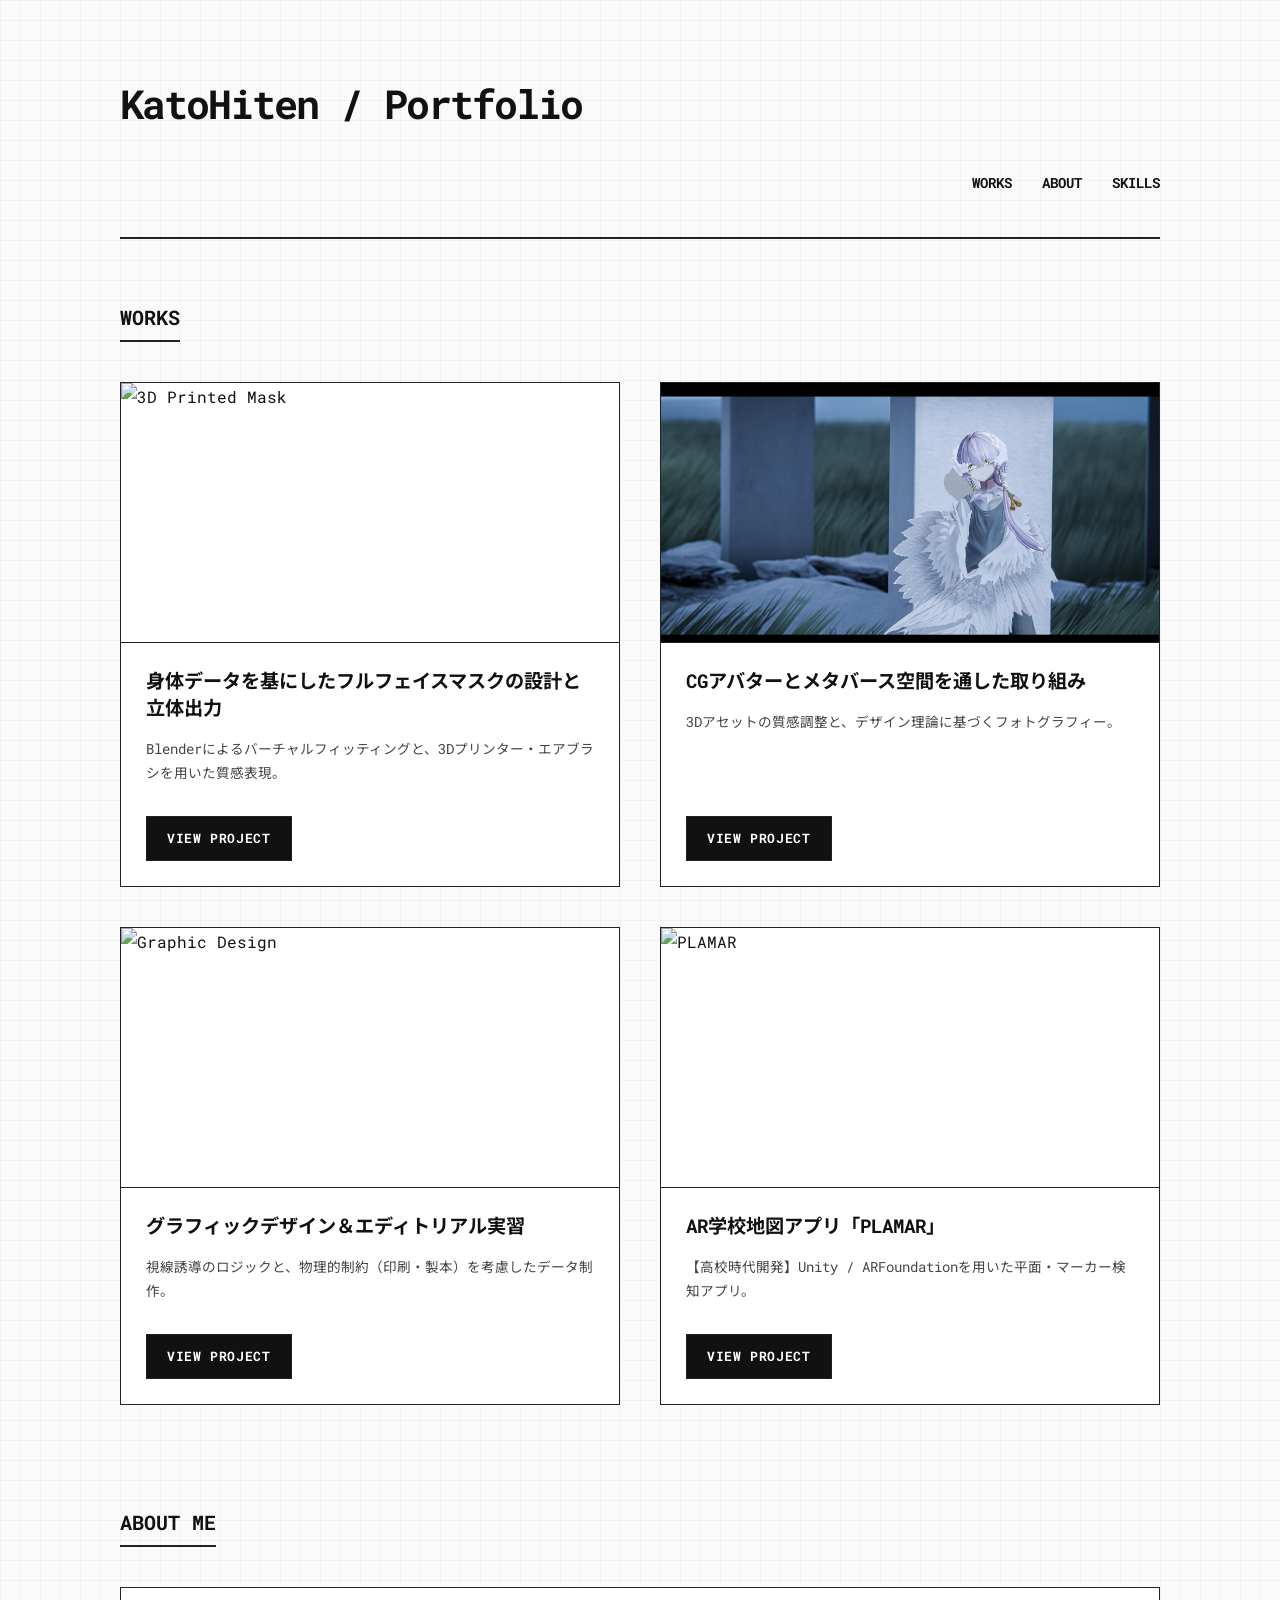
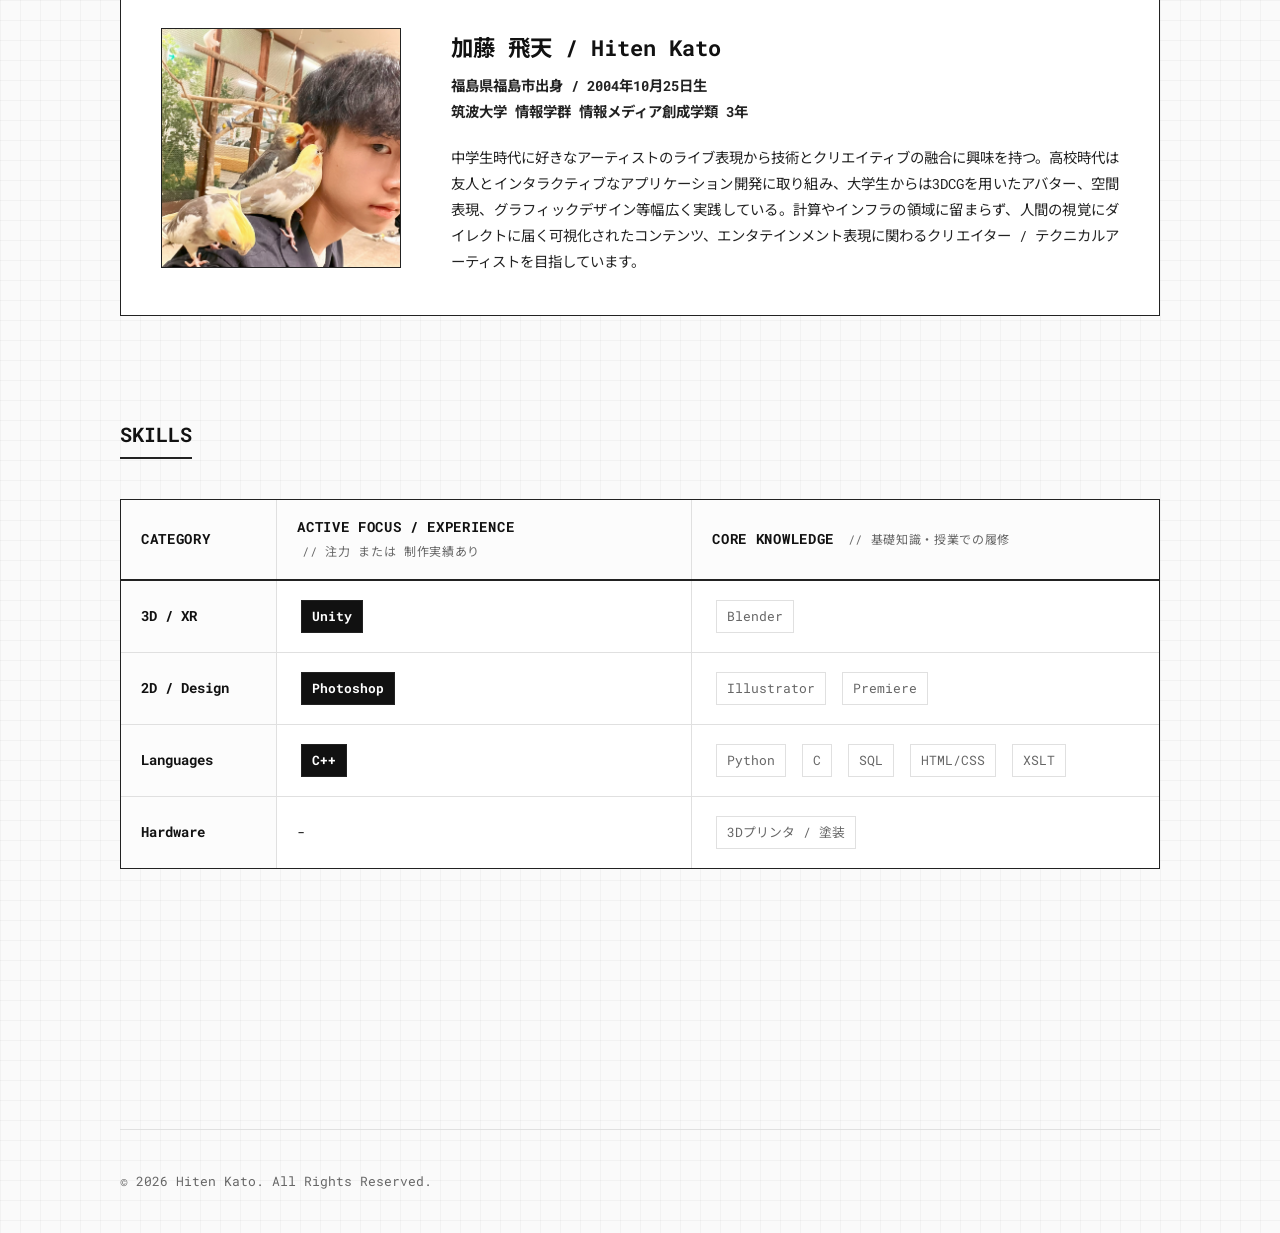
==== index.html @ c82255bb "Update index.html" ====
<!DOCTYPE html>
<html lang="ja">
<head>
    <meta charset="UTF-8">
    <meta name="viewport" content="width=device-width, initial-scale=1.0">
    <title>KatoHiten / Portfolio</title>
    
    <link rel="preconnect" href="https://fonts.googleapis.com">
    <link rel="preconnect" href="https://fonts.gstatic.com" crossorigin>
    <link href="https://fonts.googleapis.com/css2?family=Noto+Sans+JP:wght@400;700&family=Roboto+Mono:wght@400;700&display=swap" rel="stylesheet">
    
    <link rel="stylesheet" href="css/style.css">
</head>
<body>

    <header>
        <h1>KatoHiten / Portfolio</h1>
        <nav>
            <ul>
                <li><a href="#works">Works</a></li>
                <li><a href="#about">About</a></li>
                <li><a href="#skills">Skills</a></li>
            </ul>
        </nav>
    </header>

    <main>
        <section id="works">
            <h2>Works</h2>
            <div class="works-grid">
                
                <article class="work-card">
                    <img src="images/mask/main.jpg" alt="3D Printed Mask">
                    <div class="work-card-content">
                        <h3>身体データを基にしたフルフェイスマスクの設計と立体出力</h3>
                        <p>Blenderによるバーチャルフィッティングと、3Dプリンター・エアブラシを用いた質感表現。</p>
                        <a href="project-mask.html" class="btn">View Project</a>
                    </div>
                </article>

                <article class="work-card">
                    <img src="images/vrc/vrc-main.jpg" alt="Metaverse Presentation">
                    <div class="work-card-content">
                        <h3>CGアバターとメタバース空間を通した取り組み</h3>
                        <p>3Dアセットの質感調整と、デザイン理論に基づくフォトグラフィー。</p>
                        <a href="project-vrc.html" class="btn">View Project</a>
                    </div>
                </article>

                <article class="work-card">
                    <img src="images/design/design-main.jpg" alt="Graphic Design">
                    <div class="work-card-content">
                        <h3>グラフィックデザイン＆エディトリアル実習</h3>
                        <p>視線誘導のロジックと、物理的制約（印刷・製本）を考慮したデータ制作。</p>
                        <a href="project-design.html" class="btn">View Project</a>
                    </div>
                </article>

                <article class="work-card">
                    <img src="images/plamar/main.jpg" alt="PLAMAR">
                    <div class="work-card-content">
                        <h3>AR学校地図アプリ「PLAMAR」</h3>
                        <p>【高校時代開発】Unity / ARFoundationを用いた平面・マーカー検知アプリ。</p>
                        <a href="project-plamar.html" class="btn">View Project</a>
                    </div>
                </article>

            </div>
        </section>

        <section id="about">
            <h2>About Me</h2>
            <div class="about-flex-container">
                <div class="profile-thumb">
                    <img src="images/icon.jpg" alt="加藤 飛天">
                </div>
                <div class="profile-text">
                    <h3>加藤 飛天 / Hiten Kato</h3>
                    <p class="profile-sub">福島県福島市出身 / 2004年10月25日生<br>筑波大学 情報学群 情報メディア創成学類 3年</p>
                    <p>中学生時代に好きなアーティストのライブ表現から技術とクリエイティブの融合に興味を持つ。高校時代は友人とインタラクティブなアプリケーション開発に取り組み、大学生からは3DCGを用いたアバター、空間表現、グラフィックデザイン等幅広く実践している。計算やインフラの領域に留まらず、人間の視覚にダイレクトに届く可視化されたコンテンツ、エンタテインメント表現に関わるクリエイター / テクニカルアーティストを目指しています。</p>
                </div>
            </div>
        </section>

        <section id="skills">
            <h2>Skills</h2>
            <div class="skills-matrix-container">
                <table class="skills-table style-2col">
                    <thead>
                        <tr>
                            <th>Category</th>
                            <th>Active Focus / Experience <span class="table-sub">// 注力 または 制作実績あり</span></th>
                            <th>Core Knowledge <span class="table-sub">// 基礎知識・授業での履修</span></th>
                        </tr>
                    </thead>
                    <tbody>
                        <tr>
                            <td class="cat-title">3D / XR</td>
                            <td><span class="skill-tag focus">Unity</span></td>
                            <td><span class="skill-tag muted">Blender</span></td>
                        </tr>
                        <tr>
                            <td class="cat-title">2D / Design</td>
                            <td><span class="skill-tag focus">Photoshop</span></td>
                            <td><span class="skill-tag muted">Illustrator</span> <span class="skill-tag muted">Premiere</span></td>
                        </tr>
                        <tr>
                            <td class="cat-title">Languages</td>
                            <td><span class="skill-tag focus">C++</span></td>
                            <td><span class="skill-tag muted">Python</span> <span class="skill-tag muted">C</span> <span class="skill-tag muted">SQL</span> <span class="skill-tag muted">HTML/CSS</span> <span class="skill-tag muted">XSLT</span></td>
                        </tr>
                        <tr>
                            <td class="cat-title">Hardware</td>
                            <td>-</td>
                            <td><span class="skill-tag muted">3Dプリンタ / 塗装</span></td>
                        </tr>
                    </tbody>
                </table>
            </div>
        </section>
    </main>

    <footer>
        <p>&copy; 2026 Hiten Kato. All Rights Reserved.</p>
    </footer>

    <script src="js/main.js"></script>
</body>
</html>
---- css/style.css ----
@charset "UTF-8";

/* ==========================================================================
   1. デザインシステム・変数の定義（インダストリアル・ミニマリズム）
   ========================================================================== */
:root {
    --bg-color: #fafafa;
    --text-color: #111111;
    --text-muted: #666666;
    --accent-color: #000000;
    --border-color: #222222;
    --border-light: #e0e0e0;
    --max-width: 1040px;
    --grid-size: 20px;
}

* {
    box-sizing: border-box;
    margin: 0;
    padding: 0;
}

body {
    font-family: "Roboto Mono", "Noto Sans JP", sans-serif;
    line-height: 1.8;
    color: var(--text-color);
    background-color: var(--bg-color);
    background-image: 
        linear-gradient(to right, rgba(0, 0, 0, 0.03) 1px, transparent 1px),
        linear-gradient(to bottom, rgba(0, 0, 0, 0.03) 1px, transparent 1px);
    background-size: var(--grid-size) var(--grid-size);
    padding: 0 20px;
}

/* ==========================================================================
   2. レイアウト ＆ 構造（ヘッダー・ナビゲーション）
   ========================================================================== */
header {
    max-width: var(--max-width);
    margin: 0 auto;
    padding: 80px 0 40px 0;
    border-bottom: 2px solid var(--border-color);
}

header h1 {
    font-size: 2.5rem;
    font-weight: 700;
    letter-spacing: -0.05em;
    line-height: 1.2;
    margin-bottom: 15px;
}

nav {
    margin-top: 40px;
}

nav ul {
    list-style: none;
    display: flex;
    justify-content: flex-end;
    gap: 30px;
}

nav a {
    color: var(--text-color);
    text-decoration: none;
    font-size: 0.9rem;
    font-weight: 700;
    text-transform: uppercase;
    position: relative;
}

nav a::after {
    content: '';
    position: absolute;
    bottom: -4px;
    left: 0;
    width: 0;
    height: 2px;
    background-color: var(--text-color);
    transition: width 0.2s ease;
}

nav a:hover::after {
    width: 100%;
}

main {
    max-width: var(--max-width);
    margin: 0 auto;
    padding: 60px 0;
}

section {
    margin-bottom: 100px;
}

section h2 {
    font-size: 1.25rem;
    font-weight: 700;
    text-transform: uppercase;
    margin-bottom: 40px;
    display: inline-block;
    border-bottom: 2px solid var(--border-color);
    padding-bottom: 5px;
}

/* ==========================================================================
   3. コンポーネント（Works：ソリッド・データ構造）
   ========================================================================== */
.works-grid {
    display: grid;
    grid-template-columns: repeat(auto-fit, minmax(450px, 1fr));
    gap: 40px;
}

.work-card {
    display: flex;
    flex-direction: column;
    border: 1px solid var(--border-color);
    background-color: #ffffff;
    padding: 0;
    transition: background-color 0.2s ease;
}

.work-card:hover {
    background-color: #f0f0f0;
}

.work-card img {
    width: 100%;
    height: 260px;
    object-fit: cover;
    border-bottom: 1px solid var(--border-color);
}

.work-card-content {
    padding: 25px;
    display: flex;
    flex-direction: column;
    flex-grow: 1;
}

.work-card h3 {
    font-size: 1.2rem;
    font-weight: 700;
    margin-bottom: 15px;
    line-height: 1.4;
}

.work-card p {
    font-size: 0.85rem;
    color: #444444;
    margin-bottom: 30px;
    flex-grow: 1;
}

.btn {
    display: inline-block;
    align-self: flex-start;
    background-color: var(--text-color);
    color: #ffffff;
    text-decoration: none;
    padding: 10px 20px;
    font-size: 0.8rem;
    font-weight: 700;
    text-transform: uppercase;
    letter-spacing: 0.05em;
    transition: all 0.2s ease;
    border: 1px solid var(--border-color);
}

.btn:hover {
    background-color: #ffffff;
    color: var(--text-color);
}

/* ==========================================================================
   4. About ＆ Skills セクションの最適化
   ========================================================================== */
.profile-container {
    max-width: 700px;
    font-size: 1rem;
    line-height: 1.9;
}

.about-flex-container {
    display: flex;
    gap: 50px;
    align-items: flex-start;
    flex-wrap: wrap;
    background-color: #ffffff;
    border: 1px solid var(--border-color);
    padding: 40px;
}

.profile-thumb {
    flex: 0 0 240px;
    width: 240px;
    height: 240px;
    border: 1px solid var(--border-color);
    background-color: #e9ecef;
}

.profile-thumb img {
    width: 100%;
    height: 100%;
    object-fit: cover;
}

.profile-text {
    flex: 1;
    min-width: 300px;
}

.profile-text h3 {
    font-size: 1.4rem;
    font-weight: 700;
    margin-bottom: 5px;
}

.profile-sub {
    font-size: 0.85rem;
    color: var(--text-muted);
    margin-bottom: 20px;
    font-weight: 700;
}

.profile-text p {
    font-size: 0.9rem;
    line-height: 1.8;
    color: #222222;
    text-align: justify;
}

#skills ul {
    list-style: none;
    display: grid;
    grid-template-columns: repeat(auto-fit, minmax(220px, 1fr));
    gap: 20px;
}

#skills li {
    border: 1px solid var(--border-light);
    background-color: #ffffff;
    padding: 20px;
}

#skills li strong {
    display: block;
    font-size: 0.85rem;
    text-transform: uppercase;
    color: var(--text-muted);
    margin-bottom: 8px;
}

/* ==========================================================================
   5. 個別ページ（Project Detail）用のレイアウト調整
   ========================================================================== */
.nav-back {
    font-size: 0.85rem;
    margin-bottom: 30px;
}

.project-hero img {
    width: 100%;
    height: auto;
    max-height: 550px;
    object-fit: cover;
    border: 1px solid var(--border-color);
}

.project-hero img.img-contain {
    max-height: none;
    object-fit: contain;
}

.project-meta {
    margin: 40px 0;
    padding: 25px 0;
    border-top: 1px solid var(--border-color);
    border-bottom: 1px solid var(--border-color);
}

.meta-grid h4 {
    font-size: 0.75rem;
    color: var(--text-muted);
    margin-bottom: 5px;
}

.meta-grid p {
    font-size: 0.9rem;
}

.project-body h2 {
    font-size: 1.3rem;
    margin: 40px 0 20px 0;
    border-bottom: 1px solid var(--border-color);
    padding-bottom: 5px;
}

.project-body h3 {
    font-size: 1.05rem;
    margin: 25px 0 10px 0;
}

.project-body p {
    font-size: 0.9rem;
    color: #222222;
}

.project-images-sub {
    display: flex;
    gap: 20px;
    flex-wrap: wrap;
    margin: 30px 0;
}

.project-images-sub .img-container {
    flex: 1;
    min-width: 280px;
}

.project-images-sub img {
    width: 100%;
    height: auto;
    border: 1px solid var(--border-color);
}

.project-images-sub .caption {
    font-size: 0.8rem;
    color: #6c757d;
    margin-top: 5px;
}

footer {
    max-width: var(--max-width);
    margin: 100px auto 0 auto;
    text-align: left;
    padding: 40px 0;
    font-size: 0.8rem;
    color: var(--text-muted);
    border-top: 1px solid var(--border-light);
}

/* ==========================================================================
   6. インダストリアル・フェードイン（スクロールアニメーション）
   ========================================================================== */
.js-fade-in {
    opacity: 0;
    transform: translateY(40px);
    transition: opacity 1.0s cubic-bezier(0.25, 1, 0.5, 1), transform 1.0s cubic-bezier(0.25, 1, 0.5, 1);
    will-change: opacity, transform;
}

.js-fade-in.is-visible {
    opacity: 1;
    transform: translateY(0);
}

.works-grid .work-card:nth-child(1) { transition-delay: 0.0s; }
.works-grid .work-card:nth-child(2) { transition-delay: 0.2s; }
.works-grid .work-card:nth-child(3) { transition-delay: 0.4s; }
.works-grid .work-card:nth-child(4) { transition-delay: 0.6s; }

/* ==========================================================================
   7. レスポンシブ対応（モバイル最適化）
   ========================================================================== */
@media screen and (max-width: 768px) {
    body {
        padding: 0 15px;
    }

    header {
        padding: 40px 0 20px 0;
        width: 100%;
    }

    header h1 {
        font-size: 1.8rem;
        line-height: 1.1;
        margin-bottom: 20px;
    }

    nav ul {
        justify-content: flex-start;
        gap: 20px;
    }

    nav a {
        font-size: 0.8rem;
    }

    main {
        padding: 30px 0;
        width: 100%;
    }

    section {
        margin-bottom: 60px;
    }

    .works-grid {
        grid-template-columns: 1fr;
        gap: 25px;
    }

    .work-card img {
        height: 200px;
    }

    .work-card-content {
        padding: 20px;
    }

    .work-card h3 {
        font-size: 1.1rem;
    }

    .about-flex-container {
        flex-direction: column;
        gap: 30px;
        padding: 25px;
    }

    .profile-thumb {
        flex: 0 0 auto;
        width: 100%;
        height: auto;
        aspect-ratio: 1 / 1;
    }

    .profile-text {
        width: 100%;
    }

    #skills ul {
        grid-template-columns: repeat(auto-fit, minmax(140px, 1fr));
        gap: 15px;
    }

    #skills li {
        padding: 15px;
    }

    .project-hero img {
        max-height: 300px;
    }

    .project-images-sub {
        flex-direction: column;
        gap: 15px;
    }

    .project-images-sub .img-container {
        width: 100%;
    }
}
/* ==========================================================================
   12. 縦型画像（ポスター等）の巨大化防止・上限設定
   ========================================================================== */
/* 縦長画像が画面の大半を占拠するのを防ぐため、高さの上限を500pxに制限。
   width: auto と組み合わせることで、アスペクト比を崩さずにスマートに縮小表示。
*/
.project-body img.img-vertical {
    display: block;
    max-height: 540px;  /* 画面内に説明文と画像が同時に収まる最適な高さ */
    width: auto;        /* 横幅100%を解除し、比率に合わせて自動縮小 */
    margin: 0 0 10px 0; /* 左揃えのインダストリアルなレイアウトを維持 */
}

/* ==========================================================================
   13. 個別ページ用：テキスト・画像 左右分割（2カラム）レイアウト
   ========================================================================== */

/* PC環境ではFlexboxを使用し、テキストと縦長画像を美しく左右に整列。
   align-items: flex-start により、画像の高さにテキストが引っ張られるのを防止。
*/
.project-split-container {
    display: flex;
    gap: 40px; /* 2カラム間のソリッドな余白を確保 */
    align-items: flex-start;
    margin-top: 20px;
}

/* 左側テキスト：全体の60%の幅を割り当て、読みやすさを担保 */
.split-text {
    flex: 0 0 60%;
}

/* 右側画像：残りの領域を充当し、画像がはみ出さないようにマキシマムを指定 */
.split-image-container {
    flex: 1;
    min-width: 0; /* Flexbox内の画像縮小バグを防止するセーフティ */
}

/* 2カラム内の縦型画像スタイルを上書き最適化 */
.split-image-container img.img-vertical {
    width: 100%;       /* 親コンテナ（右側エリア）の幅にピタッと合わせる */
    max-height: 500px; /* PC画面で一目で全体が収まる高さに微調整 */
    object-fit: contain;
    margin: 0 0 10px 0;
}

/* モバイル環境（スマホ画面）でのフォールバック処理をメディアクエリで明示 */
@media screen and (max-width: 768px) {
    .project-split-container {
        flex-direction: column; /* スマホでは強制的に縦並び1カラムへ変更 */
        gap: 20px;
    }
    
    .split-text,
    .split-image-container {
        width: 100%; /* 横幅いっぱいに広げる */
    }
    
    .split-image-container img.img-vertical {
        max-height: 400px; /* スマホの画面高に合わせて上限をタイトに */
    }
}
/* ==========================================================================
   14. 作品①専用：横流しギャラリー（CSS Scroll Snap）＆ ADPミニ画像レイアウト
   ========================================================================== */

/* 02最後：横スクロール・ギャラリー
   overflow-x: auto と scroll-snap-type により、JavaScriptなしで滑らかな1枚止まりを実現
*/
.project-gallery-slider {
    display: flex;
    gap: 20px;
    overflow-x: auto;
    scroll-snap-type: x mandatory;
    padding-bottom: 10px;
    -webkit-overflow-scrolling: touch; /* iOSでのスクロールを滑らかにする対策 */
}

/* スライダー内の各要素：1画面に1.5枚〜2枚見えるように幅を制限 */
.slider-item {
    flex: 0 0 60%; /* PC画面で程よく次の画像が見える絶妙なサイズ（60%） */
    scroll-snap-align: start; /* スクロールが止まる位置を画像の左端に固定 */
    min-width: 300px;
}

.slider-item img {
    width: 100%;
    height: 360px;
    object-fit: cover;
    border: 1px solid var(--border-color);
}

/* 03：ADP演習用の小さめ2連画像
   max-width を抑え、テキストの邪魔をしないサイズ感に制限
*/
.project-adp-thumbs {
    display: flex;
    gap: 20px;
    margin-top: 25px;
    max-width: 700px; /* テキストの幅（700px）に揃えて締まりを出す */
}

.project-adp-thumbs .thumb-container {
    flex: 1;
}

.project-adp-thumbs img {
    width: 100%;
    height: 180px; /* 高さを抑えて「小さめの画像」を維持 */
    object-fit: cover;
    border: 1px solid var(--border-color);
}

/* モバイル環境での最適化：スライダーの幅を広げ、2連画像を縦並びに */
@media screen and (max-width: 768px) {
    .slider-item {
        flex: 0 0 85%; /* スマホでは1枚が大きく見えるように調整 */
    }
    
    .slider-item img {
        height: 240px;
    }
    
    .project-adp-thumbs {
        flex-direction: column;
        gap: 15px;
    }
    
    .project-adp-thumbs img {
        height: 160px;
    }
}
/* ==========================================================================
   15. スライダー内画像のスタイル競合バグ修正（最優先適用）
   ========================================================================== */
/* セクション5の全般画像設定（width: 100%; height: auto;）がスライダー内に
   干渉するのを防ぐため、詳細度を上げて明示的に上書き再定義。
*/
.project-gallery-slider .slider-item img {
    width: 100% !important;  /* 親要素である .slider-item の幅（60%）に完全に固定 */
    height: 360px !important; /* 高さを360pxに固定して、縦への巨大化を防止 */
    object-fit: cover;
}

/* スマホ環境下での高さの上書き設定 */
@media screen and (max-width: 768px) {
    .project-gallery-slider .slider-item img {
        height: 240px !important; /* スマホでは高さを240pxに縮小 */
    }
}
/* ==========================================================================
   16. 作品①専用：ADPセクションの画像比率最適化 ＆ 透過PNG表示バグ修正（再調整版）
   ========================================================================== */

/* 1079*497のワイド検証画面と、縦型完成写真をバランスよく見せるための比率定義 */
.adp-section .flex-60 {
    flex: 0 0 62%; /* ワイドな画像をしっかり魅せるために少し幅を広げる */
}

.adp-section .flex-40 {
    flex: 0 0 34%; /* 右側の写真を適切な幅に収めて全体のバランスを維持 */
}

/* 左側：Unity合成画面（1079*497比率、枠線なし透過仕様） */
.adp-section img.img-adp-wide {
    width: 100%;
    height: auto;
    aspect-ratio: 1079 / 497; /* 1079*497の比率を完全に固定して歪みを防止 */
    object-fit: contain;
    background: transparent;  /* 背景を完全に透過 */
    border: none !important;  /* 枠線を完全に消去し、透過オブジェクトを背景に馴染ませる */
    margin-bottom: 10px;
}

/* 右側：完成写真の縦長スタイル調整（こちらは境界をはっきりさせるため枠線を維持） */
.adp-section img.img-adp-vertical {
    width: 100%;
    height: auto;
    max-height: 340px;        /* 左側のワイド画像の高さと揃うように上限を再調整 */
    object-fit: cover;
    border: 1px solid var(--border-color);
    margin-bottom: 10px;
}

/* スマホ環境では、窮屈にならないよう1カラム（縦並び）へ自動フォールバック */
@media screen and (max-width: 768px) {
    .adp-section .flex-60,
    .adp-section .flex-40 {
        width: 100%;
        flex: none;
    }
    
    .adp-section img.img-adp-wide,
    .adp-section img.img-adp-vertical {
        max-height: none;
        height: auto;
    }
}
/* ==========================================================================
   17. スキルセクション：インダストリアル・データシート（テーブルレイアウト）
   ========================================================================== */
.skills-matrix-container {
    width: 100%;
    overflow-x: auto; /* スマホでは表が横スクロールして崩れないように保護 */
    border: 1px solid var(--border-color);
    background-color: #ffffff;
}

.skills-table {
    width: 100%;
    border-collapse: collapse;
    text-align: left;
    font-size: 0.85rem;
}

.skills-table th, 
.skills-table td {
    padding: 15px 20px;
    border-bottom: 1px solid var(--border-light);
    border-right: 1px solid var(--border-light);
}

.skills-table th:last-child, 
.skills-table td:last-child {
    border-right: none;
}

.skills-table tr:last-child td {
    border-bottom: none;
}

/* ヘッダー行：濃い境界線で引き締める */
.skills-table th {
    background-color: #fcfcfc;
    font-weight: 700;
    text-transform: uppercase;
    border-bottom: 2px solid var(--border-color);
    letter-spacing: 0.05em;
}

.table-sub {
    font-size: 0.75rem;
    color: var(--text-muted);
    text-transform: none;
    font-weight: 400;
    display: inline-block;
    margin-left: 5px;
}

/* カテゴリ列の固定幅と強調 */
.cat-title {
    font-weight: 700;
    background-color: #fcfcfc;
    width: 180px;
    color: var(--text-color);
}

/* スキルバッジのソリッドデザイン */
.skill-tag {
    display: inline-block;
    padding: 4px 10px;
    margin: 4px;
    border: 1px solid var(--border-color);
    background-color: #ffffff;
    font-weight: 700;
    font-size: 0.8rem;
}

/* 現在注力している最重要スキルを反転カラーで強調 */
.skill-tag.focus {
    background-color: var(--text-color);
    color: #ffffff;
}

/* 基礎知識レベルは線を細くして情報の優先度を整理 */
.skill-tag.muted {
    border-color: var(--border-light);
    color: var(--text-muted);
    font-weight: 400;
}

/* モバイル環境でのテーブル表示の最適化 */
@media screen and (max-width: 768px) {
    .skills-table th, 
    .skills-table td {
        padding: 10px 12px;
        font-size: 0.8rem;
    }
    .cat-title {
        width: 110px;
    }
}
/* ==========================================================================
   18. スキルセクション：2カラム構造への最適化
   ========================================================================== */
/* 2カラム化に伴い、各列の幅の比率を再定義して締まりのあるレイアウトを維持 */
.skills-table.style-2col th:nth-child(2),
.skills-table.style-2col td:nth-child(2) {
    width: 40%; /* 注力スキルのエリア */
}

.skills-table.style-2col th:nth-child(3),
.skills-table.style-2col td:nth-child(3) {
    width: 45%; /* 基礎知識のエリア */
}
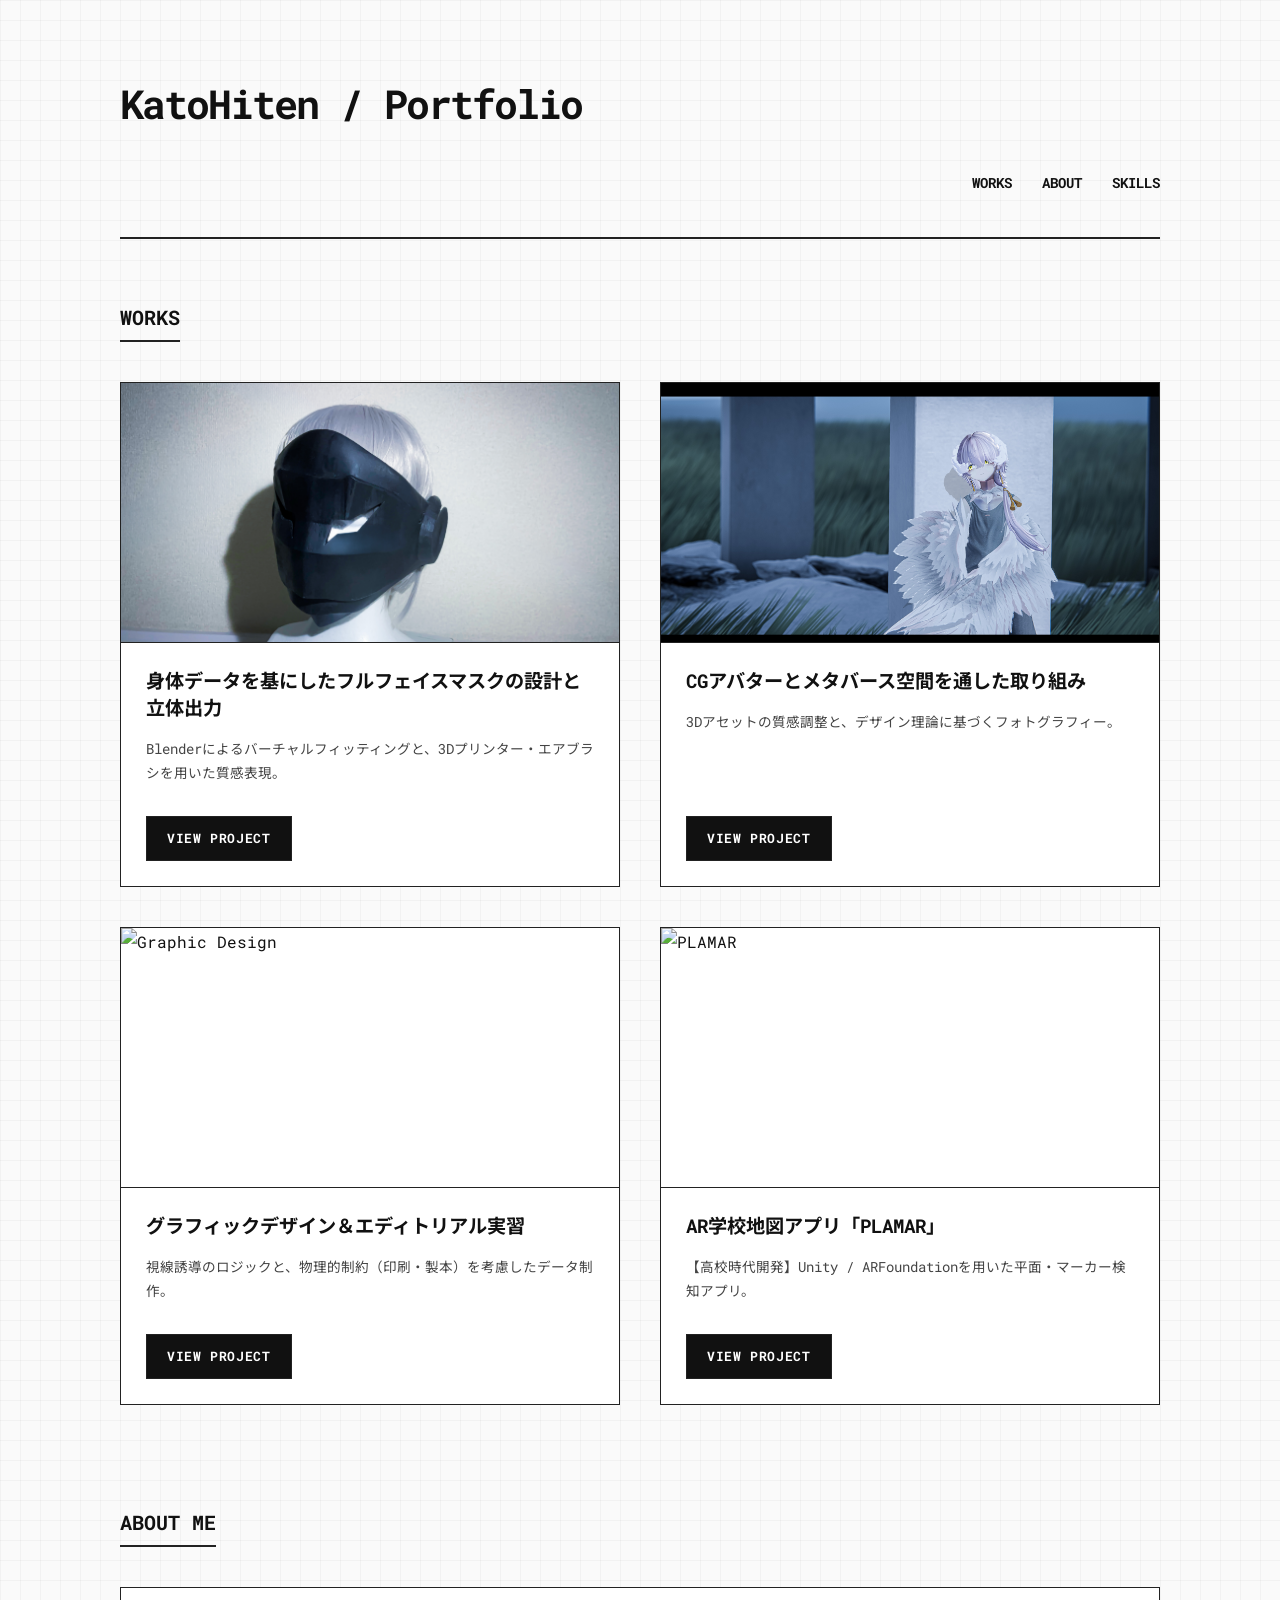
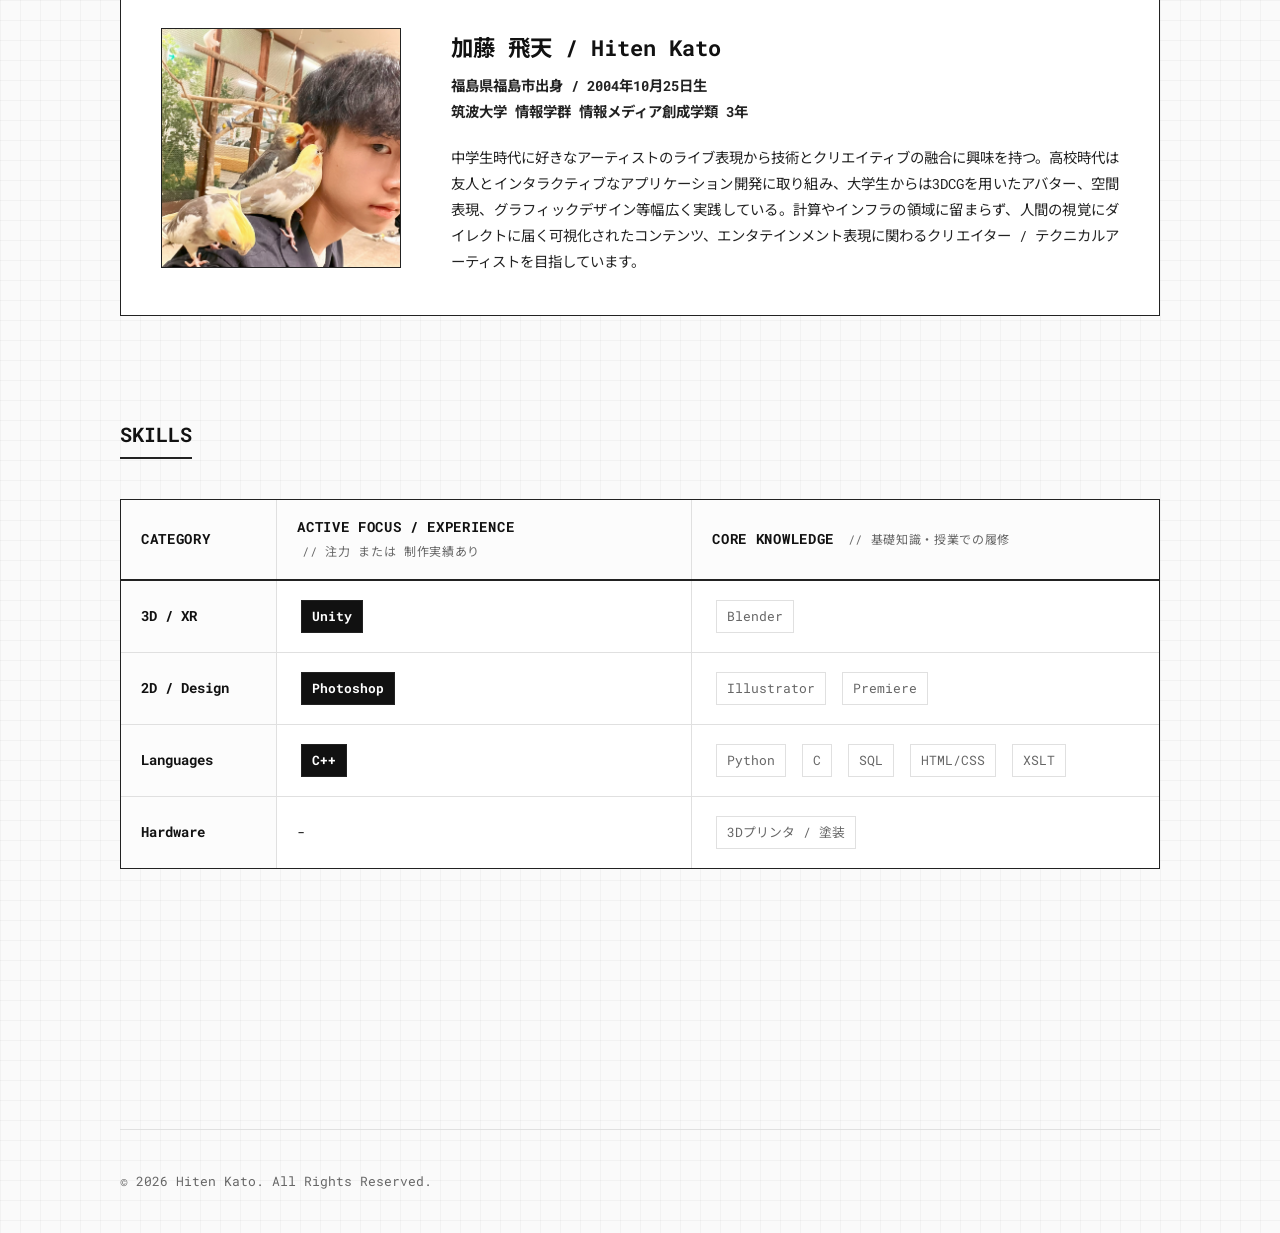
==== commit a6b86fd2: "Update index.html" ====
--- a/index.html
+++ b/index.html
@@ -30,7 +30,7 @@
             <div class="works-grid">
                 
                 <article class="work-card">
-                    <img src="images/mask/main.jpg" alt="3D Printed Mask">
+                    <img src="images/mask/mask-main.jpg" alt="3D Printed Mask">
                     <div class="work-card-content">
                         <h3>身体データを基にしたフルフェイスマスクの設計と立体出力</h3>
                         <p>Blenderによるバーチャルフィッティングと、3Dプリンター・エアブラシを用いた質感表現。</p>
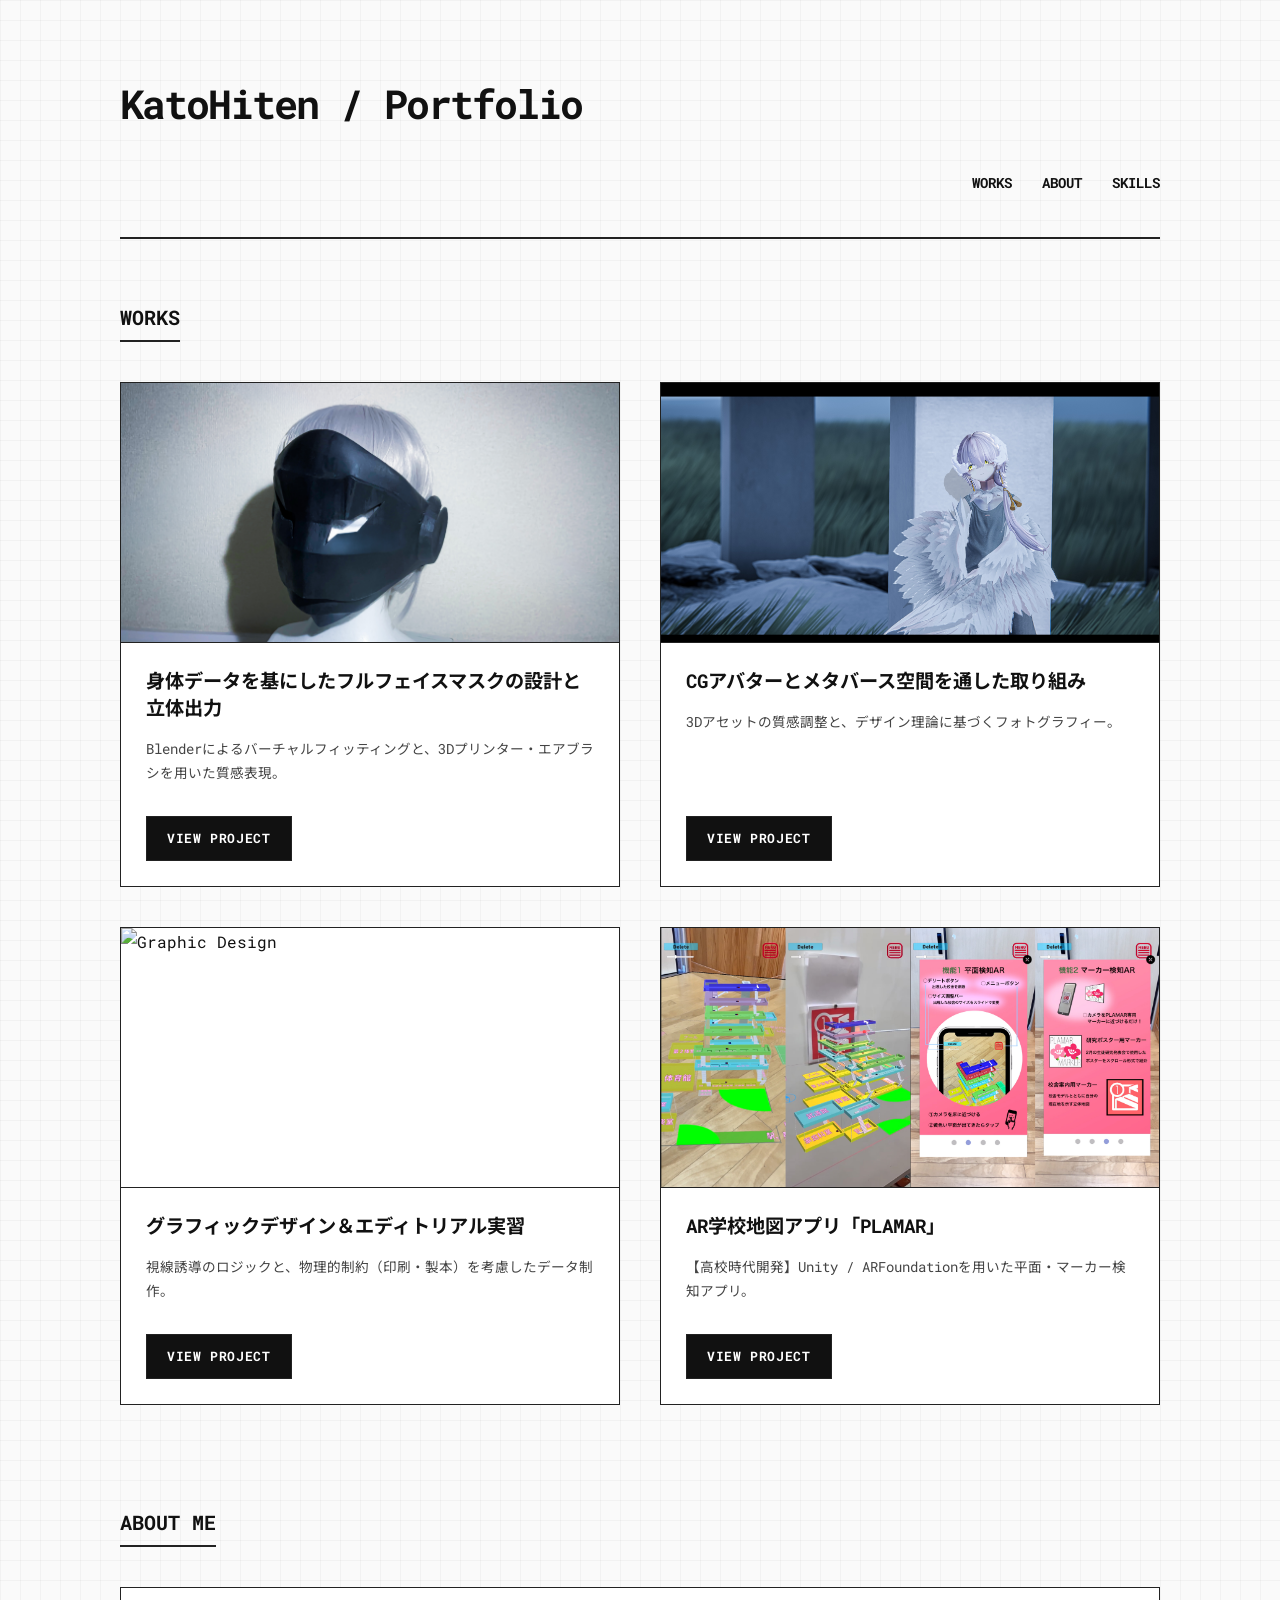
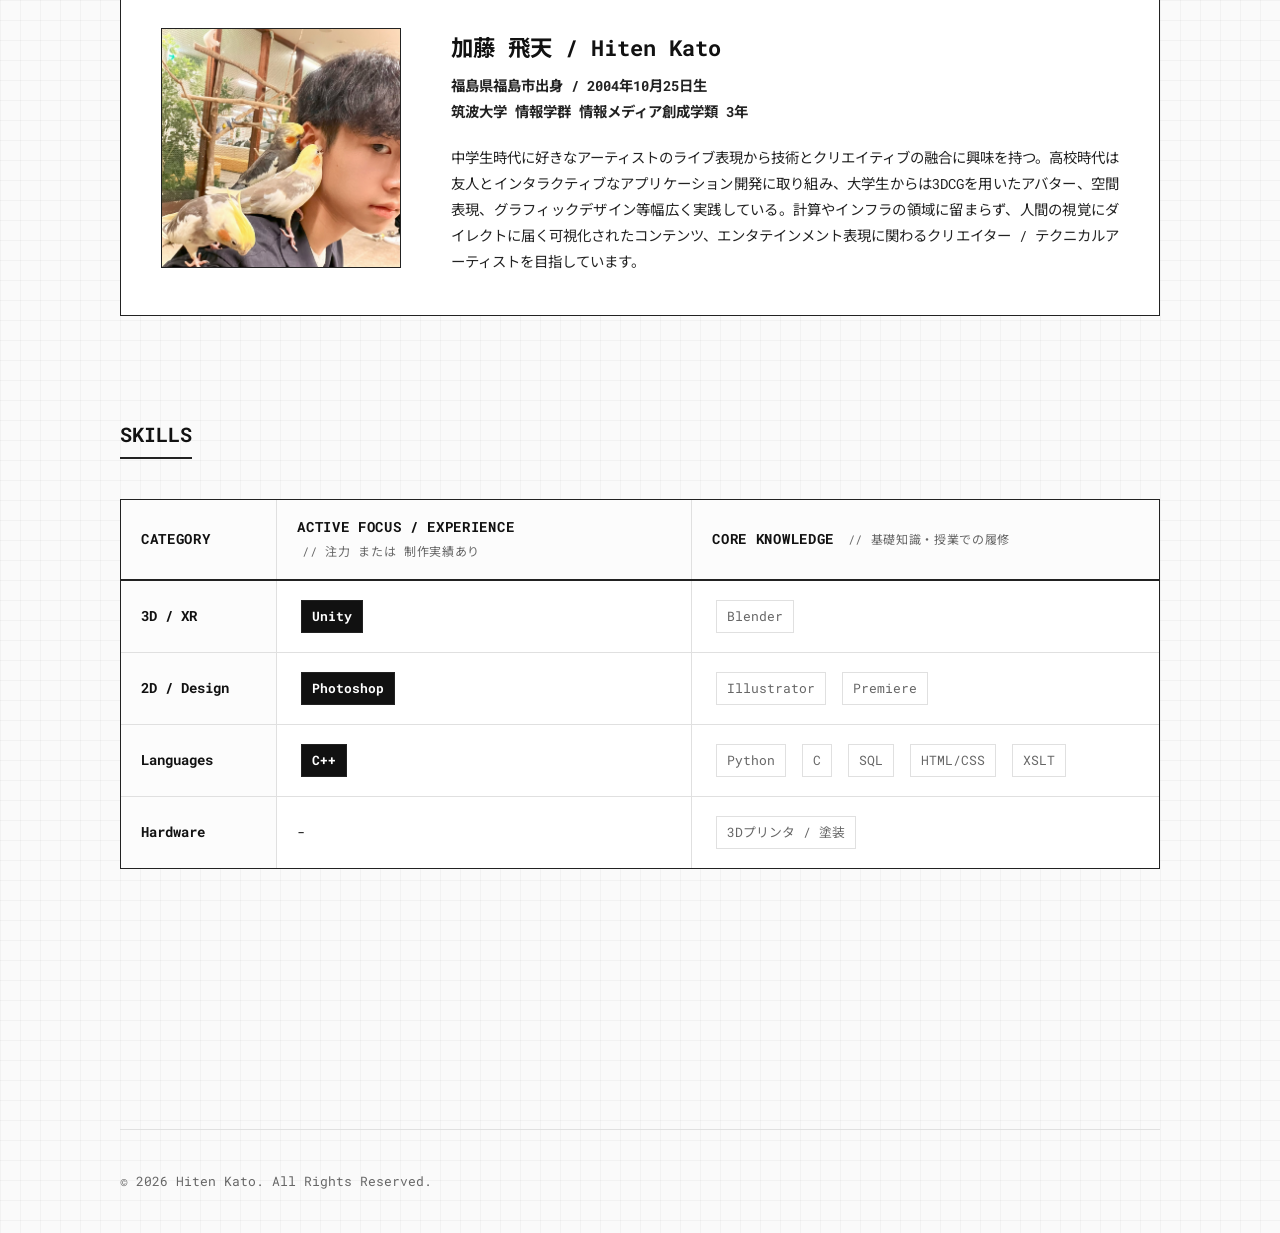
==== commit 4cc501f1: "Update index.html" ====
--- a/index.html
+++ b/index.html
@@ -57,7 +57,7 @@
                 </article>
 
                 <article class="work-card">
-                    <img src="images/plamar/main.jpg" alt="PLAMAR">
+                    <img src="images/plamar/plamar-main.jpg" alt="PLAMAR">
                     <div class="work-card-content">
                         <h3>AR学校地図アプリ「PLAMAR」</h3>
                         <p>【高校時代開発】Unity / ARFoundationを用いた平面・マーカー検知アプリ。</p>
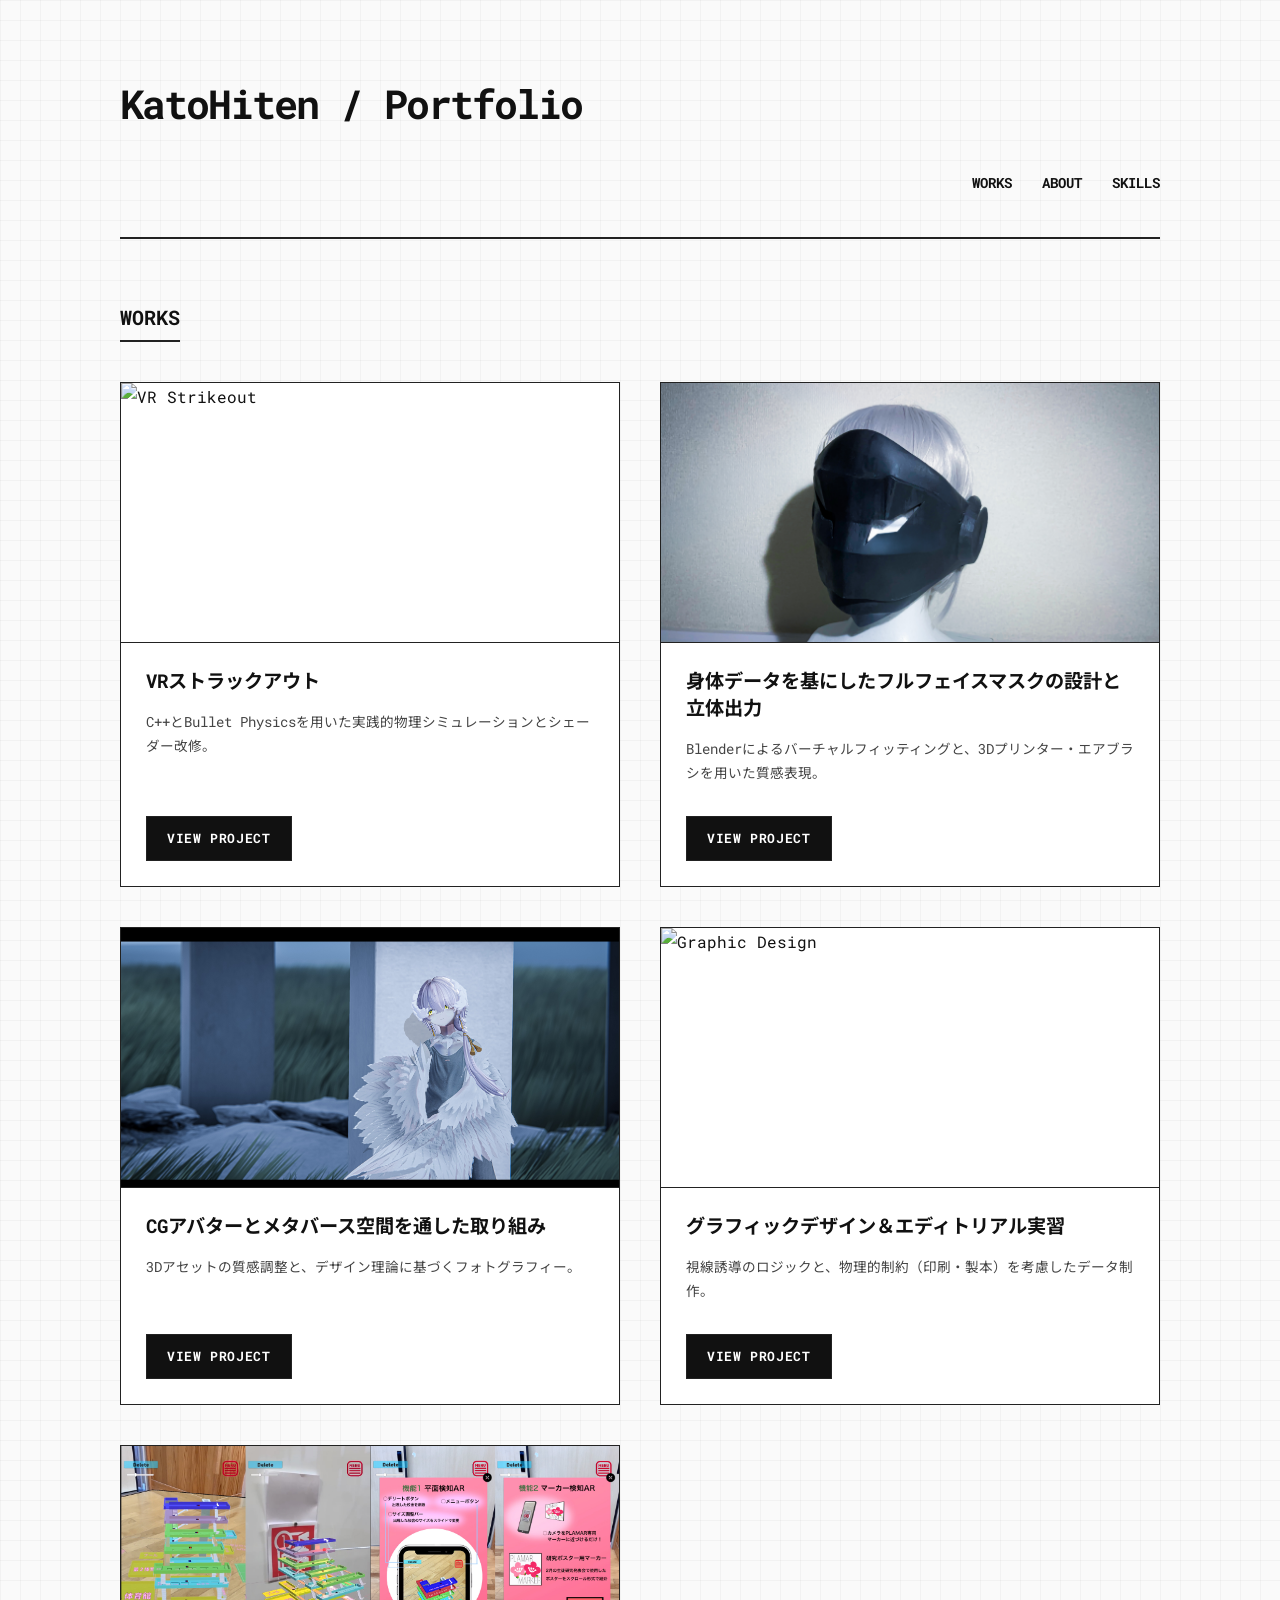
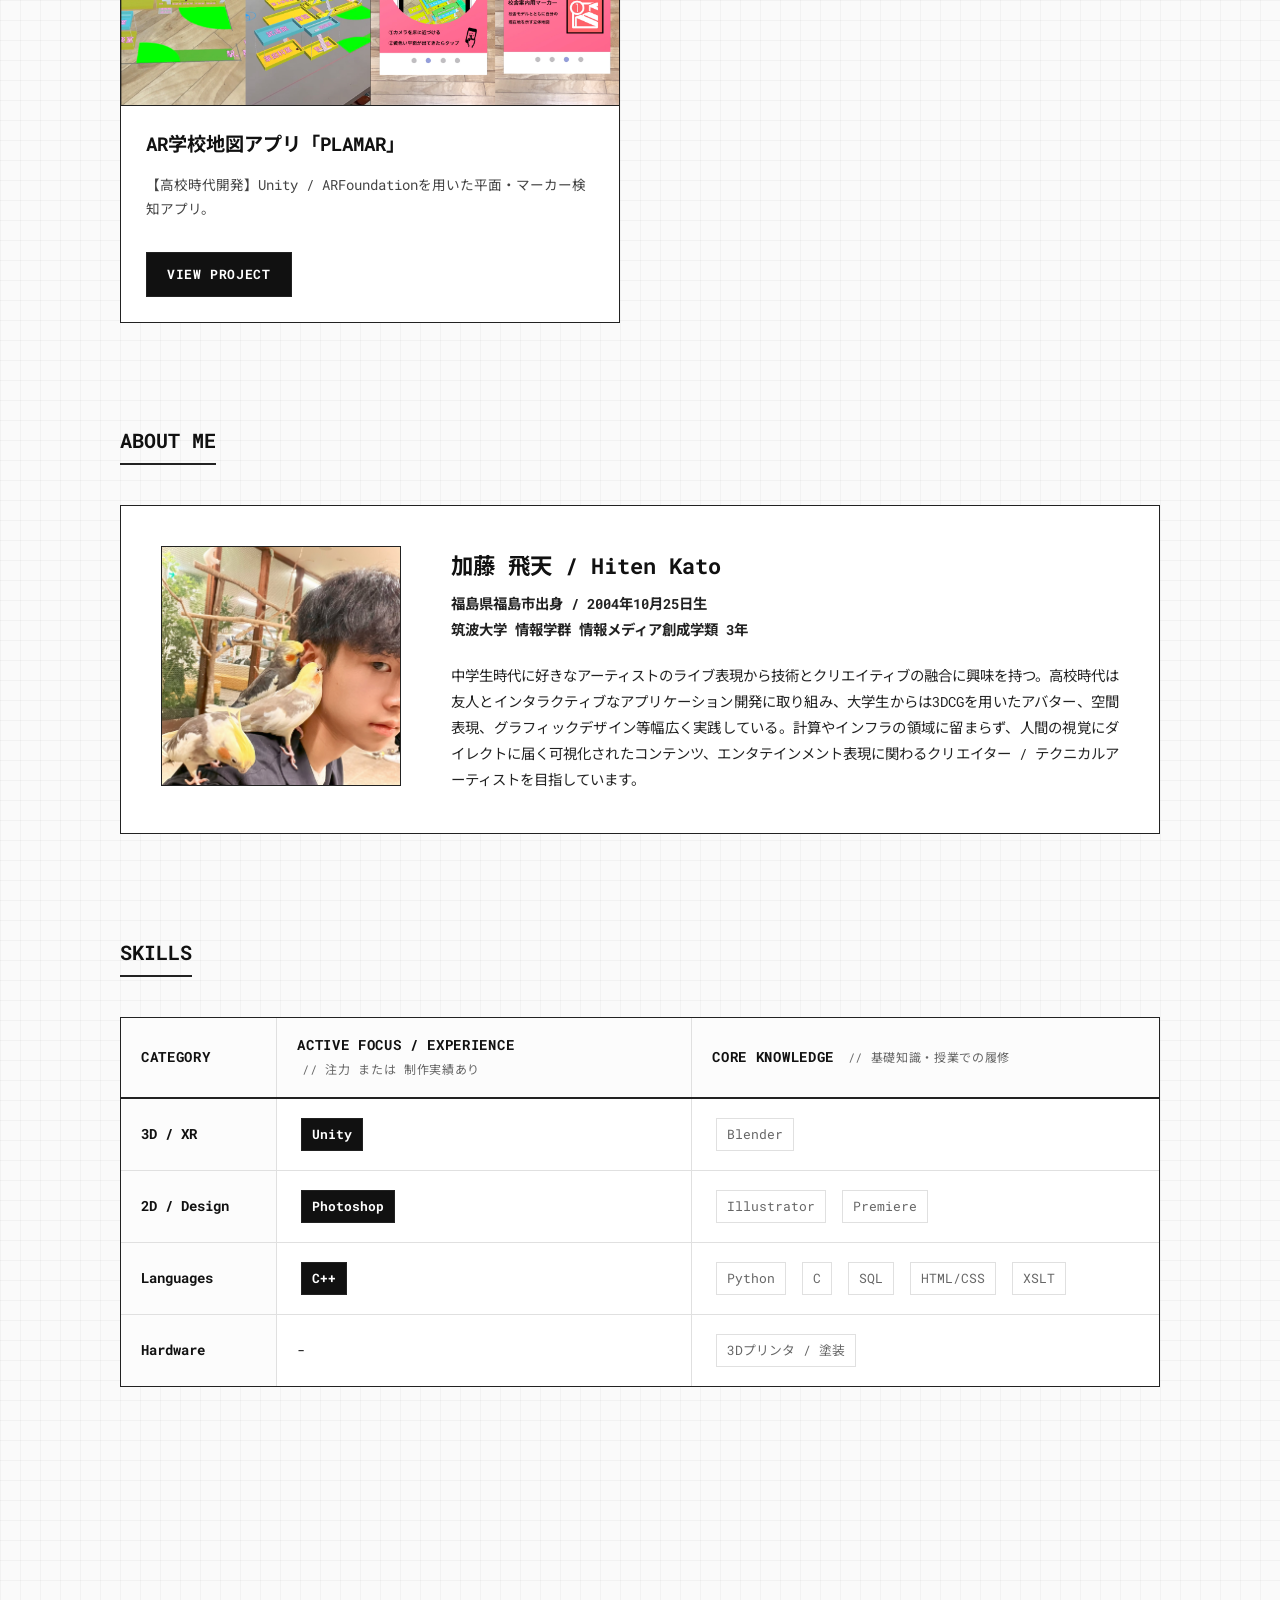
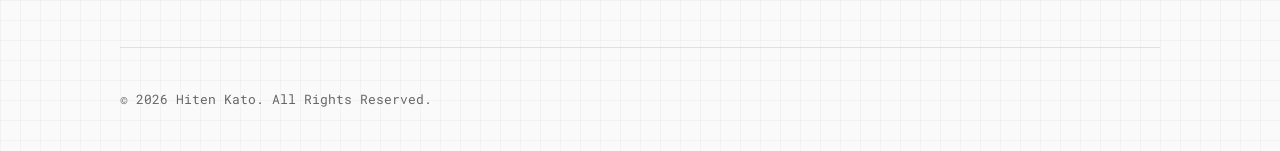
==== commit b37631cf: "Add VR Strikeout project card to works section" ====
--- a/index.html
+++ b/index.html
@@ -28,6 +28,15 @@
         <section id="works">
             <h2>Works</h2>
             <div class="works-grid">
+
+                <article class="work-card">
+                    <img src="images/vr/vr-main.jpg" alt="VR Strikeout">
+                    <div class="work-card-content">
+                        <h3>VRストラックアウト</h3>
+                        <p>C++とBullet Physicsを用いた実践的物理シミュレーションとシェーダー改修。</p>
+                        <a href="project-vr.html" class="btn">View Project</a>
+                    </div>
+                </article>
                 
                 <article class="work-card">
                     <img src="images/mask/mask-main.jpg" alt="3D Printed Mask">
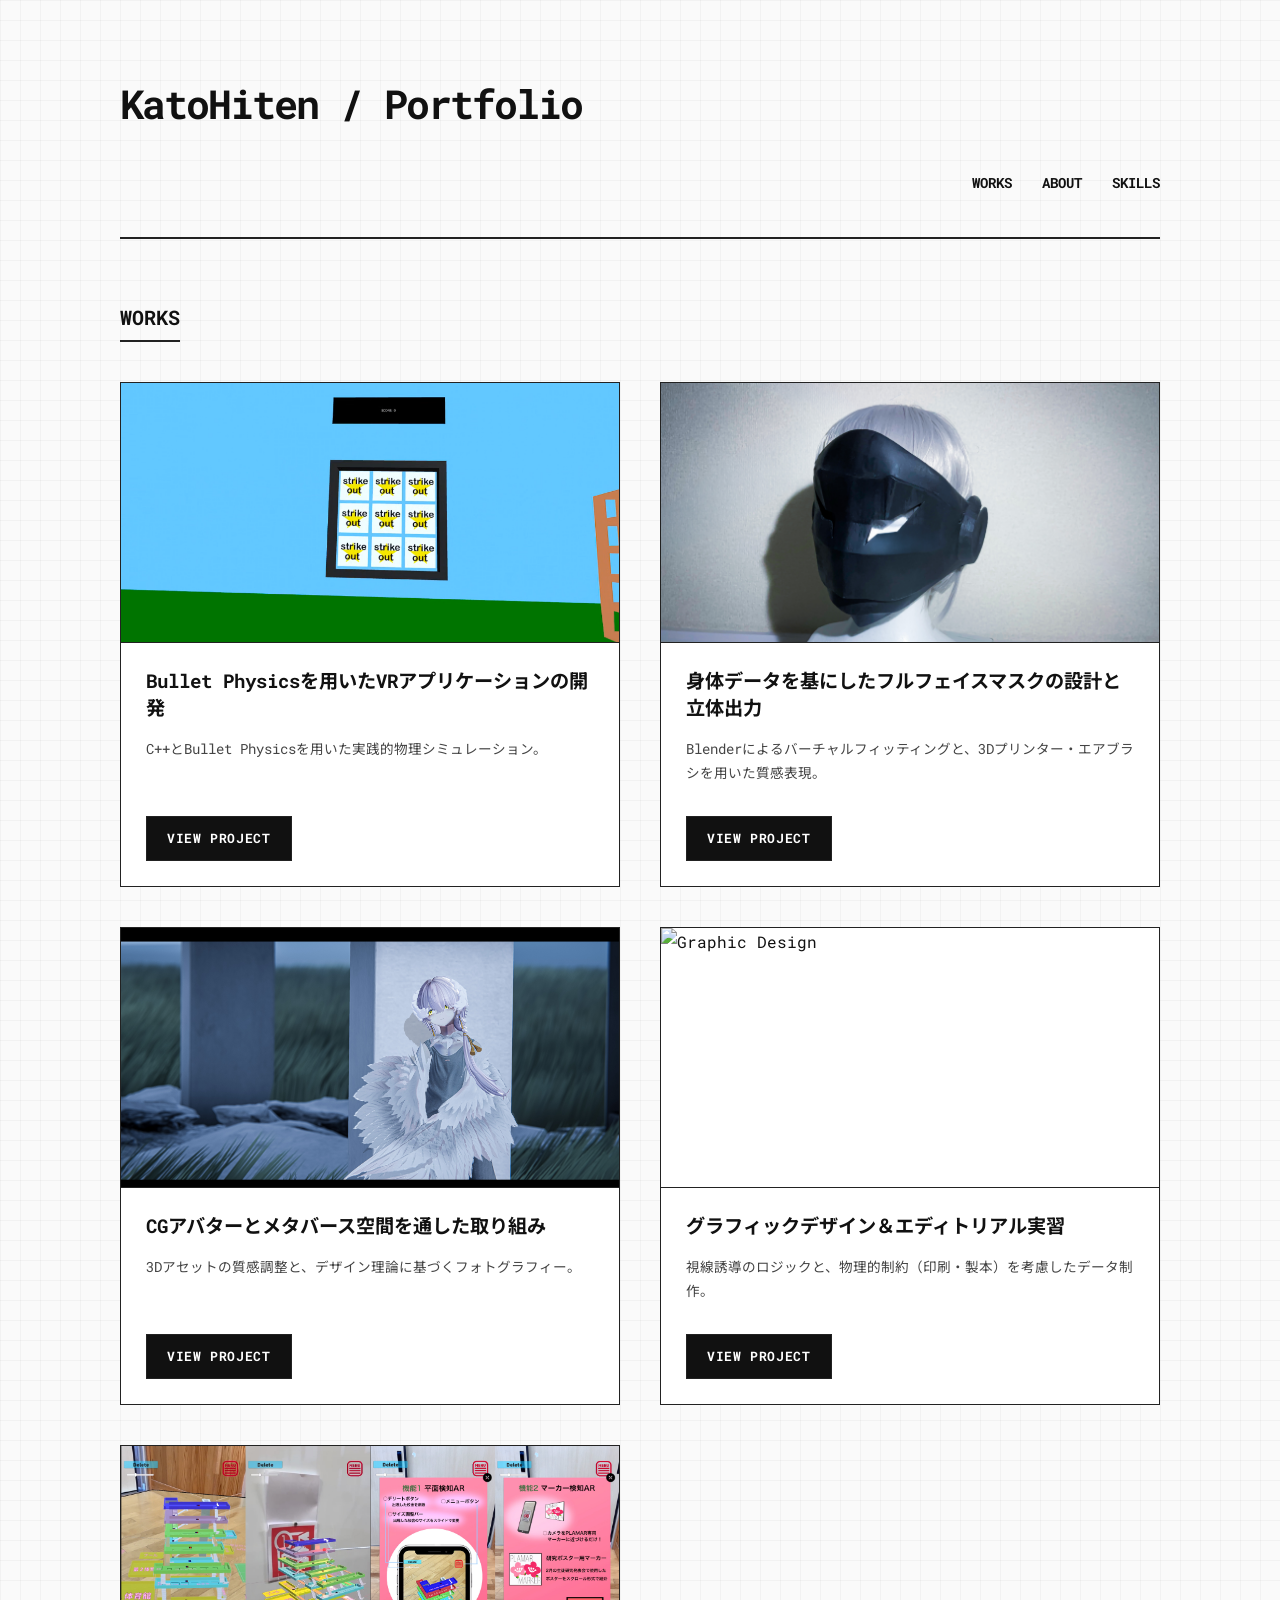
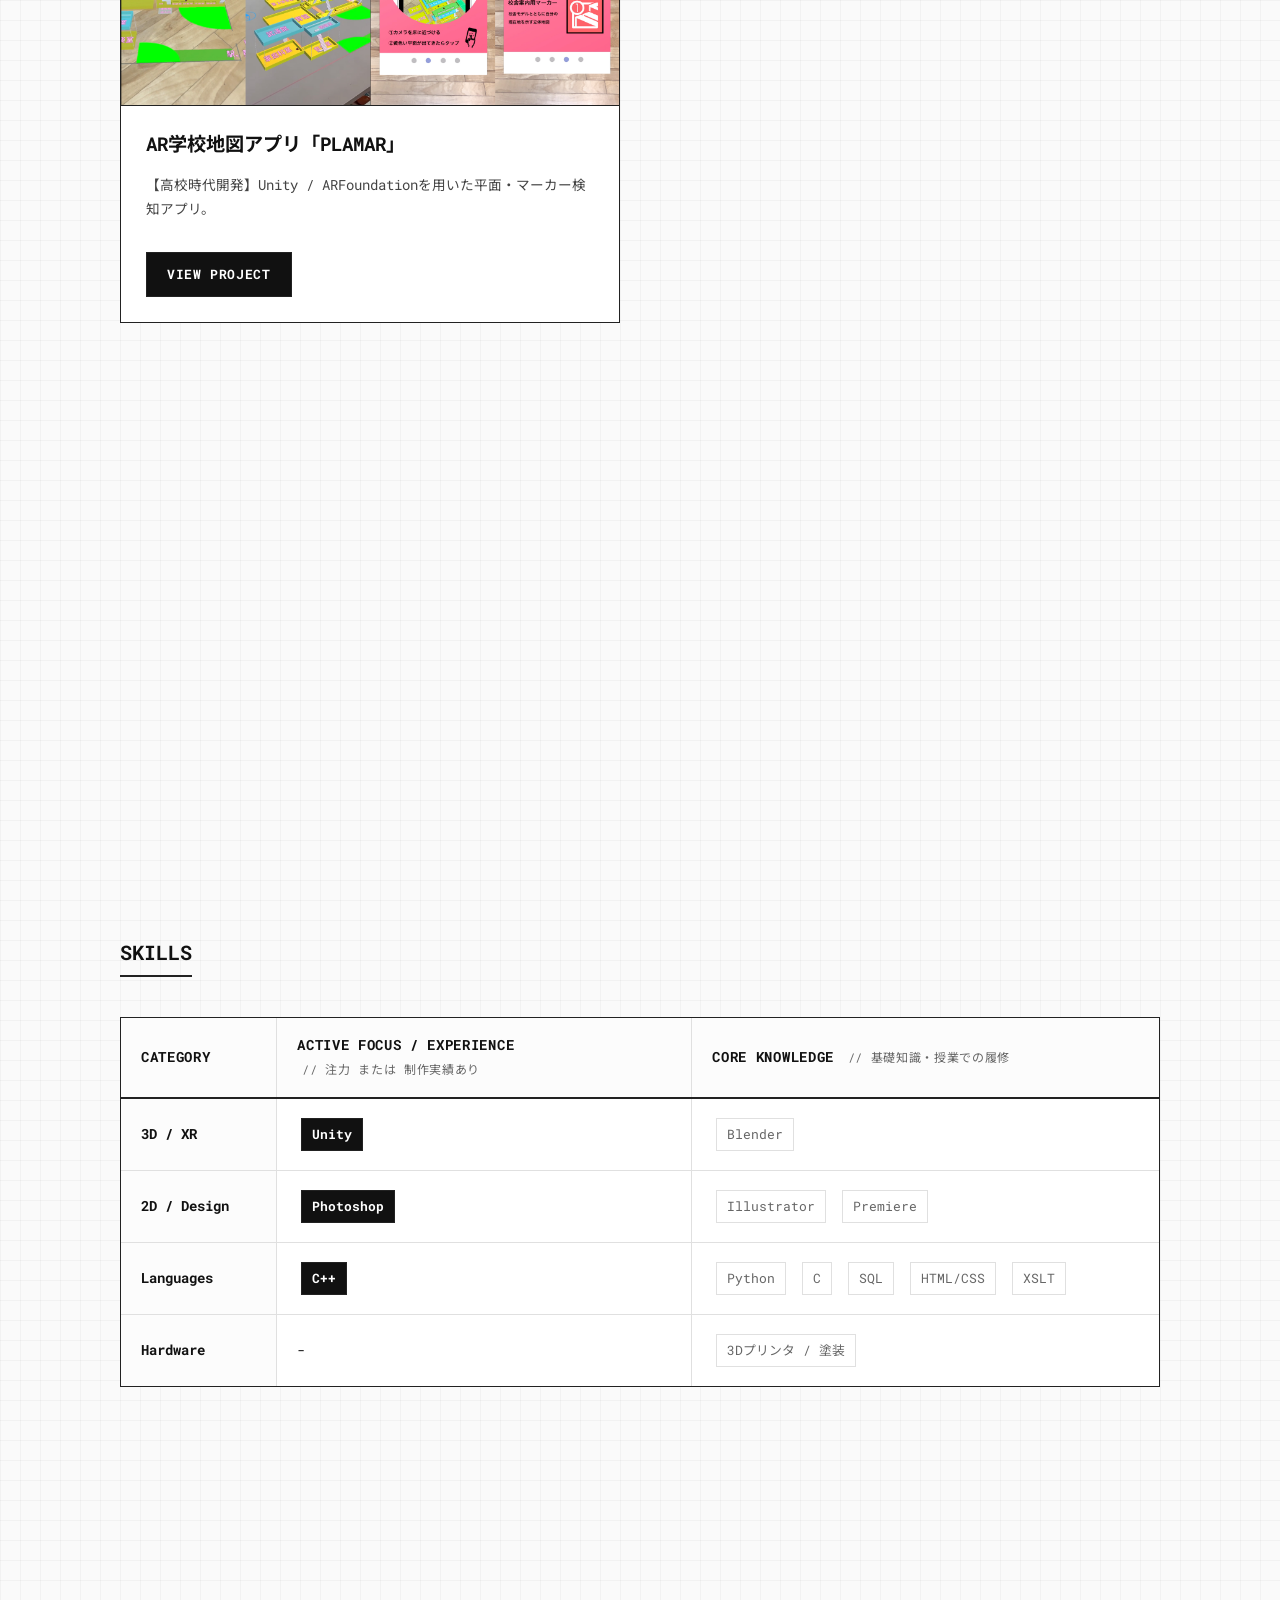
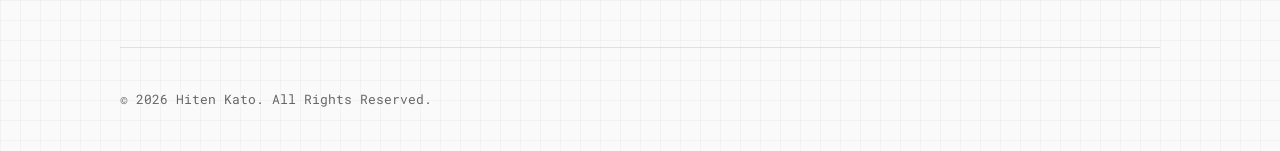
==== commit 83bec50d: "Update index.html" ====
--- a/index.html
+++ b/index.html
@@ -32,8 +32,8 @@
                 <article class="work-card">
                     <img src="images/vr/vr-main.jpg" alt="VR Strikeout">
                     <div class="work-card-content">
-                        <h3>VRストラックアウト</h3>
-                        <p>C++とBullet Physicsを用いた実践的物理シミュレーションとシェーダー改修。</p>
+                        <h3>Bullet Physicsを用いたVRアプリケーションの開発</h3>
+                        <p>C++とBullet Physicsを用いた実践的物理シミュレーション。</p>
                         <a href="project-vr.html" class="btn">View Project</a>
                     </div>
                 </article>
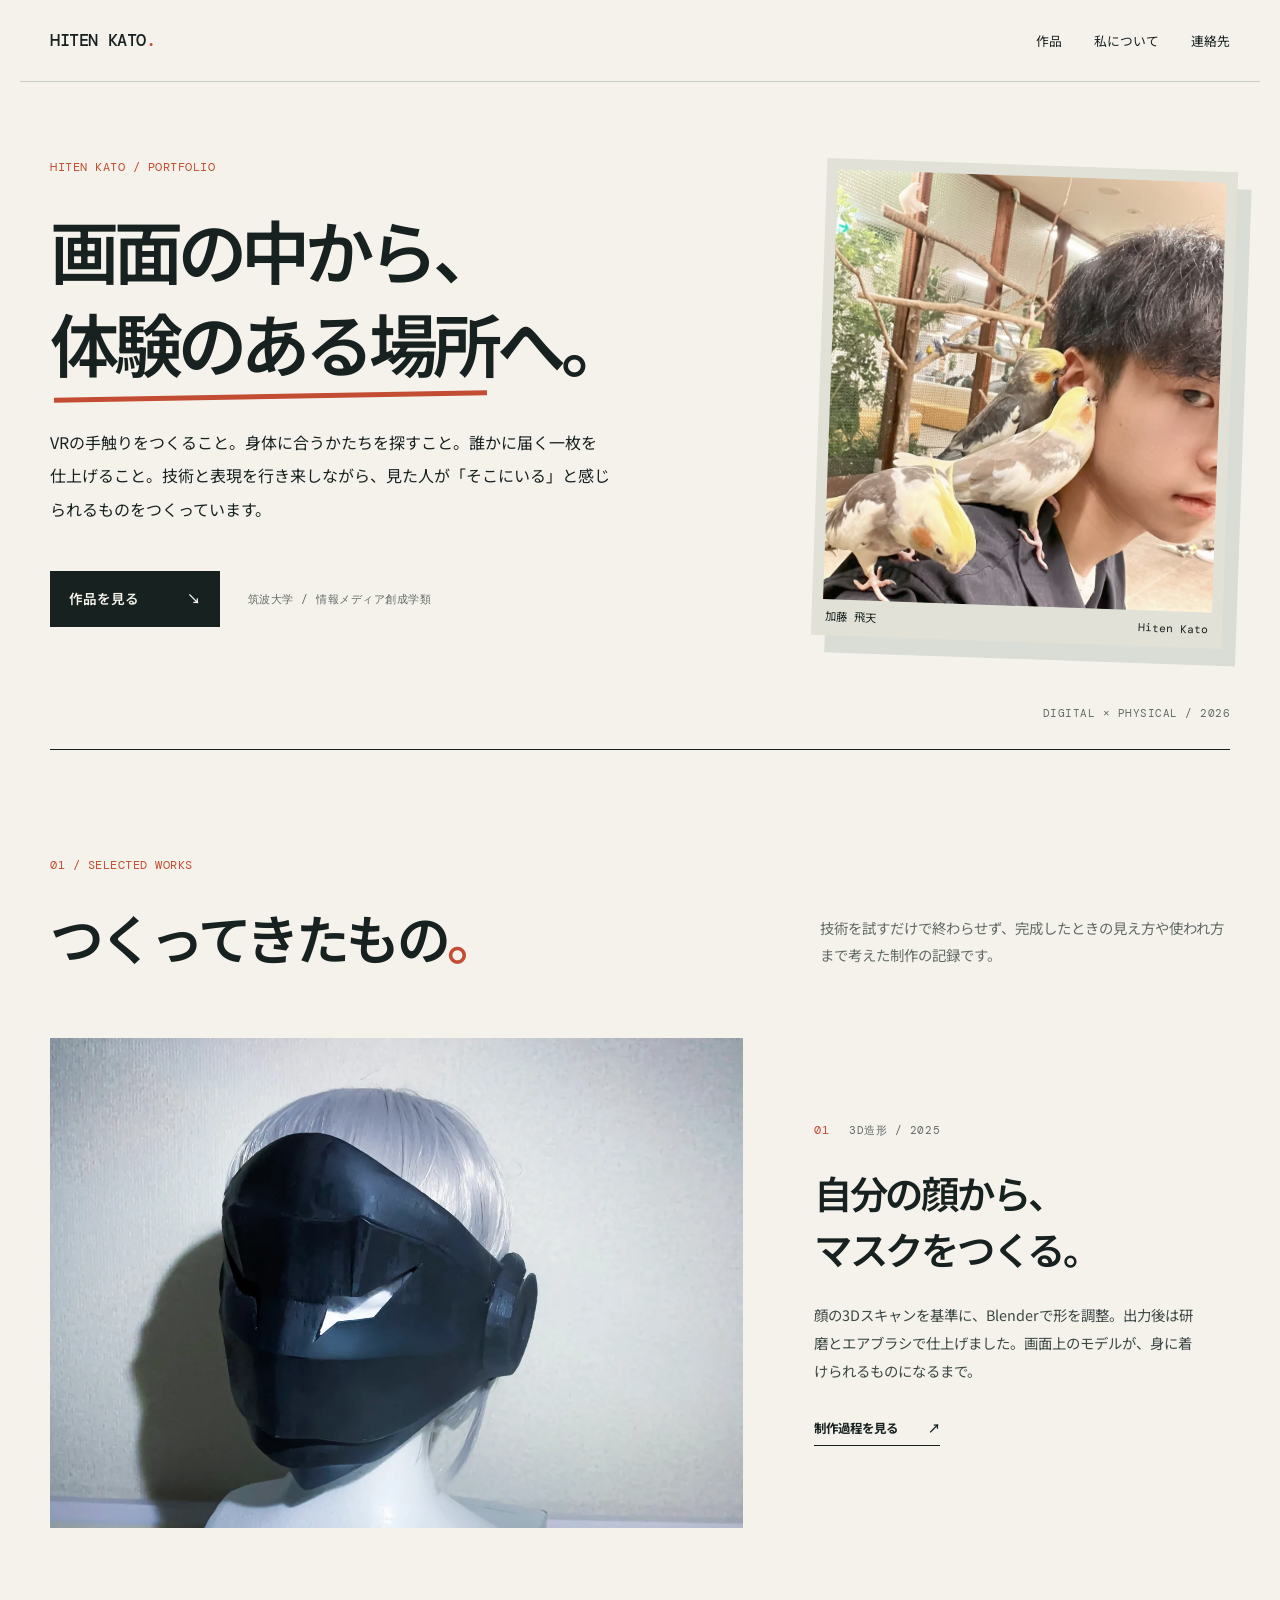
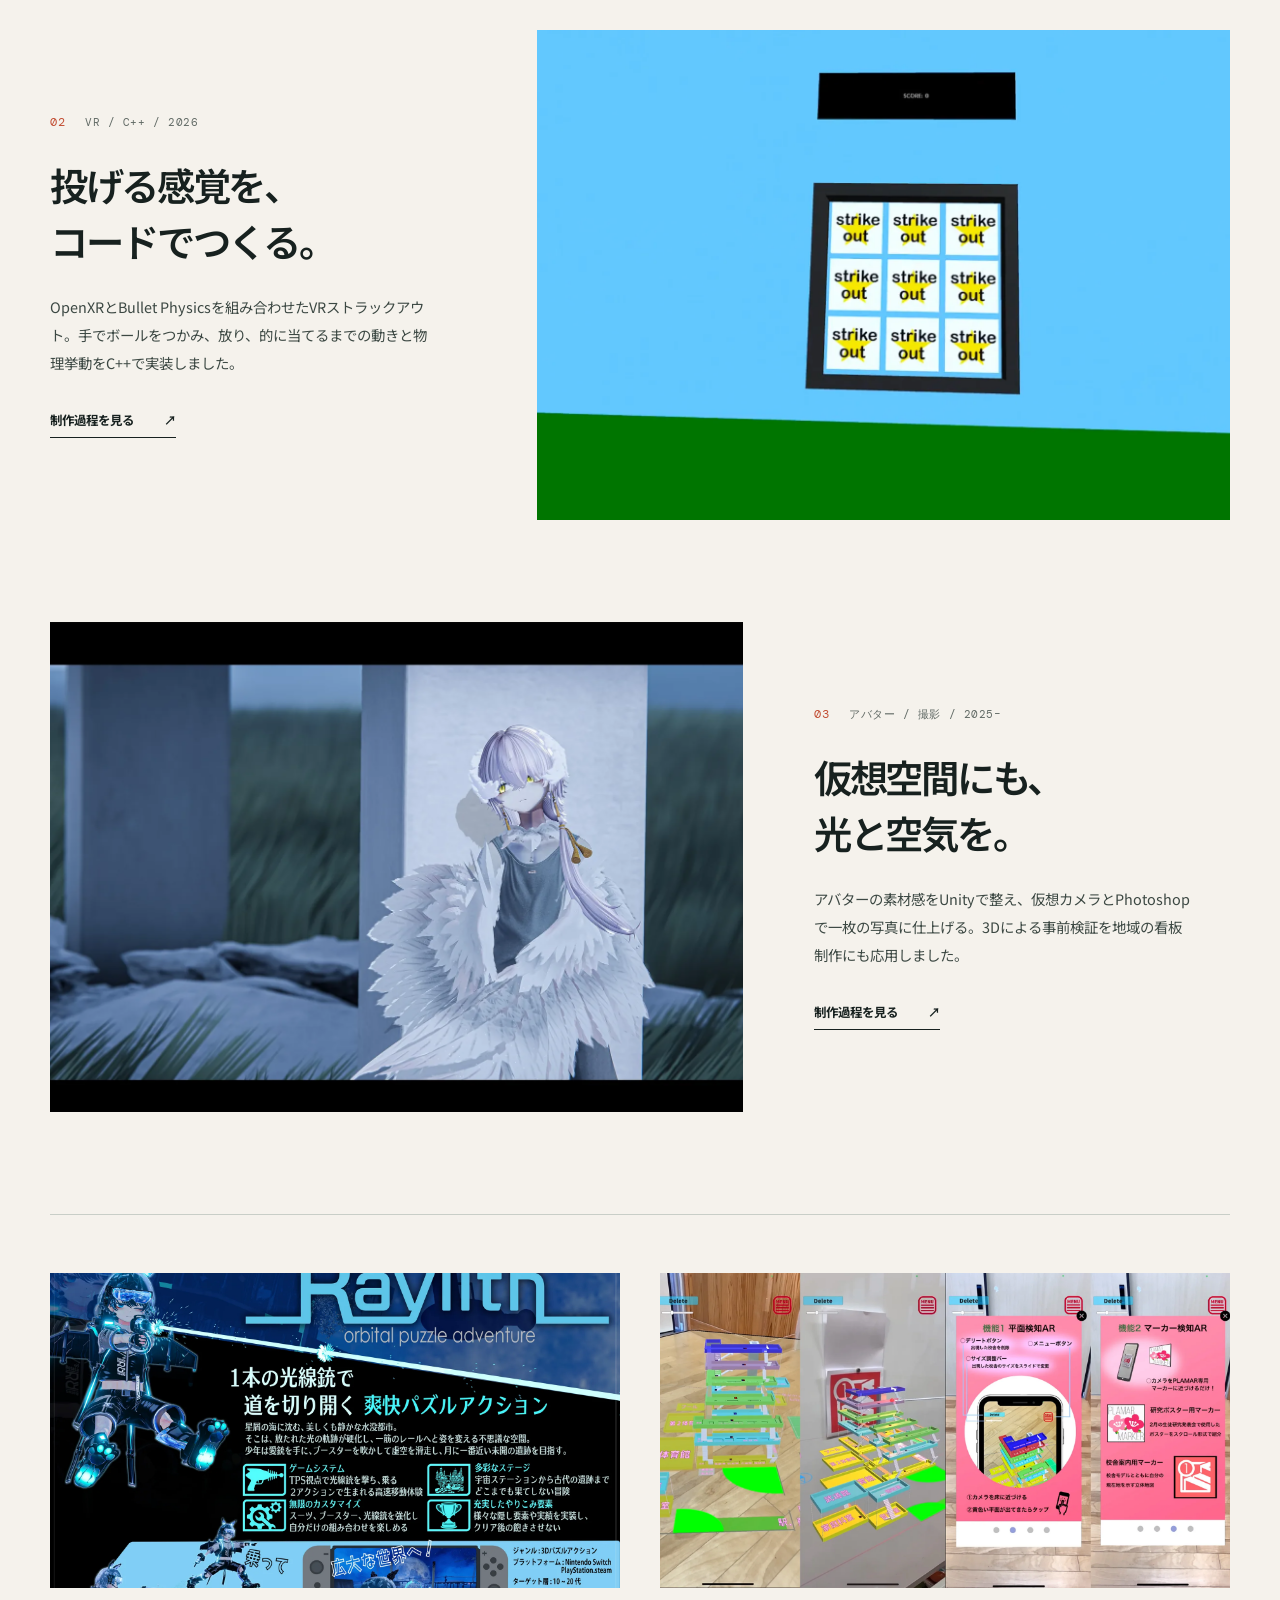
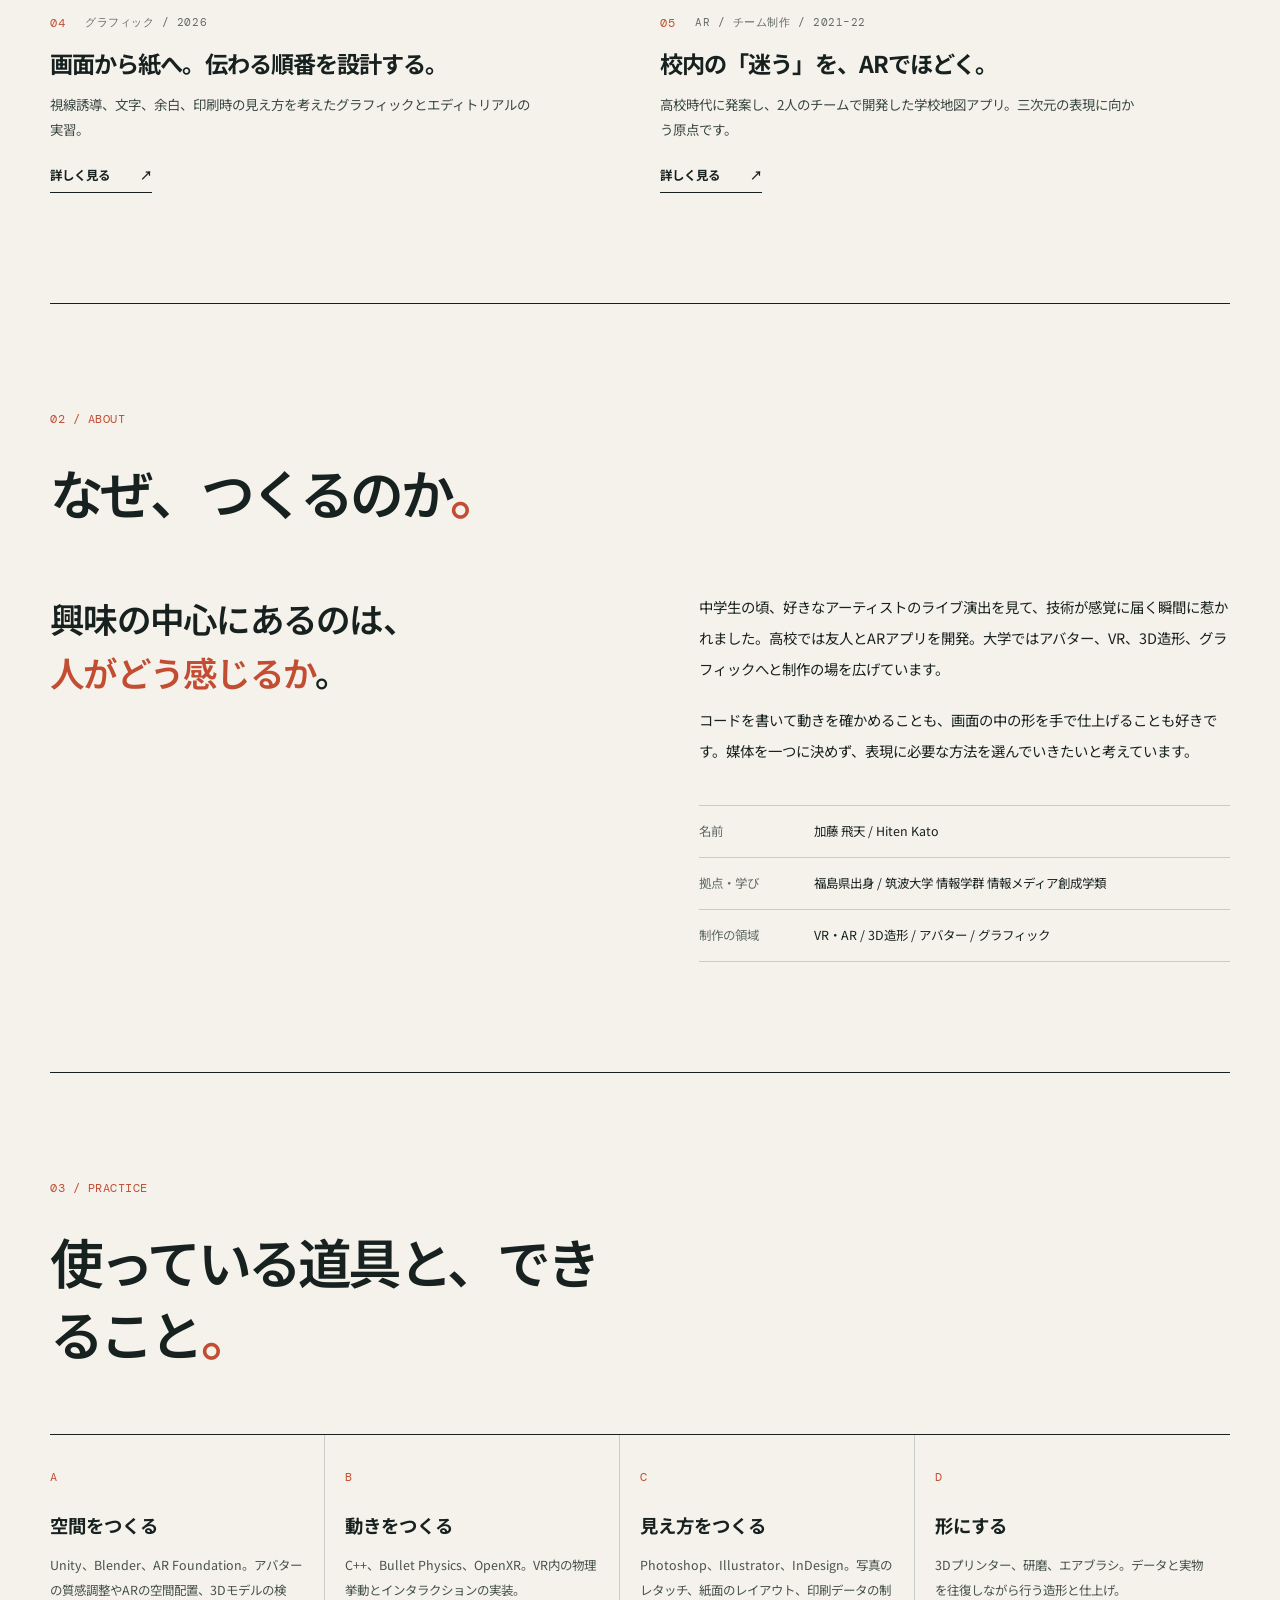
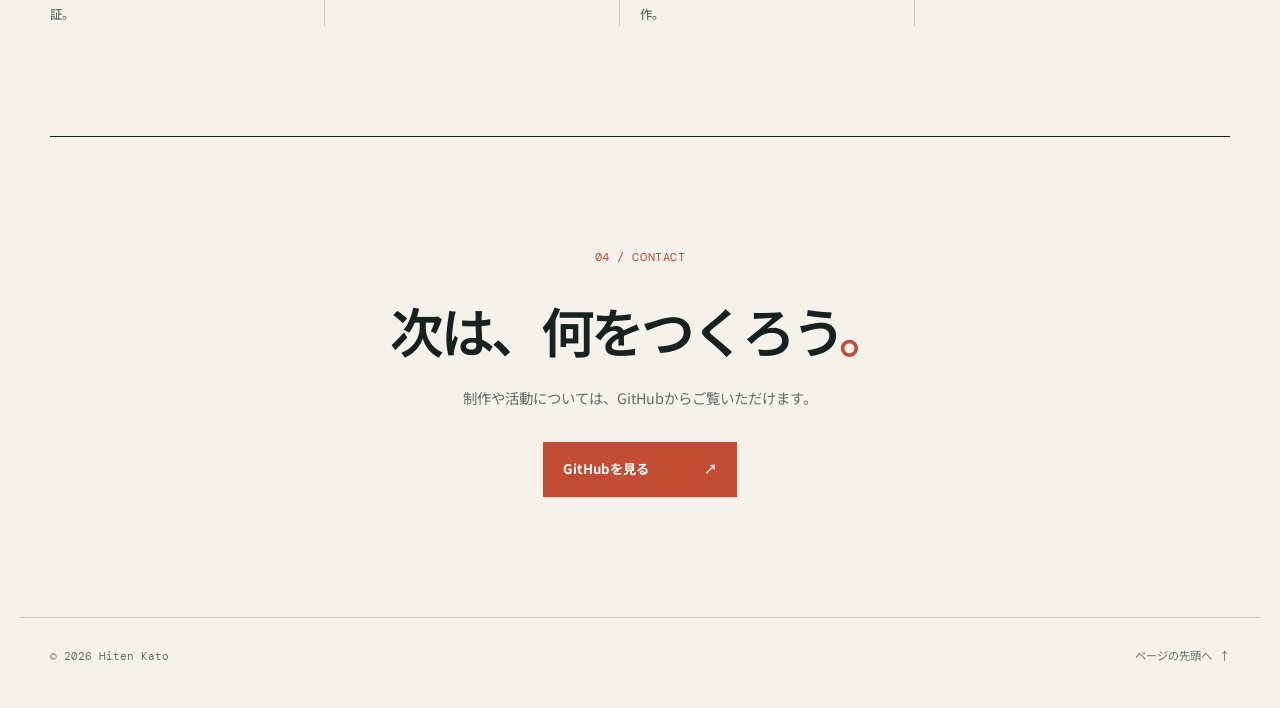
==== commit 4479ccdf: "Refresh portfolio content and visual design" ====
--- a/index.html
+++ b/index.html
@@ -1,138 +1,74 @@
-<!DOCTYPE html>
-<html lang="ja">
-<head>
-    <meta charset="UTF-8">
-    <meta name="viewport" content="width=device-width, initial-scale=1.0">
-    <title>KatoHiten / Portfolio</title>
-    
-    <link rel="preconnect" href="https://fonts.googleapis.com">
-    <link rel="preconnect" href="https://fonts.gstatic.com" crossorigin>
-    <link href="https://fonts.googleapis.com/css2?family=Noto+Sans+JP:wght@400;700&family=Roboto+Mono:wght@400;700&display=swap" rel="stylesheet">
-    
-    <link rel="stylesheet" href="css/style.css">
-</head>
-<body>
-
-    <header>
-        <h1>KatoHiten / Portfolio</h1>
-        <nav>
-            <ul>
-                <li><a href="#works">Works</a></li>
-                <li><a href="#about">About</a></li>
-                <li><a href="#skills">Skills</a></li>
-            </ul>
-        </nav>
-    </header>
-
-    <main>
-        <section id="works">
-            <h2>Works</h2>
-            <div class="works-grid">
-
-                <article class="work-card">
-                    <img src="images/vr/vr-main.jpg" alt="VR Strikeout">
-                    <div class="work-card-content">
-                        <h3>Bullet Physicsを用いたVRアプリケーションの開発</h3>
-                        <p>C++とBullet Physicsを用いた実践的物理シミュレーション。</p>
-                        <a href="project-vr.html" class="btn">View Project</a>
-                    </div>
-                </article>
-                
-                <article class="work-card">
-                    <img src="images/mask/mask-main.jpg" alt="3D Printed Mask">
-                    <div class="work-card-content">
-                        <h3>身体データを基にしたフルフェイスマスクの設計と立体出力</h3>
-                        <p>Blenderによるバーチャルフィッティングと、3Dプリンター・エアブラシを用いた質感表現。</p>
-                        <a href="project-mask.html" class="btn">View Project</a>
-                    </div>
-                </article>
-
-                <article class="work-card">
-                    <img src="images/vrc/vrc-main.jpg" alt="Metaverse Presentation">
-                    <div class="work-card-content">
-                        <h3>CGアバターとメタバース空間を通した取り組み</h3>
-                        <p>3Dアセットの質感調整と、デザイン理論に基づくフォトグラフィー。</p>
-                        <a href="project-vrc.html" class="btn">View Project</a>
-                    </div>
-                </article>
-
-                <article class="work-card">
-                    <img src="images/design/design-main.jpg" alt="Graphic Design">
-                    <div class="work-card-content">
-                        <h3>グラフィックデザイン＆エディトリアル実習</h3>
-                        <p>視線誘導のロジックと、物理的制約（印刷・製本）を考慮したデータ制作。</p>
-                        <a href="project-design.html" class="btn">View Project</a>
-                    </div>
-                </article>
-
-                <article class="work-card">
-                    <img src="images/plamar/plamar-main.jpg" alt="PLAMAR">
-                    <div class="work-card-content">
-                        <h3>AR学校地図アプリ「PLAMAR」</h3>
-                        <p>【高校時代開発】Unity / ARFoundationを用いた平面・マーカー検知アプリ。</p>
-                        <a href="project-plamar.html" class="btn">View Project</a>
-                    </div>
-                </article>
-
-            </div>
-        </section>
-
-        <section id="about">
-            <h2>About Me</h2>
-            <div class="about-flex-container">
-                <div class="profile-thumb">
-                    <img src="images/icon.jpg" alt="加藤 飛天">
-                </div>
-                <div class="profile-text">
-                    <h3>加藤 飛天 / Hiten Kato</h3>
-                    <p class="profile-sub">福島県福島市出身 / 2004年10月25日生<br>筑波大学 情報学群 情報メディア創成学類 3年</p>
-                    <p>中学生時代に好きなアーティストのライブ表現から技術とクリエイティブの融合に興味を持つ。高校時代は友人とインタラクティブなアプリケーション開発に取り組み、大学生からは3DCGを用いたアバター、空間表現、グラフィックデザイン等幅広く実践している。計算やインフラの領域に留まらず、人間の視覚にダイレクトに届く可視化されたコンテンツ、エンタテインメント表現に関わるクリエイター / テクニカルアーティストを目指しています。</p>
-                </div>
-            </div>
-        </section>
-
-        <section id="skills">
-            <h2>Skills</h2>
-            <div class="skills-matrix-container">
-                <table class="skills-table style-2col">
-                    <thead>
-                        <tr>
-                            <th>Category</th>
-                            <th>Active Focus / Experience <span class="table-sub">// 注力 または 制作実績あり</span></th>
-                            <th>Core Knowledge <span class="table-sub">// 基礎知識・授業での履修</span></th>
-                        </tr>
-                    </thead>
-                    <tbody>
-                        <tr>
-                            <td class="cat-title">3D / XR</td>
-                            <td><span class="skill-tag focus">Unity</span></td>
-                            <td><span class="skill-tag muted">Blender</span></td>
-                        </tr>
-                        <tr>
-                            <td class="cat-title">2D / Design</td>
-                            <td><span class="skill-tag focus">Photoshop</span></td>
-                            <td><span class="skill-tag muted">Illustrator</span> <span class="skill-tag muted">Premiere</span></td>
-                        </tr>
-                        <tr>
-                            <td class="cat-title">Languages</td>
-                            <td><span class="skill-tag focus">C++</span></td>
-                            <td><span class="skill-tag muted">Python</span> <span class="skill-tag muted">C</span> <span class="skill-tag muted">SQL</span> <span class="skill-tag muted">HTML/CSS</span> <span class="skill-tag muted">XSLT</span></td>
-                        </tr>
-                        <tr>
-                            <td class="cat-title">Hardware</td>
-                            <td>-</td>
-                            <td><span class="skill-tag muted">3Dプリンタ / 塗装</span></td>
-                        </tr>
-                    </tbody>
-                </table>
-            </div>
-        </section>
-    </main>
-
-    <footer>
-        <p>&copy; 2026 Hiten Kato. All Rights Reserved.</p>
-    </footer>
-
-    <script src="js/main.js"></script>
+<!doctype html>
+<html lang="ja">
+<head>
+  <meta charset="utf-8">
+  <meta name="viewport" content="width=device-width, initial-scale=1">
+  <meta name="theme-color" content="#f5f2ec">
+  <meta name="description" content="加藤飛天のポートフォリオ。VR、3D造形、アバター、グラフィックを通して、デジタルと現実をつなぐ表現に取り組んでいます。">
+  <meta property="og:type" content="website">
+  <meta property="og:title" content="加藤 飛天 | Hiten Kato — Portfolio">
+  <meta property="og:description" content="つくる、触れる、伝わる。VR・3D造形・グラフィックの制作記録。">
+  <meta property="og:image" content="https://hitenkato.github.io/images/mask/mask-main.jpg">
+  <meta property="og:url" content="https://hitenkato.github.io/">
+  <title>加藤 飛天 | Hiten Kato — Portfolio</title>
+  <link rel="preconnect" href="https://fonts.googleapis.com">
+  <link rel="preconnect" href="https://fonts.gstatic.com" crossorigin>
+  <link href="https://fonts.googleapis.com/css2?family=DM+Mono:wght@400;500&family=Noto+Sans+JP:wght@400;500;600;700&display=swap" rel="stylesheet">
+  <link rel="stylesheet" href="css/style.css">
+</head>
+<body class="home-page">
+  <a class="skip-link" href="#main">本文へ移動</a>
+  <header class="site-header">
+    <a class="site-mark" href="index.html" aria-label="加藤飛天 ポートフォリオのトップへ">HITEN KATO<span class="mark-dot">.</span></a>
+    <nav aria-label="メインナビゲーション">
+      <a href="#works">作品</a><a href="#about">私について</a><a href="#contact">連絡先</a>
+    </nav>
+  </header>
+  <main id="main">
+    <section class="intro" aria-labelledby="intro-title">
+      <div class="intro-copy">
+        <p class="eyebrow">Hiten Kato / Portfolio</p>
+        <h1 id="intro-title">画面の中から、<br><em>体験のある場所</em>へ。</h1>
+        <p class="intro-lead">VRの手触りをつくること。身体に合うかたちを探すこと。誰かに届く一枚を仕上げること。技術と表現を行き来しながら、見た人が「そこにいる」と感じられるものをつくっています。</p>
+        <div class="intro-actions"><a class="text-link" href="#works">作品を見る <span aria-hidden="true">↘</span></a><span class="intro-note">筑波大学 / 情報メディア創成学類</span></div>
+      </div>
+      <figure class="intro-portrait">
+        <img src="images/icon.webp" alt="加藤飛天のポートレート" width="1926" height="2028" fetchpriority="high">
+        <figcaption>加藤 飛天 <span>Hiten Kato</span></figcaption>
+      </figure>
+      <p class="intro-side-note" aria-hidden="true">DIGITAL × PHYSICAL / 2026</p>
+    </section>
+    <section class="works-section" id="works" aria-labelledby="works-title">
+      <div class="section-heading"><p class="eyebrow">01 / Selected works</p><h2 id="works-title">つくってきたもの<span class="heading-period">。</span></h2><p>技術を試すだけで終わらせず、完成したときの見え方や使われ方まで考えた制作の記録です。</p></div>
+      <div class="works-list">
+        <article class="work work-featured">
+          <a class="work-image" href="project-mask.html" aria-label="フルフェイスマスクの制作を詳しく見る"><img src="images/mask/mask-main.webp" alt="立体出力と塗装を終えた黒いフルフェイスマスク" width="4032" height="2194" loading="lazy"></a>
+          <div class="work-content"><p class="work-index">01 <span>3D造形 / 2025</span></p><h3><a href="project-mask.html">自分の顔から、<br>マスクをつくる。</a></h3><p>顔の3Dスキャンを基準に、Blenderで形を調整。出力後は研磨とエアブラシで仕上げました。画面上のモデルが、身に着けられるものになるまで。</p><a class="work-more" href="project-mask.html">制作過程を見る <span aria-hidden="true">↗</span></a></div>
+        </article>
+        <article class="work work-reverse">
+          <a class="work-image" href="project-vr.html" aria-label="VRストラックアウトの制作を詳しく見る"><img src="images/vr/vr-main.webp" alt="VR空間に配置されたストラックアウトの的" width="1795" height="1005" loading="lazy"></a>
+          <div class="work-content"><p class="work-index">02 <span>VR / C++ / 2026</span></p><h3><a href="project-vr.html">投げる感覚を、<br>コードでつくる。</a></h3><p>OpenXRとBullet Physicsを組み合わせたVRストラックアウト。手でボールをつかみ、放り、的に当てるまでの動きと物理挙動をC++で実装しました。</p><a class="work-more" href="project-vr.html">制作過程を見る <span aria-hidden="true">↗</span></a></div>
+        </article>
+        <article class="work">
+          <a class="work-image" href="project-vrc.html" aria-label="アバターと空間表現の制作を詳しく見る"><img src="images/vrc/vrc-main.webp" alt="仮想空間で撮影したアバターのポートレート" width="3840" height="2160" loading="lazy"></a>
+          <div class="work-content"><p class="work-index">03 <span>アバター / 撮影 / 2025–</span></p><h3><a href="project-vrc.html">仮想空間にも、<br>光と空気を。</a></h3><p>アバターの素材感をUnityで整え、仮想カメラとPhotoshopで一枚の写真に仕上げる。3Dによる事前検証を地域の看板制作にも応用しました。</p><a class="work-more" href="project-vrc.html">制作過程を見る <span aria-hidden="true">↗</span></a></div>
+        </article>
+        <div class="works-secondary">
+          <article class="work-small"><a class="work-small-image" href="project-design.html"><img src="images/design/design-main.webp" alt="ゲームの世界観を伝えるポスターデザイン" width="5870" height="4175" loading="lazy"></a><p class="work-index">04 <span>グラフィック / 2026</span></p><h3><a href="project-design.html">画面から紙へ。伝わる順番を設計する。</a></h3><p>視線誘導、文字、余白、印刷時の見え方を考えたグラフィックとエディトリアルの実習。</p><a class="work-more" href="project-design.html">詳しく見る <span aria-hidden="true">↗</span></a></article>
+          <article class="work-small"><a class="work-small-image" href="project-plamar.html"><img src="images/plamar/plamar-main.webp" alt="校舎の3D地図を現実空間に重ねたARアプリPLAMAR" width="3214" height="1742" loading="lazy"></a><p class="work-index">05 <span>AR / チーム制作 / 2021–22</span></p><h3><a href="project-plamar.html">校内の「迷う」を、ARでほどく。</a></h3><p>高校時代に発案し、2人のチームで開発した学校地図アプリ。三次元の表現に向かう原点です。</p><a class="work-more" href="project-plamar.html">詳しく見る <span aria-hidden="true">↗</span></a></article>
+        </div>
+      </div>
+    </section>
+    <section class="about-section" id="about" aria-labelledby="about-title">
+      <div class="section-heading"><p class="eyebrow">02 / About</p><h2 id="about-title">なぜ、つくるのか<span class="heading-period">。</span></h2></div>
+      <div class="about-layout"><p class="about-statement">興味の中心にあるのは、<br><span>人がどう感じるか</span>。</p><div class="about-detail"><p>中学生の頃、好きなアーティストのライブ演出を見て、技術が感覚に届く瞬間に惹かれました。高校では友人とARアプリを開発。大学ではアバター、VR、3D造形、グラフィックへと制作の場を広げています。</p><p>コードを書いて動きを確かめることも、画面の中の形を手で仕上げることも好きです。媒体を一つに決めず、表現に必要な方法を選んでいきたいと考えています。</p><dl class="about-facts"><div><dt>名前</dt><dd>加藤 飛天 / Hiten Kato</dd></div><div><dt>拠点・学び</dt><dd>福島県出身 / 筑波大学 情報学群 情報メディア創成学類</dd></div><div><dt>制作の領域</dt><dd>VR・AR / 3D造形 / アバター / グラフィック</dd></div></dl></div></div>
+    </section>
+    <section class="practice-section" id="skills" aria-labelledby="practice-title">
+      <div class="section-heading"><p class="eyebrow">03 / Practice</p><h2 id="practice-title">使っている道具と、できること<span class="heading-period">。</span></h2></div>
+      <div class="practice-grid"><div><span class="practice-num">A</span><h3>空間をつくる</h3><p>Unity、Blender、AR Foundation。アバターの質感調整やARの空間配置、3Dモデルの検証。</p></div><div><span class="practice-num">B</span><h3>動きをつくる</h3><p>C++、Bullet Physics、OpenXR。VR内の物理挙動とインタラクションの実装。</p></div><div><span class="practice-num">C</span><h3>見え方をつくる</h3><p>Photoshop、Illustrator、InDesign。写真のレタッチ、紙面のレイアウト、印刷データの制作。</p></div><div><span class="practice-num">D</span><h3>形にする</h3><p>3Dプリンター、研磨、エアブラシ。データと実物を往復しながら行う造形と仕上げ。</p></div></div>
+    </section>
+    <section class="contact-section" id="contact" aria-labelledby="contact-title"><p class="eyebrow">04 / Contact</p><h2 id="contact-title">次は、何をつくろう<span class="heading-period">。</span></h2><p>制作や活動については、GitHubからご覧いただけます。</p><a class="contact-link" href="https://github.com/HitenKato" target="_blank" rel="noopener noreferrer">GitHubを見る <span aria-hidden="true">↗</span></a></section>
+  </main>
+  <footer class="site-footer"><span>© 2026 Hiten Kato</span><a href="#main">ページの先頭へ ↑</a></footer>
 </body>
 </html>
--- a/css/style.css
+++ b/css/style.css
@@ -1,763 +1,159 @@
 @charset "UTF-8";
+:root{--paper:#f5f2ec;--ink:#17211f;--muted:#626b66;--line:#c8cec7;--accent:#c24d32;--max:1240px}
+*,*::before,*::after{box-sizing:border-box}
+html{scroll-behavior:smooth}
+body{margin:0;background:var(--paper);color:var(--ink);font-family:"Noto Sans JP",sans-serif;line-height:1.85;-webkit-font-smoothing:antialiased}
+img{display:block;max-width:100%}
+a{color:inherit}
+a:focus-visible{outline:3px solid var(--accent);outline-offset:4px}
+::selection{background:#d9ad9f}
+.skip-link{position:absolute;left:12px;top:-100px;background:var(--ink);color:white;padding:8px 14px;z-index:20}
+.skip-link:focus{top:12px}
+.eyebrow,.work-index,.practice-num,.intro-note,.intro-side-note{font-family:"DM Mono",monospace;letter-spacing:.045em}
+.eyebrow{font-size:.72rem;text-transform:uppercase;color:var(--accent);margin:0 0 25px}
+.heading-period,.mark-dot{color:var(--accent)}
 
-/* ==========================================================================
-   1. デザインシステム・変数の定義（インダストリアル・ミニマリズム）
-   ========================================================================== */
-:root {
-    --bg-color: #fafafa;
-    --text-color: #111111;
-    --text-muted: #666666;
-    --accent-color: #000000;
-    --border-color: #222222;
-    --border-light: #e0e0e0;
-    --max-width: 1040px;
-    --grid-size: 20px;
+/* Home: a personal editorial page, with the actual work as the visual language. */
+.home-page .site-header{max-width:var(--max);margin:auto;padding:25px 30px;display:flex;justify-content:space-between;align-items:center;border-bottom:1px solid var(--line)}
+.site-mark{font-family:"DM Mono",monospace;font-size:1.04rem;font-weight:500;letter-spacing:-.025em;text-decoration:none}
+.site-header nav{display:flex;gap:32px}
+.site-header nav a{font-size:.8rem;text-decoration:none;transition:color .2s}
+.site-header nav a:hover{color:var(--accent)}
+.home-page main{max-width:var(--max);margin:auto;padding:0 30px}
+.intro{min-height:660px;display:grid;grid-template-columns:minmax(0,1.18fr) minmax(280px,.72fr);gap:8%;align-items:center;position:relative;padding:75px 0 98px;border-bottom:1px solid var(--ink)}
+.intro-copy{padding-bottom:24px}
+.intro h1{font-size:clamp(3rem,5.4vw,5.7rem);line-height:1.35;letter-spacing:-.075em;font-weight:600;margin:0 0 36px}
+.intro h1 em{font-style:normal;position:relative;white-space:nowrap}
+.intro h1 em::after{content:"";position:absolute;height:5px;background:var(--accent);bottom:-7px;left:1%;right:2%;transform:rotate(-1deg)}
+.intro-lead{max-width:560px;font-size:1rem;line-height:2.1;margin:0}
+.intro-actions{display:flex;gap:28px;align-items:center;flex-wrap:wrap;margin-top:45px}
+.text-link{display:inline-flex;gap:48px;justify-content:space-between;align-items:center;background:var(--ink);color:var(--paper);text-decoration:none;font-weight:600;font-size:.85rem;padding:15px 19px;min-width:168px;transition:background .2s,transform .2s}
+.text-link:hover{background:var(--accent);transform:translateY(-2px)}
+.intro-note{font-size:.68rem;color:var(--muted)}
+.intro-portrait{margin:0;transform:rotate(2deg);background:#e2e1d7;padding:11px 11px 8px;box-shadow:14px 17px 0 #d9ddd6}
+.intro-portrait img{width:100%;height:430px;object-fit:cover;object-position:50% 40%;filter:saturate(.78)}
+.intro-portrait figcaption{display:flex;justify-content:space-between;gap:10px;font-size:.7rem;padding:7px 3px 0;font-family:"DM Mono","Noto Sans JP",sans-serif}
+.intro-side-note{position:absolute;right:0;bottom:25px;font-size:.67rem;color:var(--muted);margin:0}
+.home-page section{scroll-margin-top:30px}
+.works-section,.about-section,.practice-section{padding:105px 0 110px;border-bottom:1px solid var(--ink)}
+.section-heading{display:grid;grid-template-columns:1fr 1fr;column-gap:40px;align-items:end;margin-bottom:64px}
+.section-heading .eyebrow{grid-column:1/-1}
+.section-heading h2,.contact-section h2{font-size:clamp(2.2rem,4.2vw,4rem);letter-spacing:-.07em;line-height:1.35;font-weight:600;margin:0}
+.section-heading>p:last-child{max-width:410px;margin:0 0 5px;justify-self:end;color:var(--muted);font-size:.9rem}
+.works-list{display:flex;flex-direction:column;gap:102px}
+.work{display:grid;grid-template-columns:minmax(0,1.25fr) minmax(280px,.75fr);gap:6%;align-items:center}
+.work-reverse{grid-template-columns:minmax(280px,.75fr) minmax(0,1.25fr)}
+.work-reverse .work-image{grid-column:2;grid-row:1}
+.work-reverse .work-content{grid-column:1;grid-row:1}
+.work-image{display:block;overflow:hidden;background:#d8dedb}
+.work-image img{width:100%;height:490px;object-fit:cover;transition:transform .5s ease}
+.work-image:hover img,.work-small-image:hover img{transform:scale(1.035)}
+.work-featured .work-image img{object-position:50% 50%}
+.work-content{max-width:380px}
+.work-index{display:flex;gap:20px;align-items:center;color:var(--accent);font-size:.75rem;margin:0 0 24px}
+.work-index span{color:var(--muted);font-size:.69rem}
+.work h3{font-size:clamp(1.8rem,3vw,3rem);line-height:1.45;letter-spacing:-.06em;font-weight:600;margin:0 0 24px}
+.work h3 a,.work-small h3 a{text-decoration:none}
+.work h3 a:hover,.work-small h3 a:hover{color:var(--accent)}
+.work-content>p:not(.work-index){font-size:.9rem;color:#3c4843;line-height:1.95;margin:0 0 27px}
+.work-more{display:inline-flex;gap:30px;align-items:center;justify-content:space-between;text-decoration:none;font-size:.78rem;font-weight:700;border-bottom:1px solid var(--ink);padding:0 0 5px;transition:color .2s,border-color .2s}
+.work-more:hover{color:var(--accent);border-color:var(--accent)}
+.works-secondary{display:grid;grid-template-columns:1fr 1fr;gap:40px;border-top:1px solid var(--line);padding-top:58px}
+.work-small-image{display:block;overflow:hidden;background:#d8dedb}
+.work-small-image img{width:100%;height:315px;object-fit:cover;transition:transform .5s}
+.work-small:first-child .work-small-image img{object-position:50% 42%}
+.work-small .work-index{margin:24px 0 12px}
+.work-small h3{font-size:1.45rem;line-height:1.5;letter-spacing:-.04em;margin:0 0 12px}
+.work-small p:not(.work-index){font-size:.84rem;max-width:480px;color:#3c4843;margin:0 0 17px}
+.about-layout{display:grid;grid-template-columns:1fr 1fr;gap:10%}
+.about-statement{font-size:clamp(1.65rem,2.7vw,2.9rem);font-weight:600;line-height:1.55;letter-spacing:-.05em;margin:0}
+.about-statement span{color:var(--accent)}
+.about-detail>p{margin:0 0 20px;font-size:.9rem;line-height:2.15}
+.about-facts{margin:38px 0 0;border-top:1px solid var(--line)}
+.about-facts div{display:grid;grid-template-columns:100px 1fr;gap:15px;border-bottom:1px solid var(--line);padding:14px 0;font-size:.78rem}
+.about-facts dt{color:var(--muted)}.about-facts dd{margin:0}
+.practice-grid{display:grid;grid-template-columns:repeat(4,1fr);gap:0;border-top:1px solid var(--ink)}
+.practice-grid>div{padding:25px 20px 0 0;margin-right:20px;border-right:1px solid var(--line)}
+.practice-grid>div:last-child{border-right:0;margin-right:0}
+.practice-num{font-size:.72rem;color:var(--accent)}
+.practice-grid h3{font-size:1.15rem;margin:19px 0 11px}
+.practice-grid p{font-size:.78rem;color:#46524b;line-height:1.95;margin:0}
+.contact-section{padding:110px 0 120px;text-align:center}
+.contact-section h2{margin:0 0 19px}
+.contact-section>p:not(.eyebrow){font-size:.9rem;color:var(--muted);margin-bottom:30px}
+.contact-link{display:inline-flex;gap:55px;justify-content:space-between;background:var(--accent);color:white;padding:15px 20px;text-decoration:none;font-size:.83rem;font-weight:700;transition:background .2s}
+.contact-link:hover{background:var(--ink)}
+.site-footer{max-width:var(--max);margin:auto;padding:28px 30px 42px;border-top:1px solid var(--line);display:flex;justify-content:space-between;font-family:"DM Mono","Noto Sans JP",sans-serif;font-size:.7rem;color:var(--muted)}
+.site-footer a{text-decoration:none}
+
+/* Existing project stories share the same quieter page language. */
+body:not(.home-page){padding:0 28px}
+body:not(.home-page)>header,body:not(.home-page)>main,body:not(.home-page)>footer{max-width:950px;margin-left:auto;margin-right:auto}
+body:not(.home-page)>header{padding:40px 0 35px;border-bottom:1px solid var(--ink)}
+.nav-back{margin:0 0 55px;font-size:.8rem}.nav-back a{text-decoration:none;border-bottom:1px solid var(--ink);padding-bottom:5px}.nav-back a:hover{color:var(--accent);border-color:var(--accent)}
+body:not(.home-page)>header h1{font-size:clamp(2rem,4.3vw,4rem);line-height:1.4;letter-spacing:-.06em;font-weight:600;margin:0 0 16px;max-width:850px}
+.tagline{font-size:.9rem;line-height:1.8;color:var(--muted);margin:0}
+body:not(.home-page)>main{padding:45px 0 70px}
+.project-hero{margin:0 0 45px}.project-hero img{width:100%;max-height:550px;object-fit:cover}.project-hero img.img-contain{object-fit:contain;background:#e5e6e1}
+.project-meta{border-top:1px solid var(--ink);border-bottom:1px solid var(--ink);padding:21px 0;margin-bottom:78px}
+.meta-grid{display:grid;grid-template-columns:repeat(3,1fr);gap:25px}
+.meta-grid h4{font-family:"DM Mono",monospace;font-size:.7rem;color:var(--accent);margin:0 0 7px;text-transform:uppercase;font-weight:500}
+.meta-grid p{font-size:.8rem;margin:0;line-height:1.6}
+.project-body{max-width:850px;margin:auto}
+.project-body .block{margin-bottom:75px}
+.project-body h2{font-size:1.7rem;letter-spacing:-.04em;line-height:1.5;padding-bottom:15px;margin:0 0 25px;border-bottom:1px solid var(--line)}
+.project-body h3{font-size:1.1rem;line-height:1.6;margin:32px 0 12px}
+.project-body p{font-size:.9rem;line-height:2.05;margin:0 0 18px}
+.project-split-container{display:grid;grid-template-columns:minmax(0,1.35fr) minmax(0,.85fr);gap:35px;align-items:start;margin-top:26px}
+.split-image-container{min-width:0}.split-image-container img{width:100%;height:auto;max-height:510px;object-fit:contain}.split-image-container .caption,.project-body .caption{color:var(--muted);font-size:.72rem;line-height:1.6;margin:8px 0 0}
+.project-gallery-slider{display:flex;overflow-x:auto;gap:15px;scroll-snap-type:x mandatory;padding-bottom:10px}
+.slider-item{flex:0 0 68%;scroll-snap-align:start}.slider-item img{width:100%;height:330px;object-fit:cover}
+.adp-section{grid-template-columns:1.4fr .7fr}.adp-section img{max-height:340px;object-fit:contain}
+.process-gallery{display:grid;grid-template-columns:repeat(2,minmax(0,1fr));gap:24px}
+.process-figure{margin:0}.process-figure img{width:100%;height:290px;object-fit:contain;background:#e5e6e1}.process-figure figcaption{color:var(--muted);font-size:.75rem;margin-top:9px}
+.project-end-nav{display:flex;justify-content:space-between;gap:25px;border-top:1px solid var(--ink);padding:24px 0;margin-top:50px;font-size:.82rem}
+.project-end-nav a{text-decoration:none;border-bottom:1px solid currentColor}.project-end-nav a:hover{color:var(--accent)}
+body:not(.home-page)>footer{border-top:1px solid var(--line);padding:30px 0 45px;color:var(--muted);font-family:"DM Mono",monospace;font-size:.72rem}
+body:not(.home-page)>footer p{margin:0}
+
+@media(max-width:900px){
+  .intro{grid-template-columns:1fr .72fr;gap:35px;min-height:0}
+  .intro-portrait img{height:360px}
+  .work-image img{height:390px}
+  .practice-grid{grid-template-columns:repeat(2,1fr);row-gap:35px}
+  .practice-grid>div:nth-child(2){border-right:0}
 }
-
-* {
-    box-sizing: border-box;
-    margin: 0;
-    padding: 0;
+@media(max-width:760px){
+  .home-page .site-header{padding:19px 18px;gap:20px;align-items:flex-start}
+  .site-header nav{gap:16px;flex-wrap:wrap;justify-content:flex-end}.site-header nav a{font-size:.72rem}
+  .home-page main{padding:0 18px}
+  .intro{padding:70px 0 75px;display:flex;flex-direction:column;align-items:stretch;gap:50px}
+  .intro-copy{padding:0}.intro h1{font-size:clamp(2.5rem,8vw,4.2rem);margin-bottom:32px}
+  .intro h1 em{white-space:normal}.intro-lead{font-size:.9rem}
+  .intro-actions{margin-top:30px}.intro-portrait{width:min(80%,350px);align-self:center;transform:rotate(2deg)}
+  .intro-portrait img{height:auto;aspect-ratio:1/1;object-fit:cover}.intro-side-note{bottom:17px}
+  .works-section,.about-section,.practice-section{padding:75px 0 80px}
+  .section-heading{display:block;margin-bottom:40px}.section-heading h2{font-size:2.25rem}.section-heading>p:last-child{margin:17px 0 0;font-size:.83rem}
+  .works-list{gap:72px}
+  .work,.work-reverse{display:flex;flex-direction:column;gap:22px;align-items:stretch}
+  .work-image{width:100%}.work-image img{height:auto;aspect-ratio:4/3}
+  .work-content{max-width:none}.work-index{margin-bottom:14px}.work h3{font-size:2rem;margin-bottom:15px}.work-content>p:not(.work-index){margin-bottom:15px}
+  .works-secondary{grid-template-columns:1fr;gap:55px;padding-top:45px}
+  .work-small-image img{height:auto;aspect-ratio:4/3}
+  .about-layout{grid-template-columns:1fr;gap:26px}
+  .about-statement{font-size:1.75rem}
+  .practice-grid{grid-template-columns:1fr 1fr;gap:25px 16px}
+  .practice-grid>div{margin:0;padding:20px 10px 0 0}.practice-grid h3{font-size:1rem}
+  .contact-section{padding:80px 0}
+  .site-footer{padding:23px 18px 35px}
+  body:not(.home-page){padding:0 18px}
+  body:not(.home-page)>header{padding:25px 0 30px}.nav-back{margin-bottom:40px}
+  .project-meta{margin-bottom:55px}.meta-grid{grid-template-columns:1fr;gap:15px}
+  .project-body h2{font-size:1.4rem}
+  .project-split-container,.adp-section{display:block}
+  .split-image-container{margin-top:22px}
+  .slider-item{flex-basis:86%}.slider-item img{height:230px}
+  .process-gallery{grid-template-columns:1fr}.process-figure img{height:auto;max-height:340px}
 }
-
-body {
-    font-family: "Roboto Mono", "Noto Sans JP", sans-serif;
-    line-height: 1.8;
-    color: var(--text-color);
-    background-color: var(--bg-color);
-    background-image: 
-        linear-gradient(to right, rgba(0, 0, 0, 0.03) 1px, transparent 1px),
-        linear-gradient(to bottom, rgba(0, 0, 0, 0.03) 1px, transparent 1px);
-    background-size: var(--grid-size) var(--grid-size);
-    padding: 0 20px;
-}
-
-/* ==========================================================================
-   2. レイアウト ＆ 構造（ヘッダー・ナビゲーション）
-   ========================================================================== */
-header {
-    max-width: var(--max-width);
-    margin: 0 auto;
-    padding: 80px 0 40px 0;
-    border-bottom: 2px solid var(--border-color);
-}
-
-header h1 {
-    font-size: 2.5rem;
-    font-weight: 700;
-    letter-spacing: -0.05em;
-    line-height: 1.2;
-    margin-bottom: 15px;
-}
-
-nav {
-    margin-top: 40px;
-}
-
-nav ul {
-    list-style: none;
-    display: flex;
-    justify-content: flex-end;
-    gap: 30px;
-}
-
-nav a {
-    color: var(--text-color);
-    text-decoration: none;
-    font-size: 0.9rem;
-    font-weight: 700;
-    text-transform: uppercase;
-    position: relative;
-}
-
-nav a::after {
-    content: '';
-    position: absolute;
-    bottom: -4px;
-    left: 0;
-    width: 0;
-    height: 2px;
-    background-color: var(--text-color);
-    transition: width 0.2s ease;
-}
-
-nav a:hover::after {
-    width: 100%;
-}
-
-main {
-    max-width: var(--max-width);
-    margin: 0 auto;
-    padding: 60px 0;
-}
-
-section {
-    margin-bottom: 100px;
-}
-
-section h2 {
-    font-size: 1.25rem;
-    font-weight: 700;
-    text-transform: uppercase;
-    margin-bottom: 40px;
-    display: inline-block;
-    border-bottom: 2px solid var(--border-color);
-    padding-bottom: 5px;
-}
-
-/* ==========================================================================
-   3. コンポーネント（Works：ソリッド・データ構造）
-   ========================================================================== */
-.works-grid {
-    display: grid;
-    grid-template-columns: repeat(auto-fit, minmax(450px, 1fr));
-    gap: 40px;
-}
-
-.work-card {
-    display: flex;
-    flex-direction: column;
-    border: 1px solid var(--border-color);
-    background-color: #ffffff;
-    padding: 0;
-    transition: background-color 0.2s ease;
-}
-
-.work-card:hover {
-    background-color: #f0f0f0;
-}
-
-.work-card img {
-    width: 100%;
-    height: 260px;
-    object-fit: cover;
-    border-bottom: 1px solid var(--border-color);
-}
-
-.work-card-content {
-    padding: 25px;
-    display: flex;
-    flex-direction: column;
-    flex-grow: 1;
-}
-
-.work-card h3 {
-    font-size: 1.2rem;
-    font-weight: 700;
-    margin-bottom: 15px;
-    line-height: 1.4;
-}
-
-.work-card p {
-    font-size: 0.85rem;
-    color: #444444;
-    margin-bottom: 30px;
-    flex-grow: 1;
-}
-
-.btn {
-    display: inline-block;
-    align-self: flex-start;
-    background-color: var(--text-color);
-    color: #ffffff;
-    text-decoration: none;
-    padding: 10px 20px;
-    font-size: 0.8rem;
-    font-weight: 700;
-    text-transform: uppercase;
-    letter-spacing: 0.05em;
-    transition: all 0.2s ease;
-    border: 1px solid var(--border-color);
-}
-
-.btn:hover {
-    background-color: #ffffff;
-    color: var(--text-color);
-}
-
-/* ==========================================================================
-   4. About ＆ Skills セクションの最適化
-   ========================================================================== */
-.profile-container {
-    max-width: 700px;
-    font-size: 1rem;
-    line-height: 1.9;
-}
-
-.about-flex-container {
-    display: flex;
-    gap: 50px;
-    align-items: flex-start;
-    flex-wrap: wrap;
-    background-color: #ffffff;
-    border: 1px solid var(--border-color);
-    padding: 40px;
-}
-
-.profile-thumb {
-    flex: 0 0 240px;
-    width: 240px;
-    height: 240px;
-    border: 1px solid var(--border-color);
-    background-color: #e9ecef;
-}
-
-.profile-thumb img {
-    width: 100%;
-    height: 100%;
-    object-fit: cover;
-}
-
-.profile-text {
-    flex: 1;
-    min-width: 300px;
-}
-
-.profile-text h3 {
-    font-size: 1.4rem;
-    font-weight: 700;
-    margin-bottom: 5px;
-}
-
-.profile-sub {
-    font-size: 0.85rem;
-    color: var(--text-muted);
-    margin-bottom: 20px;
-    font-weight: 700;
-}
-
-.profile-text p {
-    font-size: 0.9rem;
-    line-height: 1.8;
-    color: #222222;
-    text-align: justify;
-}
-
-#skills ul {
-    list-style: none;
-    display: grid;
-    grid-template-columns: repeat(auto-fit, minmax(220px, 1fr));
-    gap: 20px;
-}
-
-#skills li {
-    border: 1px solid var(--border-light);
-    background-color: #ffffff;
-    padding: 20px;
-}
-
-#skills li strong {
-    display: block;
-    font-size: 0.85rem;
-    text-transform: uppercase;
-    color: var(--text-muted);
-    margin-bottom: 8px;
-}
-
-/* ==========================================================================
-   5. 個別ページ（Project Detail）用のレイアウト調整
-   ========================================================================== */
-.nav-back {
-    font-size: 0.85rem;
-    margin-bottom: 30px;
-}
-
-.project-hero img {
-    width: 100%;
-    height: auto;
-    max-height: 550px;
-    object-fit: cover;
-    border: 1px solid var(--border-color);
-}
-
-.project-hero img.img-contain {
-    max-height: none;
-    object-fit: contain;
-}
-
-.project-meta {
-    margin: 40px 0;
-    padding: 25px 0;
-    border-top: 1px solid var(--border-color);
-    border-bottom: 1px solid var(--border-color);
-}
-
-.meta-grid h4 {
-    font-size: 0.75rem;
-    color: var(--text-muted);
-    margin-bottom: 5px;
-}
-
-.meta-grid p {
-    font-size: 0.9rem;
-}
-
-.project-body h2 {
-    font-size: 1.3rem;
-    margin: 40px 0 20px 0;
-    border-bottom: 1px solid var(--border-color);
-    padding-bottom: 5px;
-}
-
-.project-body h3 {
-    font-size: 1.05rem;
-    margin: 25px 0 10px 0;
-}
-
-.project-body p {
-    font-size: 0.9rem;
-    color: #222222;
-}
-
-.project-images-sub {
-    display: flex;
-    gap: 20px;
-    flex-wrap: wrap;
-    margin: 30px 0;
-}
-
-.project-images-sub .img-container {
-    flex: 1;
-    min-width: 280px;
-}
-
-.project-images-sub img {
-    width: 100%;
-    height: auto;
-    border: 1px solid var(--border-color);
-}
-
-.project-images-sub .caption {
-    font-size: 0.8rem;
-    color: #6c757d;
-    margin-top: 5px;
-}
-
-footer {
-    max-width: var(--max-width);
-    margin: 100px auto 0 auto;
-    text-align: left;
-    padding: 40px 0;
-    font-size: 0.8rem;
-    color: var(--text-muted);
-    border-top: 1px solid var(--border-light);
-}
-
-/* ==========================================================================
-   6. インダストリアル・フェードイン（スクロールアニメーション）
-   ========================================================================== */
-.js-fade-in {
-    opacity: 0;
-    transform: translateY(40px);
-    transition: opacity 1.0s cubic-bezier(0.25, 1, 0.5, 1), transform 1.0s cubic-bezier(0.25, 1, 0.5, 1);
-    will-change: opacity, transform;
-}
-
-.js-fade-in.is-visible {
-    opacity: 1;
-    transform: translateY(0);
-}
-
-.works-grid .work-card:nth-child(1) { transition-delay: 0.0s; }
-.works-grid .work-card:nth-child(2) { transition-delay: 0.2s; }
-.works-grid .work-card:nth-child(3) { transition-delay: 0.4s; }
-.works-grid .work-card:nth-child(4) { transition-delay: 0.6s; }
-
-/* ==========================================================================
-   7. レスポンシブ対応（モバイル最適化）
-   ========================================================================== */
-@media screen and (max-width: 768px) {
-    body {
-        padding: 0 15px;
-    }
-
-    header {
-        padding: 40px 0 20px 0;
-        width: 100%;
-    }
-
-    header h1 {
-        font-size: 1.8rem;
-        line-height: 1.1;
-        margin-bottom: 20px;
-    }
-
-    nav ul {
-        justify-content: flex-start;
-        gap: 20px;
-    }
-
-    nav a {
-        font-size: 0.8rem;
-    }
-
-    main {
-        padding: 30px 0;
-        width: 100%;
-    }
-
-    section {
-        margin-bottom: 60px;
-    }
-
-    .works-grid {
-        grid-template-columns: 1fr;
-        gap: 25px;
-    }
-
-    .work-card img {
-        height: 200px;
-    }
-
-    .work-card-content {
-        padding: 20px;
-    }
-
-    .work-card h3 {
-        font-size: 1.1rem;
-    }
-
-    .about-flex-container {
-        flex-direction: column;
-        gap: 30px;
-        padding: 25px;
-    }
-
-    .profile-thumb {
-        flex: 0 0 auto;
-        width: 100%;
-        height: auto;
-        aspect-ratio: 1 / 1;
-    }
-
-    .profile-text {
-        width: 100%;
-    }
-
-    #skills ul {
-        grid-template-columns: repeat(auto-fit, minmax(140px, 1fr));
-        gap: 15px;
-    }
-
-    #skills li {
-        padding: 15px;
-    }
-
-    .project-hero img {
-        max-height: 300px;
-    }
-
-    .project-images-sub {
-        flex-direction: column;
-        gap: 15px;
-    }
-
-    .project-images-sub .img-container {
-        width: 100%;
-    }
-}
-/* ==========================================================================
-   12. 縦型画像（ポスター等）の巨大化防止・上限設定
-   ========================================================================== */
-/* 縦長画像が画面の大半を占拠するのを防ぐため、高さの上限を500pxに制限。
-   width: auto と組み合わせることで、アスペクト比を崩さずにスマートに縮小表示。
-*/
-.project-body img.img-vertical {
-    display: block;
-    max-height: 540px;  /* 画面内に説明文と画像が同時に収まる最適な高さ */
-    width: auto;        /* 横幅100%を解除し、比率に合わせて自動縮小 */
-    margin: 0 0 10px 0; /* 左揃えのインダストリアルなレイアウトを維持 */
-}
-
-/* ==========================================================================
-   13. 個別ページ用：テキスト・画像 左右分割（2カラム）レイアウト
-   ========================================================================== */
-
-/* PC環境ではFlexboxを使用し、テキストと縦長画像を美しく左右に整列。
-   align-items: flex-start により、画像の高さにテキストが引っ張られるのを防止。
-*/
-.project-split-container {
-    display: flex;
-    gap: 40px; /* 2カラム間のソリッドな余白を確保 */
-    align-items: flex-start;
-    margin-top: 20px;
-}
-
-/* 左側テキスト：全体の60%の幅を割り当て、読みやすさを担保 */
-.split-text {
-    flex: 0 0 60%;
-}
-
-/* 右側画像：残りの領域を充当し、画像がはみ出さないようにマキシマムを指定 */
-.split-image-container {
-    flex: 1;
-    min-width: 0; /* Flexbox内の画像縮小バグを防止するセーフティ */
-}
-
-/* 2カラム内の縦型画像スタイルを上書き最適化 */
-.split-image-container img.img-vertical {
-    width: 100%;       /* 親コンテナ（右側エリア）の幅にピタッと合わせる */
-    max-height: 500px; /* PC画面で一目で全体が収まる高さに微調整 */
-    object-fit: contain;
-    margin: 0 0 10px 0;
-}
-
-/* モバイル環境（スマホ画面）でのフォールバック処理をメディアクエリで明示 */
-@media screen and (max-width: 768px) {
-    .project-split-container {
-        flex-direction: column; /* スマホでは強制的に縦並び1カラムへ変更 */
-        gap: 20px;
-    }
-    
-    .split-text,
-    .split-image-container {
-        width: 100%; /* 横幅いっぱいに広げる */
-    }
-    
-    .split-image-container img.img-vertical {
-        max-height: 400px; /* スマホの画面高に合わせて上限をタイトに */
-    }
-}
-/* ==========================================================================
-   14. 作品①専用：横流しギャラリー（CSS Scroll Snap）＆ ADPミニ画像レイアウト
-   ========================================================================== */
-
-/* 02最後：横スクロール・ギャラリー
-   overflow-x: auto と scroll-snap-type により、JavaScriptなしで滑らかな1枚止まりを実現
-*/
-.project-gallery-slider {
-    display: flex;
-    gap: 20px;
-    overflow-x: auto;
-    scroll-snap-type: x mandatory;
-    padding-bottom: 10px;
-    -webkit-overflow-scrolling: touch; /* iOSでのスクロールを滑らかにする対策 */
-}
-
-/* スライダー内の各要素：1画面に1.5枚〜2枚見えるように幅を制限 */
-.slider-item {
-    flex: 0 0 60%; /* PC画面で程よく次の画像が見える絶妙なサイズ（60%） */
-    scroll-snap-align: start; /* スクロールが止まる位置を画像の左端に固定 */
-    min-width: 300px;
-}
-
-.slider-item img {
-    width: 100%;
-    height: 360px;
-    object-fit: cover;
-    border: 1px solid var(--border-color);
-}
-
-/* 03：ADP演習用の小さめ2連画像
-   max-width を抑え、テキストの邪魔をしないサイズ感に制限
-*/
-.project-adp-thumbs {
-    display: flex;
-    gap: 20px;
-    margin-top: 25px;
-    max-width: 700px; /* テキストの幅（700px）に揃えて締まりを出す */
-}
-
-.project-adp-thumbs .thumb-container {
-    flex: 1;
-}
-
-.project-adp-thumbs img {
-    width: 100%;
-    height: 180px; /* 高さを抑えて「小さめの画像」を維持 */
-    object-fit: cover;
-    border: 1px solid var(--border-color);
-}
-
-/* モバイル環境での最適化：スライダーの幅を広げ、2連画像を縦並びに */
-@media screen and (max-width: 768px) {
-    .slider-item {
-        flex: 0 0 85%; /* スマホでは1枚が大きく見えるように調整 */
-    }
-    
-    .slider-item img {
-        height: 240px;
-    }
-    
-    .project-adp-thumbs {
-        flex-direction: column;
-        gap: 15px;
-    }
-    
-    .project-adp-thumbs img {
-        height: 160px;
-    }
-}
-/* ==========================================================================
-   15. スライダー内画像のスタイル競合バグ修正（最優先適用）
-   ========================================================================== */
-/* セクション5の全般画像設定（width: 100%; height: auto;）がスライダー内に
-   干渉するのを防ぐため、詳細度を上げて明示的に上書き再定義。
-*/
-.project-gallery-slider .slider-item img {
-    width: 100% !important;  /* 親要素である .slider-item の幅（60%）に完全に固定 */
-    height: 360px !important; /* 高さを360pxに固定して、縦への巨大化を防止 */
-    object-fit: cover;
-}
-
-/* スマホ環境下での高さの上書き設定 */
-@media screen and (max-width: 768px) {
-    .project-gallery-slider .slider-item img {
-        height: 240px !important; /* スマホでは高さを240pxに縮小 */
-    }
-}
-/* ==========================================================================
-   16. 作品①専用：ADPセクションの画像比率最適化 ＆ 透過PNG表示バグ修正（再調整版）
-   ========================================================================== */
-
-/* 1079*497のワイド検証画面と、縦型完成写真をバランスよく見せるための比率定義 */
-.adp-section .flex-60 {
-    flex: 0 0 62%; /* ワイドな画像をしっかり魅せるために少し幅を広げる */
-}
-
-.adp-section .flex-40 {
-    flex: 0 0 34%; /* 右側の写真を適切な幅に収めて全体のバランスを維持 */
-}
-
-/* 左側：Unity合成画面（1079*497比率、枠線なし透過仕様） */
-.adp-section img.img-adp-wide {
-    width: 100%;
-    height: auto;
-    aspect-ratio: 1079 / 497; /* 1079*497の比率を完全に固定して歪みを防止 */
-    object-fit: contain;
-    background: transparent;  /* 背景を完全に透過 */
-    border: none !important;  /* 枠線を完全に消去し、透過オブジェクトを背景に馴染ませる */
-    margin-bottom: 10px;
-}
-
-/* 右側：完成写真の縦長スタイル調整（こちらは境界をはっきりさせるため枠線を維持） */
-.adp-section img.img-adp-vertical {
-    width: 100%;
-    height: auto;
-    max-height: 340px;        /* 左側のワイド画像の高さと揃うように上限を再調整 */
-    object-fit: cover;
-    border: 1px solid var(--border-color);
-    margin-bottom: 10px;
-}
-
-/* スマホ環境では、窮屈にならないよう1カラム（縦並び）へ自動フォールバック */
-@media screen and (max-width: 768px) {
-    .adp-section .flex-60,
-    .adp-section .flex-40 {
-        width: 100%;
-        flex: none;
-    }
-    
-    .adp-section img.img-adp-wide,
-    .adp-section img.img-adp-vertical {
-        max-height: none;
-        height: auto;
-    }
-}
-/* ==========================================================================
-   17. スキルセクション：インダストリアル・データシート（テーブルレイアウト）
-   ========================================================================== */
-.skills-matrix-container {
-    width: 100%;
-    overflow-x: auto; /* スマホでは表が横スクロールして崩れないように保護 */
-    border: 1px solid var(--border-color);
-    background-color: #ffffff;
-}
-
-.skills-table {
-    width: 100%;
-    border-collapse: collapse;
-    text-align: left;
-    font-size: 0.85rem;
-}
-
-.skills-table th, 
-.skills-table td {
-    padding: 15px 20px;
-    border-bottom: 1px solid var(--border-light);
-    border-right: 1px solid var(--border-light);
-}
-
-.skills-table th:last-child, 
-.skills-table td:last-child {
-    border-right: none;
-}
-
-.skills-table tr:last-child td {
-    border-bottom: none;
-}
-
-/* ヘッダー行：濃い境界線で引き締める */
-.skills-table th {
-    background-color: #fcfcfc;
-    font-weight: 700;
-    text-transform: uppercase;
-    border-bottom: 2px solid var(--border-color);
-    letter-spacing: 0.05em;
-}
-
-.table-sub {
-    font-size: 0.75rem;
-    color: var(--text-muted);
-    text-transform: none;
-    font-weight: 400;
-    display: inline-block;
-    margin-left: 5px;
-}
-
-/* カテゴリ列の固定幅と強調 */
-.cat-title {
-    font-weight: 700;
-    background-color: #fcfcfc;
-    width: 180px;
-    color: var(--text-color);
-}
-
-/* スキルバッジのソリッドデザイン */
-.skill-tag {
-    display: inline-block;
-    padding: 4px 10px;
-    margin: 4px;
-    border: 1px solid var(--border-color);
-    background-color: #ffffff;
-    font-weight: 700;
-    font-size: 0.8rem;
-}
-
-/* 現在注力している最重要スキルを反転カラーで強調 */
-.skill-tag.focus {
-    background-color: var(--text-color);
-    color: #ffffff;
-}
-
-/* 基礎知識レベルは線を細くして情報の優先度を整理 */
-.skill-tag.muted {
-    border-color: var(--border-light);
-    color: var(--text-muted);
-    font-weight: 400;
-}
-
-/* モバイル環境でのテーブル表示の最適化 */
-@media screen and (max-width: 768px) {
-    .skills-table th, 
-    .skills-table td {
-        padding: 10px 12px;
-        font-size: 0.8rem;
-    }
-    .cat-title {
-        width: 110px;
-    }
-}
-/* ==========================================================================
-   18. スキルセクション：2カラム構造への最適化
-   ========================================================================== */
-/* 2カラム化に伴い、各列の幅の比率を再定義して締まりのあるレイアウトを維持 */
-.skills-table.style-2col th:nth-child(2),
-.skills-table.style-2col td:nth-child(2) {
-    width: 40%; /* 注力スキルのエリア */
-}
-
-.skills-table.style-2col th:nth-child(3),
-.skills-table.style-2col td:nth-child(3) {
-    width: 45%; /* 基礎知識のエリア */
-}
+@media(max-width:390px){.site-header nav{gap:10px}.site-mark{font-size:.85rem}.intro h1{font-size:2.25rem}.practice-grid{grid-template-columns:1fr}.practice-grid>div{border-right:0}}
+@media(prefers-reduced-motion:reduce){html{scroll-behavior:auto}*,*::before,*::after{animation-duration:.01ms!important;transition-duration:.01ms!important}}
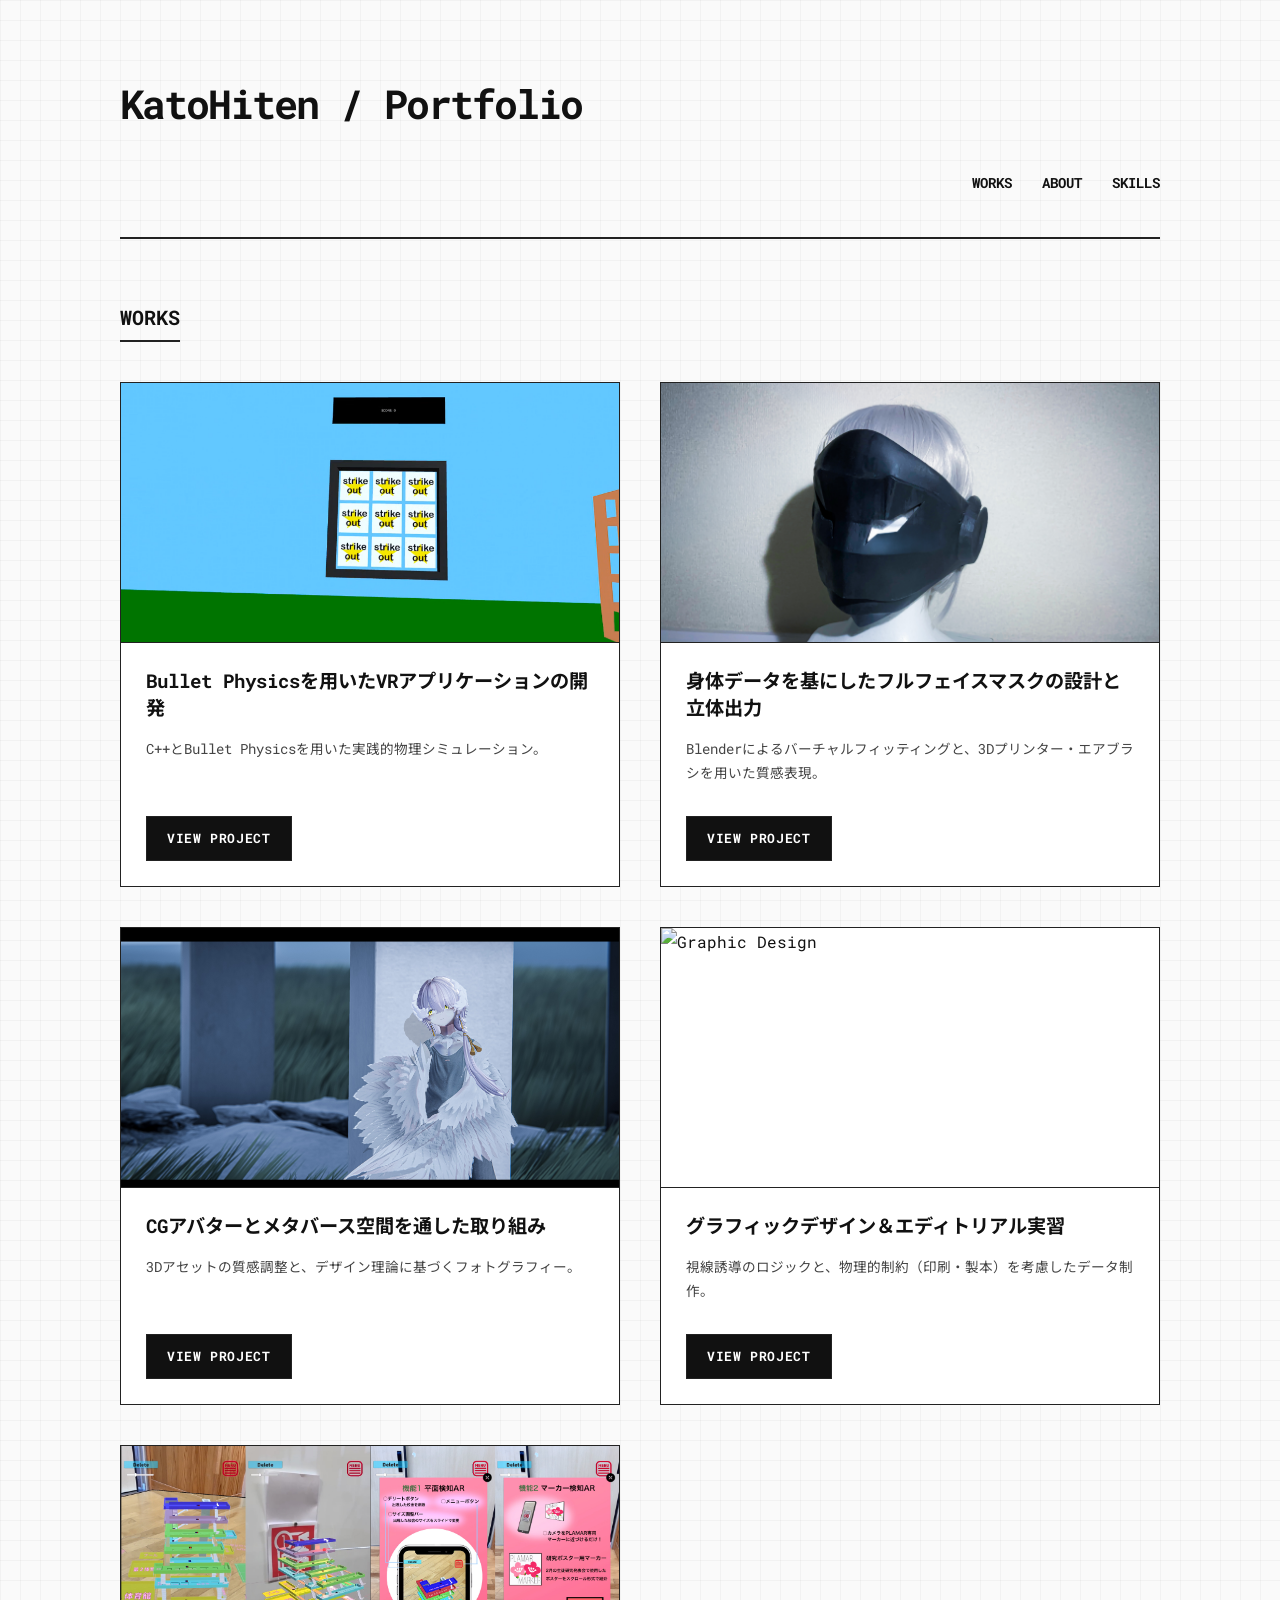
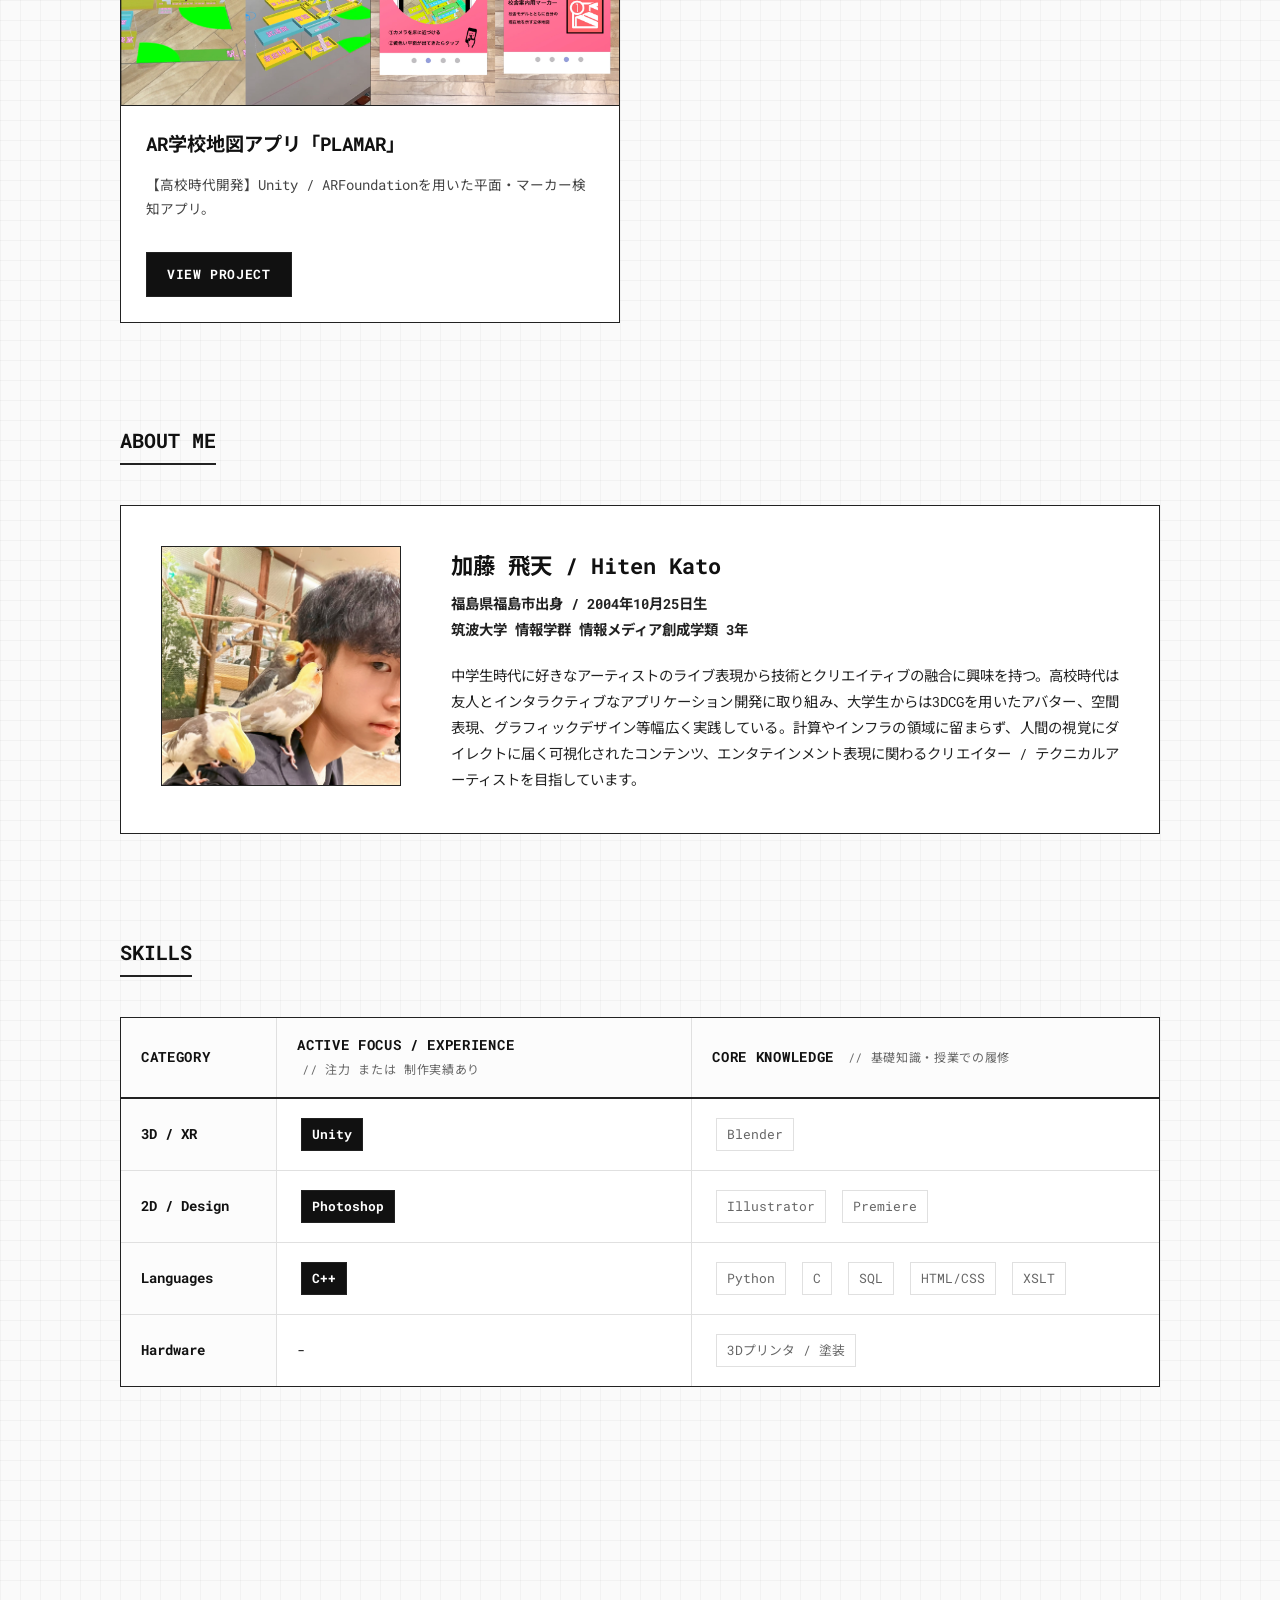
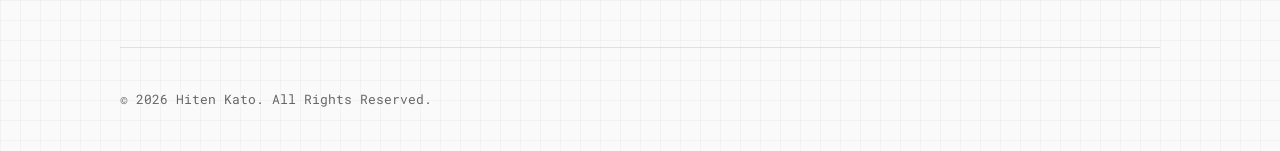
==== commit 116a8ee9: "Restore portfolio to the version before the redesign" ====
--- a/index.html
+++ b/index.html
@@ -1,74 +1,138 @@
-<!doctype html>
-<html lang="ja">
-<head>
-  <meta charset="utf-8">
-  <meta name="viewport" content="width=device-width, initial-scale=1">
-  <meta name="theme-color" content="#f5f2ec">
-  <meta name="description" content="加藤飛天のポートフォリオ。VR、3D造形、アバター、グラフィックを通して、デジタルと現実をつなぐ表現に取り組んでいます。">
-  <meta property="og:type" content="website">
-  <meta property="og:title" content="加藤 飛天 | Hiten Kato — Portfolio">
-  <meta property="og:description" content="つくる、触れる、伝わる。VR・3D造形・グラフィックの制作記録。">
-  <meta property="og:image" content="https://hitenkato.github.io/images/mask/mask-main.jpg">
-  <meta property="og:url" content="https://hitenkato.github.io/">
-  <title>加藤 飛天 | Hiten Kato — Portfolio</title>
-  <link rel="preconnect" href="https://fonts.googleapis.com">
-  <link rel="preconnect" href="https://fonts.gstatic.com" crossorigin>
-  <link href="https://fonts.googleapis.com/css2?family=DM+Mono:wght@400;500&family=Noto+Sans+JP:wght@400;500;600;700&display=swap" rel="stylesheet">
-  <link rel="stylesheet" href="css/style.css">
-</head>
-<body class="home-page">
-  <a class="skip-link" href="#main">本文へ移動</a>
-  <header class="site-header">
-    <a class="site-mark" href="index.html" aria-label="加藤飛天 ポートフォリオのトップへ">HITEN KATO<span class="mark-dot">.</span></a>
-    <nav aria-label="メインナビゲーション">
-      <a href="#works">作品</a><a href="#about">私について</a><a href="#contact">連絡先</a>
-    </nav>
-  </header>
-  <main id="main">
-    <section class="intro" aria-labelledby="intro-title">
-      <div class="intro-copy">
-        <p class="eyebrow">Hiten Kato / Portfolio</p>
-        <h1 id="intro-title">画面の中から、<br><em>体験のある場所</em>へ。</h1>
-        <p class="intro-lead">VRの手触りをつくること。身体に合うかたちを探すこと。誰かに届く一枚を仕上げること。技術と表現を行き来しながら、見た人が「そこにいる」と感じられるものをつくっています。</p>
-        <div class="intro-actions"><a class="text-link" href="#works">作品を見る <span aria-hidden="true">↘</span></a><span class="intro-note">筑波大学 / 情報メディア創成学類</span></div>
-      </div>
-      <figure class="intro-portrait">
-        <img src="images/icon.webp" alt="加藤飛天のポートレート" width="1926" height="2028" fetchpriority="high">
-        <figcaption>加藤 飛天 <span>Hiten Kato</span></figcaption>
-      </figure>
-      <p class="intro-side-note" aria-hidden="true">DIGITAL × PHYSICAL / 2026</p>
-    </section>
-    <section class="works-section" id="works" aria-labelledby="works-title">
-      <div class="section-heading"><p class="eyebrow">01 / Selected works</p><h2 id="works-title">つくってきたもの<span class="heading-period">。</span></h2><p>技術を試すだけで終わらせず、完成したときの見え方や使われ方まで考えた制作の記録です。</p></div>
-      <div class="works-list">
-        <article class="work work-featured">
-          <a class="work-image" href="project-mask.html" aria-label="フルフェイスマスクの制作を詳しく見る"><img src="images/mask/mask-main.webp" alt="立体出力と塗装を終えた黒いフルフェイスマスク" width="4032" height="2194" loading="lazy"></a>
-          <div class="work-content"><p class="work-index">01 <span>3D造形 / 2025</span></p><h3><a href="project-mask.html">自分の顔から、<br>マスクをつくる。</a></h3><p>顔の3Dスキャンを基準に、Blenderで形を調整。出力後は研磨とエアブラシで仕上げました。画面上のモデルが、身に着けられるものになるまで。</p><a class="work-more" href="project-mask.html">制作過程を見る <span aria-hidden="true">↗</span></a></div>
-        </article>
-        <article class="work work-reverse">
-          <a class="work-image" href="project-vr.html" aria-label="VRストラックアウトの制作を詳しく見る"><img src="images/vr/vr-main.webp" alt="VR空間に配置されたストラックアウトの的" width="1795" height="1005" loading="lazy"></a>
-          <div class="work-content"><p class="work-index">02 <span>VR / C++ / 2026</span></p><h3><a href="project-vr.html">投げる感覚を、<br>コードでつくる。</a></h3><p>OpenXRとBullet Physicsを組み合わせたVRストラックアウト。手でボールをつかみ、放り、的に当てるまでの動きと物理挙動をC++で実装しました。</p><a class="work-more" href="project-vr.html">制作過程を見る <span aria-hidden="true">↗</span></a></div>
-        </article>
-        <article class="work">
-          <a class="work-image" href="project-vrc.html" aria-label="アバターと空間表現の制作を詳しく見る"><img src="images/vrc/vrc-main.webp" alt="仮想空間で撮影したアバターのポートレート" width="3840" height="2160" loading="lazy"></a>
-          <div class="work-content"><p class="work-index">03 <span>アバター / 撮影 / 2025–</span></p><h3><a href="project-vrc.html">仮想空間にも、<br>光と空気を。</a></h3><p>アバターの素材感をUnityで整え、仮想カメラとPhotoshopで一枚の写真に仕上げる。3Dによる事前検証を地域の看板制作にも応用しました。</p><a class="work-more" href="project-vrc.html">制作過程を見る <span aria-hidden="true">↗</span></a></div>
-        </article>
-        <div class="works-secondary">
-          <article class="work-small"><a class="work-small-image" href="project-design.html"><img src="images/design/design-main.webp" alt="ゲームの世界観を伝えるポスターデザイン" width="5870" height="4175" loading="lazy"></a><p class="work-index">04 <span>グラフィック / 2026</span></p><h3><a href="project-design.html">画面から紙へ。伝わる順番を設計する。</a></h3><p>視線誘導、文字、余白、印刷時の見え方を考えたグラフィックとエディトリアルの実習。</p><a class="work-more" href="project-design.html">詳しく見る <span aria-hidden="true">↗</span></a></article>
-          <article class="work-small"><a class="work-small-image" href="project-plamar.html"><img src="images/plamar/plamar-main.webp" alt="校舎の3D地図を現実空間に重ねたARアプリPLAMAR" width="3214" height="1742" loading="lazy"></a><p class="work-index">05 <span>AR / チーム制作 / 2021–22</span></p><h3><a href="project-plamar.html">校内の「迷う」を、ARでほどく。</a></h3><p>高校時代に発案し、2人のチームで開発した学校地図アプリ。三次元の表現に向かう原点です。</p><a class="work-more" href="project-plamar.html">詳しく見る <span aria-hidden="true">↗</span></a></article>
-        </div>
-      </div>
-    </section>
-    <section class="about-section" id="about" aria-labelledby="about-title">
-      <div class="section-heading"><p class="eyebrow">02 / About</p><h2 id="about-title">なぜ、つくるのか<span class="heading-period">。</span></h2></div>
-      <div class="about-layout"><p class="about-statement">興味の中心にあるのは、<br><span>人がどう感じるか</span>。</p><div class="about-detail"><p>中学生の頃、好きなアーティストのライブ演出を見て、技術が感覚に届く瞬間に惹かれました。高校では友人とARアプリを開発。大学ではアバター、VR、3D造形、グラフィックへと制作の場を広げています。</p><p>コードを書いて動きを確かめることも、画面の中の形を手で仕上げることも好きです。媒体を一つに決めず、表現に必要な方法を選んでいきたいと考えています。</p><dl class="about-facts"><div><dt>名前</dt><dd>加藤 飛天 / Hiten Kato</dd></div><div><dt>拠点・学び</dt><dd>福島県出身 / 筑波大学 情報学群 情報メディア創成学類</dd></div><div><dt>制作の領域</dt><dd>VR・AR / 3D造形 / アバター / グラフィック</dd></div></dl></div></div>
-    </section>
-    <section class="practice-section" id="skills" aria-labelledby="practice-title">
-      <div class="section-heading"><p class="eyebrow">03 / Practice</p><h2 id="practice-title">使っている道具と、できること<span class="heading-period">。</span></h2></div>
-      <div class="practice-grid"><div><span class="practice-num">A</span><h3>空間をつくる</h3><p>Unity、Blender、AR Foundation。アバターの質感調整やARの空間配置、3Dモデルの検証。</p></div><div><span class="practice-num">B</span><h3>動きをつくる</h3><p>C++、Bullet Physics、OpenXR。VR内の物理挙動とインタラクションの実装。</p></div><div><span class="practice-num">C</span><h3>見え方をつくる</h3><p>Photoshop、Illustrator、InDesign。写真のレタッチ、紙面のレイアウト、印刷データの制作。</p></div><div><span class="practice-num">D</span><h3>形にする</h3><p>3Dプリンター、研磨、エアブラシ。データと実物を往復しながら行う造形と仕上げ。</p></div></div>
-    </section>
-    <section class="contact-section" id="contact" aria-labelledby="contact-title"><p class="eyebrow">04 / Contact</p><h2 id="contact-title">次は、何をつくろう<span class="heading-period">。</span></h2><p>制作や活動については、GitHubからご覧いただけます。</p><a class="contact-link" href="https://github.com/HitenKato" target="_blank" rel="noopener noreferrer">GitHubを見る <span aria-hidden="true">↗</span></a></section>
-  </main>
-  <footer class="site-footer"><span>© 2026 Hiten Kato</span><a href="#main">ページの先頭へ ↑</a></footer>
+<!DOCTYPE html>
+<html lang="ja">
+<head>
+    <meta charset="UTF-8">
+    <meta name="viewport" content="width=device-width, initial-scale=1.0">
+    <title>KatoHiten / Portfolio</title>
+    
+    <link rel="preconnect" href="https://fonts.googleapis.com">
+    <link rel="preconnect" href="https://fonts.gstatic.com" crossorigin>
+    <link href="https://fonts.googleapis.com/css2?family=Noto+Sans+JP:wght@400;700&family=Roboto+Mono:wght@400;700&display=swap" rel="stylesheet">
+    
+    <link rel="stylesheet" href="css/style.css">
+</head>
+<body>
+
+    <header>
+        <h1>KatoHiten / Portfolio</h1>
+        <nav>
+            <ul>
+                <li><a href="#works">Works</a></li>
+                <li><a href="#about">About</a></li>
+                <li><a href="#skills">Skills</a></li>
+            </ul>
+        </nav>
+    </header>
+
+    <main>
+        <section id="works">
+            <h2>Works</h2>
+            <div class="works-grid">
+
+                <article class="work-card">
+                    <img src="images/vr/vr-main.jpg" alt="VR Strikeout">
+                    <div class="work-card-content">
+                        <h3>Bullet Physicsを用いたVRアプリケーションの開発</h3>
+                        <p>C++とBullet Physicsを用いた実践的物理シミュレーション。</p>
+                        <a href="project-vr.html" class="btn">View Project</a>
+                    </div>
+                </article>
+                
+                <article class="work-card">
+                    <img src="images/mask/mask-main.jpg" alt="3D Printed Mask">
+                    <div class="work-card-content">
+                        <h3>身体データを基にしたフルフェイスマスクの設計と立体出力</h3>
+                        <p>Blenderによるバーチャルフィッティングと、3Dプリンター・エアブラシを用いた質感表現。</p>
+                        <a href="project-mask.html" class="btn">View Project</a>
+                    </div>
+                </article>
+
+                <article class="work-card">
+                    <img src="images/vrc/vrc-main.jpg" alt="Metaverse Presentation">
+                    <div class="work-card-content">
+                        <h3>CGアバターとメタバース空間を通した取り組み</h3>
+                        <p>3Dアセットの質感調整と、デザイン理論に基づくフォトグラフィー。</p>
+                        <a href="project-vrc.html" class="btn">View Project</a>
+                    </div>
+                </article>
+
+                <article class="work-card">
+                    <img src="images/design/design-main.jpg" alt="Graphic Design">
+                    <div class="work-card-content">
+                        <h3>グラフィックデザイン＆エディトリアル実習</h3>
+                        <p>視線誘導のロジックと、物理的制約（印刷・製本）を考慮したデータ制作。</p>
+                        <a href="project-design.html" class="btn">View Project</a>
+                    </div>
+                </article>
+
+                <article class="work-card">
+                    <img src="images/plamar/plamar-main.jpg" alt="PLAMAR">
+                    <div class="work-card-content">
+                        <h3>AR学校地図アプリ「PLAMAR」</h3>
+                        <p>【高校時代開発】Unity / ARFoundationを用いた平面・マーカー検知アプリ。</p>
+                        <a href="project-plamar.html" class="btn">View Project</a>
+                    </div>
+                </article>
+
+            </div>
+        </section>
+
+        <section id="about">
+            <h2>About Me</h2>
+            <div class="about-flex-container">
+                <div class="profile-thumb">
+                    <img src="images/icon.jpg" alt="加藤 飛天">
+                </div>
+                <div class="profile-text">
+                    <h3>加藤 飛天 / Hiten Kato</h3>
+                    <p class="profile-sub">福島県福島市出身 / 2004年10月25日生<br>筑波大学 情報学群 情報メディア創成学類 3年</p>
+                    <p>中学生時代に好きなアーティストのライブ表現から技術とクリエイティブの融合に興味を持つ。高校時代は友人とインタラクティブなアプリケーション開発に取り組み、大学生からは3DCGを用いたアバター、空間表現、グラフィックデザイン等幅広く実践している。計算やインフラの領域に留まらず、人間の視覚にダイレクトに届く可視化されたコンテンツ、エンタテインメント表現に関わるクリエイター / テクニカルアーティストを目指しています。</p>
+                </div>
+            </div>
+        </section>
+
+        <section id="skills">
+            <h2>Skills</h2>
+            <div class="skills-matrix-container">
+                <table class="skills-table style-2col">
+                    <thead>
+                        <tr>
+                            <th>Category</th>
+                            <th>Active Focus / Experience <span class="table-sub">// 注力 または 制作実績あり</span></th>
+                            <th>Core Knowledge <span class="table-sub">// 基礎知識・授業での履修</span></th>
+                        </tr>
+                    </thead>
+                    <tbody>
+                        <tr>
+                            <td class="cat-title">3D / XR</td>
+                            <td><span class="skill-tag focus">Unity</span></td>
+                            <td><span class="skill-tag muted">Blender</span></td>
+                        </tr>
+                        <tr>
+                            <td class="cat-title">2D / Design</td>
+                            <td><span class="skill-tag focus">Photoshop</span></td>
+                            <td><span class="skill-tag muted">Illustrator</span> <span class="skill-tag muted">Premiere</span></td>
+                        </tr>
+                        <tr>
+                            <td class="cat-title">Languages</td>
+                            <td><span class="skill-tag focus">C++</span></td>
+                            <td><span class="skill-tag muted">Python</span> <span class="skill-tag muted">C</span> <span class="skill-tag muted">SQL</span> <span class="skill-tag muted">HTML/CSS</span> <span class="skill-tag muted">XSLT</span></td>
+                        </tr>
+                        <tr>
+                            <td class="cat-title">Hardware</td>
+                            <td>-</td>
+                            <td><span class="skill-tag muted">3Dプリンタ / 塗装</span></td>
+                        </tr>
+                    </tbody>
+                </table>
+            </div>
+        </section>
+    </main>
+
+    <footer>
+        <p>&copy; 2026 Hiten Kato. All Rights Reserved.</p>
+    </footer>
+
+    <script src="js/main.js"></script>
 </body>
 </html>
--- a/css/style.css
+++ b/css/style.css
@@ -1,159 +1,763 @@
 @charset "UTF-8";
-:root{--paper:#f5f2ec;--ink:#17211f;--muted:#626b66;--line:#c8cec7;--accent:#c24d32;--max:1240px}
-*,*::before,*::after{box-sizing:border-box}
-html{scroll-behavior:smooth}
-body{margin:0;background:var(--paper);color:var(--ink);font-family:"Noto Sans JP",sans-serif;line-height:1.85;-webkit-font-smoothing:antialiased}
-img{display:block;max-width:100%}
-a{color:inherit}
-a:focus-visible{outline:3px solid var(--accent);outline-offset:4px}
-::selection{background:#d9ad9f}
-.skip-link{position:absolute;left:12px;top:-100px;background:var(--ink);color:white;padding:8px 14px;z-index:20}
-.skip-link:focus{top:12px}
-.eyebrow,.work-index,.practice-num,.intro-note,.intro-side-note{font-family:"DM Mono",monospace;letter-spacing:.045em}
-.eyebrow{font-size:.72rem;text-transform:uppercase;color:var(--accent);margin:0 0 25px}
-.heading-period,.mark-dot{color:var(--accent)}
-
-/* Home: a personal editorial page, with the actual work as the visual language. */
-.home-page .site-header{max-width:var(--max);margin:auto;padding:25px 30px;display:flex;justify-content:space-between;align-items:center;border-bottom:1px solid var(--line)}
-.site-mark{font-family:"DM Mono",monospace;font-size:1.04rem;font-weight:500;letter-spacing:-.025em;text-decoration:none}
-.site-header nav{display:flex;gap:32px}
-.site-header nav a{font-size:.8rem;text-decoration:none;transition:color .2s}
-.site-header nav a:hover{color:var(--accent)}
-.home-page main{max-width:var(--max);margin:auto;padding:0 30px}
-.intro{min-height:660px;display:grid;grid-template-columns:minmax(0,1.18fr) minmax(280px,.72fr);gap:8%;align-items:center;position:relative;padding:75px 0 98px;border-bottom:1px solid var(--ink)}
-.intro-copy{padding-bottom:24px}
-.intro h1{font-size:clamp(3rem,5.4vw,5.7rem);line-height:1.35;letter-spacing:-.075em;font-weight:600;margin:0 0 36px}
-.intro h1 em{font-style:normal;position:relative;white-space:nowrap}
-.intro h1 em::after{content:"";position:absolute;height:5px;background:var(--accent);bottom:-7px;left:1%;right:2%;transform:rotate(-1deg)}
-.intro-lead{max-width:560px;font-size:1rem;line-height:2.1;margin:0}
-.intro-actions{display:flex;gap:28px;align-items:center;flex-wrap:wrap;margin-top:45px}
-.text-link{display:inline-flex;gap:48px;justify-content:space-between;align-items:center;background:var(--ink);color:var(--paper);text-decoration:none;font-weight:600;font-size:.85rem;padding:15px 19px;min-width:168px;transition:background .2s,transform .2s}
-.text-link:hover{background:var(--accent);transform:translateY(-2px)}
-.intro-note{font-size:.68rem;color:var(--muted)}
-.intro-portrait{margin:0;transform:rotate(2deg);background:#e2e1d7;padding:11px 11px 8px;box-shadow:14px 17px 0 #d9ddd6}
-.intro-portrait img{width:100%;height:430px;object-fit:cover;object-position:50% 40%;filter:saturate(.78)}
-.intro-portrait figcaption{display:flex;justify-content:space-between;gap:10px;font-size:.7rem;padding:7px 3px 0;font-family:"DM Mono","Noto Sans JP",sans-serif}
-.intro-side-note{position:absolute;right:0;bottom:25px;font-size:.67rem;color:var(--muted);margin:0}
-.home-page section{scroll-margin-top:30px}
-.works-section,.about-section,.practice-section{padding:105px 0 110px;border-bottom:1px solid var(--ink)}
-.section-heading{display:grid;grid-template-columns:1fr 1fr;column-gap:40px;align-items:end;margin-bottom:64px}
-.section-heading .eyebrow{grid-column:1/-1}
-.section-heading h2,.contact-section h2{font-size:clamp(2.2rem,4.2vw,4rem);letter-spacing:-.07em;line-height:1.35;font-weight:600;margin:0}
-.section-heading>p:last-child{max-width:410px;margin:0 0 5px;justify-self:end;color:var(--muted);font-size:.9rem}
-.works-list{display:flex;flex-direction:column;gap:102px}
-.work{display:grid;grid-template-columns:minmax(0,1.25fr) minmax(280px,.75fr);gap:6%;align-items:center}
-.work-reverse{grid-template-columns:minmax(280px,.75fr) minmax(0,1.25fr)}
-.work-reverse .work-image{grid-column:2;grid-row:1}
-.work-reverse .work-content{grid-column:1;grid-row:1}
-.work-image{display:block;overflow:hidden;background:#d8dedb}
-.work-image img{width:100%;height:490px;object-fit:cover;transition:transform .5s ease}
-.work-image:hover img,.work-small-image:hover img{transform:scale(1.035)}
-.work-featured .work-image img{object-position:50% 50%}
-.work-content{max-width:380px}
-.work-index{display:flex;gap:20px;align-items:center;color:var(--accent);font-size:.75rem;margin:0 0 24px}
-.work-index span{color:var(--muted);font-size:.69rem}
-.work h3{font-size:clamp(1.8rem,3vw,3rem);line-height:1.45;letter-spacing:-.06em;font-weight:600;margin:0 0 24px}
-.work h3 a,.work-small h3 a{text-decoration:none}
-.work h3 a:hover,.work-small h3 a:hover{color:var(--accent)}
-.work-content>p:not(.work-index){font-size:.9rem;color:#3c4843;line-height:1.95;margin:0 0 27px}
-.work-more{display:inline-flex;gap:30px;align-items:center;justify-content:space-between;text-decoration:none;font-size:.78rem;font-weight:700;border-bottom:1px solid var(--ink);padding:0 0 5px;transition:color .2s,border-color .2s}
-.work-more:hover{color:var(--accent);border-color:var(--accent)}
-.works-secondary{display:grid;grid-template-columns:1fr 1fr;gap:40px;border-top:1px solid var(--line);padding-top:58px}
-.work-small-image{display:block;overflow:hidden;background:#d8dedb}
-.work-small-image img{width:100%;height:315px;object-fit:cover;transition:transform .5s}
-.work-small:first-child .work-small-image img{object-position:50% 42%}
-.work-small .work-index{margin:24px 0 12px}
-.work-small h3{font-size:1.45rem;line-height:1.5;letter-spacing:-.04em;margin:0 0 12px}
-.work-small p:not(.work-index){font-size:.84rem;max-width:480px;color:#3c4843;margin:0 0 17px}
-.about-layout{display:grid;grid-template-columns:1fr 1fr;gap:10%}
-.about-statement{font-size:clamp(1.65rem,2.7vw,2.9rem);font-weight:600;line-height:1.55;letter-spacing:-.05em;margin:0}
-.about-statement span{color:var(--accent)}
-.about-detail>p{margin:0 0 20px;font-size:.9rem;line-height:2.15}
-.about-facts{margin:38px 0 0;border-top:1px solid var(--line)}
-.about-facts div{display:grid;grid-template-columns:100px 1fr;gap:15px;border-bottom:1px solid var(--line);padding:14px 0;font-size:.78rem}
-.about-facts dt{color:var(--muted)}.about-facts dd{margin:0}
-.practice-grid{display:grid;grid-template-columns:repeat(4,1fr);gap:0;border-top:1px solid var(--ink)}
-.practice-grid>div{padding:25px 20px 0 0;margin-right:20px;border-right:1px solid var(--line)}
-.practice-grid>div:last-child{border-right:0;margin-right:0}
-.practice-num{font-size:.72rem;color:var(--accent)}
-.practice-grid h3{font-size:1.15rem;margin:19px 0 11px}
-.practice-grid p{font-size:.78rem;color:#46524b;line-height:1.95;margin:0}
-.contact-section{padding:110px 0 120px;text-align:center}
-.contact-section h2{margin:0 0 19px}
-.contact-section>p:not(.eyebrow){font-size:.9rem;color:var(--muted);margin-bottom:30px}
-.contact-link{display:inline-flex;gap:55px;justify-content:space-between;background:var(--accent);color:white;padding:15px 20px;text-decoration:none;font-size:.83rem;font-weight:700;transition:background .2s}
-.contact-link:hover{background:var(--ink)}
-.site-footer{max-width:var(--max);margin:auto;padding:28px 30px 42px;border-top:1px solid var(--line);display:flex;justify-content:space-between;font-family:"DM Mono","Noto Sans JP",sans-serif;font-size:.7rem;color:var(--muted)}
-.site-footer a{text-decoration:none}
-
-/* Existing project stories share the same quieter page language. */
-body:not(.home-page){padding:0 28px}
-body:not(.home-page)>header,body:not(.home-page)>main,body:not(.home-page)>footer{max-width:950px;margin-left:auto;margin-right:auto}
-body:not(.home-page)>header{padding:40px 0 35px;border-bottom:1px solid var(--ink)}
-.nav-back{margin:0 0 55px;font-size:.8rem}.nav-back a{text-decoration:none;border-bottom:1px solid var(--ink);padding-bottom:5px}.nav-back a:hover{color:var(--accent);border-color:var(--accent)}
-body:not(.home-page)>header h1{font-size:clamp(2rem,4.3vw,4rem);line-height:1.4;letter-spacing:-.06em;font-weight:600;margin:0 0 16px;max-width:850px}
-.tagline{font-size:.9rem;line-height:1.8;color:var(--muted);margin:0}
-body:not(.home-page)>main{padding:45px 0 70px}
-.project-hero{margin:0 0 45px}.project-hero img{width:100%;max-height:550px;object-fit:cover}.project-hero img.img-contain{object-fit:contain;background:#e5e6e1}
-.project-meta{border-top:1px solid var(--ink);border-bottom:1px solid var(--ink);padding:21px 0;margin-bottom:78px}
-.meta-grid{display:grid;grid-template-columns:repeat(3,1fr);gap:25px}
-.meta-grid h4{font-family:"DM Mono",monospace;font-size:.7rem;color:var(--accent);margin:0 0 7px;text-transform:uppercase;font-weight:500}
-.meta-grid p{font-size:.8rem;margin:0;line-height:1.6}
-.project-body{max-width:850px;margin:auto}
-.project-body .block{margin-bottom:75px}
-.project-body h2{font-size:1.7rem;letter-spacing:-.04em;line-height:1.5;padding-bottom:15px;margin:0 0 25px;border-bottom:1px solid var(--line)}
-.project-body h3{font-size:1.1rem;line-height:1.6;margin:32px 0 12px}
-.project-body p{font-size:.9rem;line-height:2.05;margin:0 0 18px}
-.project-split-container{display:grid;grid-template-columns:minmax(0,1.35fr) minmax(0,.85fr);gap:35px;align-items:start;margin-top:26px}
-.split-image-container{min-width:0}.split-image-container img{width:100%;height:auto;max-height:510px;object-fit:contain}.split-image-container .caption,.project-body .caption{color:var(--muted);font-size:.72rem;line-height:1.6;margin:8px 0 0}
-.project-gallery-slider{display:flex;overflow-x:auto;gap:15px;scroll-snap-type:x mandatory;padding-bottom:10px}
-.slider-item{flex:0 0 68%;scroll-snap-align:start}.slider-item img{width:100%;height:330px;object-fit:cover}
-.adp-section{grid-template-columns:1.4fr .7fr}.adp-section img{max-height:340px;object-fit:contain}
-.process-gallery{display:grid;grid-template-columns:repeat(2,minmax(0,1fr));gap:24px}
-.process-figure{margin:0}.process-figure img{width:100%;height:290px;object-fit:contain;background:#e5e6e1}.process-figure figcaption{color:var(--muted);font-size:.75rem;margin-top:9px}
-.project-end-nav{display:flex;justify-content:space-between;gap:25px;border-top:1px solid var(--ink);padding:24px 0;margin-top:50px;font-size:.82rem}
-.project-end-nav a{text-decoration:none;border-bottom:1px solid currentColor}.project-end-nav a:hover{color:var(--accent)}
-body:not(.home-page)>footer{border-top:1px solid var(--line);padding:30px 0 45px;color:var(--muted);font-family:"DM Mono",monospace;font-size:.72rem}
-body:not(.home-page)>footer p{margin:0}
-
-@media(max-width:900px){
-  .intro{grid-template-columns:1fr .72fr;gap:35px;min-height:0}
-  .intro-portrait img{height:360px}
-  .work-image img{height:390px}
-  .practice-grid{grid-template-columns:repeat(2,1fr);row-gap:35px}
-  .practice-grid>div:nth-child(2){border-right:0}
-}
-@media(max-width:760px){
-  .home-page .site-header{padding:19px 18px;gap:20px;align-items:flex-start}
-  .site-header nav{gap:16px;flex-wrap:wrap;justify-content:flex-end}.site-header nav a{font-size:.72rem}
-  .home-page main{padding:0 18px}
-  .intro{padding:70px 0 75px;display:flex;flex-direction:column;align-items:stretch;gap:50px}
-  .intro-copy{padding:0}.intro h1{font-size:clamp(2.5rem,8vw,4.2rem);margin-bottom:32px}
-  .intro h1 em{white-space:normal}.intro-lead{font-size:.9rem}
-  .intro-actions{margin-top:30px}.intro-portrait{width:min(80%,350px);align-self:center;transform:rotate(2deg)}
-  .intro-portrait img{height:auto;aspect-ratio:1/1;object-fit:cover}.intro-side-note{bottom:17px}
-  .works-section,.about-section,.practice-section{padding:75px 0 80px}
-  .section-heading{display:block;margin-bottom:40px}.section-heading h2{font-size:2.25rem}.section-heading>p:last-child{margin:17px 0 0;font-size:.83rem}
-  .works-list{gap:72px}
-  .work,.work-reverse{display:flex;flex-direction:column;gap:22px;align-items:stretch}
-  .work-image{width:100%}.work-image img{height:auto;aspect-ratio:4/3}
-  .work-content{max-width:none}.work-index{margin-bottom:14px}.work h3{font-size:2rem;margin-bottom:15px}.work-content>p:not(.work-index){margin-bottom:15px}
-  .works-secondary{grid-template-columns:1fr;gap:55px;padding-top:45px}
-  .work-small-image img{height:auto;aspect-ratio:4/3}
-  .about-layout{grid-template-columns:1fr;gap:26px}
-  .about-statement{font-size:1.75rem}
-  .practice-grid{grid-template-columns:1fr 1fr;gap:25px 16px}
-  .practice-grid>div{margin:0;padding:20px 10px 0 0}.practice-grid h3{font-size:1rem}
-  .contact-section{padding:80px 0}
-  .site-footer{padding:23px 18px 35px}
-  body:not(.home-page){padding:0 18px}
-  body:not(.home-page)>header{padding:25px 0 30px}.nav-back{margin-bottom:40px}
-  .project-meta{margin-bottom:55px}.meta-grid{grid-template-columns:1fr;gap:15px}
-  .project-body h2{font-size:1.4rem}
-  .project-split-container,.adp-section{display:block}
-  .split-image-container{margin-top:22px}
-  .slider-item{flex-basis:86%}.slider-item img{height:230px}
-  .process-gallery{grid-template-columns:1fr}.process-figure img{height:auto;max-height:340px}
-}
-@media(max-width:390px){.site-header nav{gap:10px}.site-mark{font-size:.85rem}.intro h1{font-size:2.25rem}.practice-grid{grid-template-columns:1fr}.practice-grid>div{border-right:0}}
-@media(prefers-reduced-motion:reduce){html{scroll-behavior:auto}*,*::before,*::after{animation-duration:.01ms!important;transition-duration:.01ms!important}}
+
+/* ==========================================================================
+   1. デザインシステム・変数の定義（インダストリアル・ミニマリズム）
+   ========================================================================== */
+:root {
+    --bg-color: #fafafa;
+    --text-color: #111111;
+    --text-muted: #666666;
+    --accent-color: #000000;
+    --border-color: #222222;
+    --border-light: #e0e0e0;
+    --max-width: 1040px;
+    --grid-size: 20px;
+}
+
+* {
+    box-sizing: border-box;
+    margin: 0;
+    padding: 0;
+}
+
+body {
+    font-family: "Roboto Mono", "Noto Sans JP", sans-serif;
+    line-height: 1.8;
+    color: var(--text-color);
+    background-color: var(--bg-color);
+    background-image: 
+        linear-gradient(to right, rgba(0, 0, 0, 0.03) 1px, transparent 1px),
+        linear-gradient(to bottom, rgba(0, 0, 0, 0.03) 1px, transparent 1px);
+    background-size: var(--grid-size) var(--grid-size);
+    padding: 0 20px;
+}
+
+/* ==========================================================================
+   2. レイアウト ＆ 構造（ヘッダー・ナビゲーション）
+   ========================================================================== */
+header {
+    max-width: var(--max-width);
+    margin: 0 auto;
+    padding: 80px 0 40px 0;
+    border-bottom: 2px solid var(--border-color);
+}
+
+header h1 {
+    font-size: 2.5rem;
+    font-weight: 700;
+    letter-spacing: -0.05em;
+    line-height: 1.2;
+    margin-bottom: 15px;
+}
+
+nav {
+    margin-top: 40px;
+}
+
+nav ul {
+    list-style: none;
+    display: flex;
+    justify-content: flex-end;
+    gap: 30px;
+}
+
+nav a {
+    color: var(--text-color);
+    text-decoration: none;
+    font-size: 0.9rem;
+    font-weight: 700;
+    text-transform: uppercase;
+    position: relative;
+}
+
+nav a::after {
+    content: '';
+    position: absolute;
+    bottom: -4px;
+    left: 0;
+    width: 0;
+    height: 2px;
+    background-color: var(--text-color);
+    transition: width 0.2s ease;
+}
+
+nav a:hover::after {
+    width: 100%;
+}
+
+main {
+    max-width: var(--max-width);
+    margin: 0 auto;
+    padding: 60px 0;
+}
+
+section {
+    margin-bottom: 100px;
+}
+
+section h2 {
+    font-size: 1.25rem;
+    font-weight: 700;
+    text-transform: uppercase;
+    margin-bottom: 40px;
+    display: inline-block;
+    border-bottom: 2px solid var(--border-color);
+    padding-bottom: 5px;
+}
+
+/* ==========================================================================
+   3. コンポーネント（Works：ソリッド・データ構造）
+   ========================================================================== */
+.works-grid {
+    display: grid;
+    grid-template-columns: repeat(auto-fit, minmax(450px, 1fr));
+    gap: 40px;
+}
+
+.work-card {
+    display: flex;
+    flex-direction: column;
+    border: 1px solid var(--border-color);
+    background-color: #ffffff;
+    padding: 0;
+    transition: background-color 0.2s ease;
+}
+
+.work-card:hover {
+    background-color: #f0f0f0;
+}
+
+.work-card img {
+    width: 100%;
+    height: 260px;
+    object-fit: cover;
+    border-bottom: 1px solid var(--border-color);
+}
+
+.work-card-content {
+    padding: 25px;
+    display: flex;
+    flex-direction: column;
+    flex-grow: 1;
+}
+
+.work-card h3 {
+    font-size: 1.2rem;
+    font-weight: 700;
+    margin-bottom: 15px;
+    line-height: 1.4;
+}
+
+.work-card p {
+    font-size: 0.85rem;
+    color: #444444;
+    margin-bottom: 30px;
+    flex-grow: 1;
+}
+
+.btn {
+    display: inline-block;
+    align-self: flex-start;
+    background-color: var(--text-color);
+    color: #ffffff;
+    text-decoration: none;
+    padding: 10px 20px;
+    font-size: 0.8rem;
+    font-weight: 700;
+    text-transform: uppercase;
+    letter-spacing: 0.05em;
+    transition: all 0.2s ease;
+    border: 1px solid var(--border-color);
+}
+
+.btn:hover {
+    background-color: #ffffff;
+    color: var(--text-color);
+}
+
+/* ==========================================================================
+   4. About ＆ Skills セクションの最適化
+   ========================================================================== */
+.profile-container {
+    max-width: 700px;
+    font-size: 1rem;
+    line-height: 1.9;
+}
+
+.about-flex-container {
+    display: flex;
+    gap: 50px;
+    align-items: flex-start;
+    flex-wrap: wrap;
+    background-color: #ffffff;
+    border: 1px solid var(--border-color);
+    padding: 40px;
+}
+
+.profile-thumb {
+    flex: 0 0 240px;
+    width: 240px;
+    height: 240px;
+    border: 1px solid var(--border-color);
+    background-color: #e9ecef;
+}
+
+.profile-thumb img {
+    width: 100%;
+    height: 100%;
+    object-fit: cover;
+}
+
+.profile-text {
+    flex: 1;
+    min-width: 300px;
+}
+
+.profile-text h3 {
+    font-size: 1.4rem;
+    font-weight: 700;
+    margin-bottom: 5px;
+}
+
+.profile-sub {
+    font-size: 0.85rem;
+    color: var(--text-muted);
+    margin-bottom: 20px;
+    font-weight: 700;
+}
+
+.profile-text p {
+    font-size: 0.9rem;
+    line-height: 1.8;
+    color: #222222;
+    text-align: justify;
+}
+
+#skills ul {
+    list-style: none;
+    display: grid;
+    grid-template-columns: repeat(auto-fit, minmax(220px, 1fr));
+    gap: 20px;
+}
+
+#skills li {
+    border: 1px solid var(--border-light);
+    background-color: #ffffff;
+    padding: 20px;
+}
+
+#skills li strong {
+    display: block;
+    font-size: 0.85rem;
+    text-transform: uppercase;
+    color: var(--text-muted);
+    margin-bottom: 8px;
+}
+
+/* ==========================================================================
+   5. 個別ページ（Project Detail）用のレイアウト調整
+   ========================================================================== */
+.nav-back {
+    font-size: 0.85rem;
+    margin-bottom: 30px;
+}
+
+.project-hero img {
+    width: 100%;
+    height: auto;
+    max-height: 550px;
+    object-fit: cover;
+    border: 1px solid var(--border-color);
+}
+
+.project-hero img.img-contain {
+    max-height: none;
+    object-fit: contain;
+}
+
+.project-meta {
+    margin: 40px 0;
+    padding: 25px 0;
+    border-top: 1px solid var(--border-color);
+    border-bottom: 1px solid var(--border-color);
+}
+
+.meta-grid h4 {
+    font-size: 0.75rem;
+    color: var(--text-muted);
+    margin-bottom: 5px;
+}
+
+.meta-grid p {
+    font-size: 0.9rem;
+}
+
+.project-body h2 {
+    font-size: 1.3rem;
+    margin: 40px 0 20px 0;
+    border-bottom: 1px solid var(--border-color);
+    padding-bottom: 5px;
+}
+
+.project-body h3 {
+    font-size: 1.05rem;
+    margin: 25px 0 10px 0;
+}
+
+.project-body p {
+    font-size: 0.9rem;
+    color: #222222;
+}
+
+.project-images-sub {
+    display: flex;
+    gap: 20px;
+    flex-wrap: wrap;
+    margin: 30px 0;
+}
+
+.project-images-sub .img-container {
+    flex: 1;
+    min-width: 280px;
+}
+
+.project-images-sub img {
+    width: 100%;
+    height: auto;
+    border: 1px solid var(--border-color);
+}
+
+.project-images-sub .caption {
+    font-size: 0.8rem;
+    color: #6c757d;
+    margin-top: 5px;
+}
+
+footer {
+    max-width: var(--max-width);
+    margin: 100px auto 0 auto;
+    text-align: left;
+    padding: 40px 0;
+    font-size: 0.8rem;
+    color: var(--text-muted);
+    border-top: 1px solid var(--border-light);
+}
+
+/* ==========================================================================
+   6. インダストリアル・フェードイン（スクロールアニメーション）
+   ========================================================================== */
+.js-fade-in {
+    opacity: 0;
+    transform: translateY(40px);
+    transition: opacity 1.0s cubic-bezier(0.25, 1, 0.5, 1), transform 1.0s cubic-bezier(0.25, 1, 0.5, 1);
+    will-change: opacity, transform;
+}
+
+.js-fade-in.is-visible {
+    opacity: 1;
+    transform: translateY(0);
+}
+
+.works-grid .work-card:nth-child(1) { transition-delay: 0.0s; }
+.works-grid .work-card:nth-child(2) { transition-delay: 0.2s; }
+.works-grid .work-card:nth-child(3) { transition-delay: 0.4s; }
+.works-grid .work-card:nth-child(4) { transition-delay: 0.6s; }
+
+/* ==========================================================================
+   7. レスポンシブ対応（モバイル最適化）
+   ========================================================================== */
+@media screen and (max-width: 768px) {
+    body {
+        padding: 0 15px;
+    }
+
+    header {
+        padding: 40px 0 20px 0;
+        width: 100%;
+    }
+
+    header h1 {
+        font-size: 1.8rem;
+        line-height: 1.1;
+        margin-bottom: 20px;
+    }
+
+    nav ul {
+        justify-content: flex-start;
+        gap: 20px;
+    }
+
+    nav a {
+        font-size: 0.8rem;
+    }
+
+    main {
+        padding: 30px 0;
+        width: 100%;
+    }
+
+    section {
+        margin-bottom: 60px;
+    }
+
+    .works-grid {
+        grid-template-columns: 1fr;
+        gap: 25px;
+    }
+
+    .work-card img {
+        height: 200px;
+    }
+
+    .work-card-content {
+        padding: 20px;
+    }
+
+    .work-card h3 {
+        font-size: 1.1rem;
+    }
+
+    .about-flex-container {
+        flex-direction: column;
+        gap: 30px;
+        padding: 25px;
+    }
+
+    .profile-thumb {
+        flex: 0 0 auto;
+        width: 100%;
+        height: auto;
+        aspect-ratio: 1 / 1;
+    }
+
+    .profile-text {
+        width: 100%;
+    }
+
+    #skills ul {
+        grid-template-columns: repeat(auto-fit, minmax(140px, 1fr));
+        gap: 15px;
+    }
+
+    #skills li {
+        padding: 15px;
+    }
+
+    .project-hero img {
+        max-height: 300px;
+    }
+
+    .project-images-sub {
+        flex-direction: column;
+        gap: 15px;
+    }
+
+    .project-images-sub .img-container {
+        width: 100%;
+    }
+}
+/* ==========================================================================
+   12. 縦型画像（ポスター等）の巨大化防止・上限設定
+   ========================================================================== */
+/* 縦長画像が画面の大半を占拠するのを防ぐため、高さの上限を500pxに制限。
+   width: auto と組み合わせることで、アスペクト比を崩さずにスマートに縮小表示。
+*/
+.project-body img.img-vertical {
+    display: block;
+    max-height: 540px;  /* 画面内に説明文と画像が同時に収まる最適な高さ */
+    width: auto;        /* 横幅100%を解除し、比率に合わせて自動縮小 */
+    margin: 0 0 10px 0; /* 左揃えのインダストリアルなレイアウトを維持 */
+}
+
+/* ==========================================================================
+   13. 個別ページ用：テキスト・画像 左右分割（2カラム）レイアウト
+   ========================================================================== */
+
+/* PC環境ではFlexboxを使用し、テキストと縦長画像を美しく左右に整列。
+   align-items: flex-start により、画像の高さにテキストが引っ張られるのを防止。
+*/
+.project-split-container {
+    display: flex;
+    gap: 40px; /* 2カラム間のソリッドな余白を確保 */
+    align-items: flex-start;
+    margin-top: 20px;
+}
+
+/* 左側テキスト：全体の60%の幅を割り当て、読みやすさを担保 */
+.split-text {
+    flex: 0 0 60%;
+}
+
+/* 右側画像：残りの領域を充当し、画像がはみ出さないようにマキシマムを指定 */
+.split-image-container {
+    flex: 1;
+    min-width: 0; /* Flexbox内の画像縮小バグを防止するセーフティ */
+}
+
+/* 2カラム内の縦型画像スタイルを上書き最適化 */
+.split-image-container img.img-vertical {
+    width: 100%;       /* 親コンテナ（右側エリア）の幅にピタッと合わせる */
+    max-height: 500px; /* PC画面で一目で全体が収まる高さに微調整 */
+    object-fit: contain;
+    margin: 0 0 10px 0;
+}
+
+/* モバイル環境（スマホ画面）でのフォールバック処理をメディアクエリで明示 */
+@media screen and (max-width: 768px) {
+    .project-split-container {
+        flex-direction: column; /* スマホでは強制的に縦並び1カラムへ変更 */
+        gap: 20px;
+    }
+    
+    .split-text,
+    .split-image-container {
+        width: 100%; /* 横幅いっぱいに広げる */
+    }
+    
+    .split-image-container img.img-vertical {
+        max-height: 400px; /* スマホの画面高に合わせて上限をタイトに */
+    }
+}
+/* ==========================================================================
+   14. 作品①専用：横流しギャラリー（CSS Scroll Snap）＆ ADPミニ画像レイアウト
+   ========================================================================== */
+
+/* 02最後：横スクロール・ギャラリー
+   overflow-x: auto と scroll-snap-type により、JavaScriptなしで滑らかな1枚止まりを実現
+*/
+.project-gallery-slider {
+    display: flex;
+    gap: 20px;
+    overflow-x: auto;
+    scroll-snap-type: x mandatory;
+    padding-bottom: 10px;
+    -webkit-overflow-scrolling: touch; /* iOSでのスクロールを滑らかにする対策 */
+}
+
+/* スライダー内の各要素：1画面に1.5枚〜2枚見えるように幅を制限 */
+.slider-item {
+    flex: 0 0 60%; /* PC画面で程よく次の画像が見える絶妙なサイズ（60%） */
+    scroll-snap-align: start; /* スクロールが止まる位置を画像の左端に固定 */
+    min-width: 300px;
+}
+
+.slider-item img {
+    width: 100%;
+    height: 360px;
+    object-fit: cover;
+    border: 1px solid var(--border-color);
+}
+
+/* 03：ADP演習用の小さめ2連画像
+   max-width を抑え、テキストの邪魔をしないサイズ感に制限
+*/
+.project-adp-thumbs {
+    display: flex;
+    gap: 20px;
+    margin-top: 25px;
+    max-width: 700px; /* テキストの幅（700px）に揃えて締まりを出す */
+}
+
+.project-adp-thumbs .thumb-container {
+    flex: 1;
+}
+
+.project-adp-thumbs img {
+    width: 100%;
+    height: 180px; /* 高さを抑えて「小さめの画像」を維持 */
+    object-fit: cover;
+    border: 1px solid var(--border-color);
+}
+
+/* モバイル環境での最適化：スライダーの幅を広げ、2連画像を縦並びに */
+@media screen and (max-width: 768px) {
+    .slider-item {
+        flex: 0 0 85%; /* スマホでは1枚が大きく見えるように調整 */
+    }
+    
+    .slider-item img {
+        height: 240px;
+    }
+    
+    .project-adp-thumbs {
+        flex-direction: column;
+        gap: 15px;
+    }
+    
+    .project-adp-thumbs img {
+        height: 160px;
+    }
+}
+/* ==========================================================================
+   15. スライダー内画像のスタイル競合バグ修正（最優先適用）
+   ========================================================================== */
+/* セクション5の全般画像設定（width: 100%; height: auto;）がスライダー内に
+   干渉するのを防ぐため、詳細度を上げて明示的に上書き再定義。
+*/
+.project-gallery-slider .slider-item img {
+    width: 100% !important;  /* 親要素である .slider-item の幅（60%）に完全に固定 */
+    height: 360px !important; /* 高さを360pxに固定して、縦への巨大化を防止 */
+    object-fit: cover;
+}
+
+/* スマホ環境下での高さの上書き設定 */
+@media screen and (max-width: 768px) {
+    .project-gallery-slider .slider-item img {
+        height: 240px !important; /* スマホでは高さを240pxに縮小 */
+    }
+}
+/* ==========================================================================
+   16. 作品①専用：ADPセクションの画像比率最適化 ＆ 透過PNG表示バグ修正（再調整版）
+   ========================================================================== */
+
+/* 1079*497のワイド検証画面と、縦型完成写真をバランスよく見せるための比率定義 */
+.adp-section .flex-60 {
+    flex: 0 0 62%; /* ワイドな画像をしっかり魅せるために少し幅を広げる */
+}
+
+.adp-section .flex-40 {
+    flex: 0 0 34%; /* 右側の写真を適切な幅に収めて全体のバランスを維持 */
+}
+
+/* 左側：Unity合成画面（1079*497比率、枠線なし透過仕様） */
+.adp-section img.img-adp-wide {
+    width: 100%;
+    height: auto;
+    aspect-ratio: 1079 / 497; /* 1079*497の比率を完全に固定して歪みを防止 */
+    object-fit: contain;
+    background: transparent;  /* 背景を完全に透過 */
+    border: none !important;  /* 枠線を完全に消去し、透過オブジェクトを背景に馴染ませる */
+    margin-bottom: 10px;
+}
+
+/* 右側：完成写真の縦長スタイル調整（こちらは境界をはっきりさせるため枠線を維持） */
+.adp-section img.img-adp-vertical {
+    width: 100%;
+    height: auto;
+    max-height: 340px;        /* 左側のワイド画像の高さと揃うように上限を再調整 */
+    object-fit: cover;
+    border: 1px solid var(--border-color);
+    margin-bottom: 10px;
+}
+
+/* スマホ環境では、窮屈にならないよう1カラム（縦並び）へ自動フォールバック */
+@media screen and (max-width: 768px) {
+    .adp-section .flex-60,
+    .adp-section .flex-40 {
+        width: 100%;
+        flex: none;
+    }
+    
+    .adp-section img.img-adp-wide,
+    .adp-section img.img-adp-vertical {
+        max-height: none;
+        height: auto;
+    }
+}
+/* ==========================================================================
+   17. スキルセクション：インダストリアル・データシート（テーブルレイアウト）
+   ========================================================================== */
+.skills-matrix-container {
+    width: 100%;
+    overflow-x: auto; /* スマホでは表が横スクロールして崩れないように保護 */
+    border: 1px solid var(--border-color);
+    background-color: #ffffff;
+}
+
+.skills-table {
+    width: 100%;
+    border-collapse: collapse;
+    text-align: left;
+    font-size: 0.85rem;
+}
+
+.skills-table th, 
+.skills-table td {
+    padding: 15px 20px;
+    border-bottom: 1px solid var(--border-light);
+    border-right: 1px solid var(--border-light);
+}
+
+.skills-table th:last-child, 
+.skills-table td:last-child {
+    border-right: none;
+}
+
+.skills-table tr:last-child td {
+    border-bottom: none;
+}
+
+/* ヘッダー行：濃い境界線で引き締める */
+.skills-table th {
+    background-color: #fcfcfc;
+    font-weight: 700;
+    text-transform: uppercase;
+    border-bottom: 2px solid var(--border-color);
+    letter-spacing: 0.05em;
+}
+
+.table-sub {
+    font-size: 0.75rem;
+    color: var(--text-muted);
+    text-transform: none;
+    font-weight: 400;
+    display: inline-block;
+    margin-left: 5px;
+}
+
+/* カテゴリ列の固定幅と強調 */
+.cat-title {
+    font-weight: 700;
+    background-color: #fcfcfc;
+    width: 180px;
+    color: var(--text-color);
+}
+
+/* スキルバッジのソリッドデザイン */
+.skill-tag {
+    display: inline-block;
+    padding: 4px 10px;
+    margin: 4px;
+    border: 1px solid var(--border-color);
+    background-color: #ffffff;
+    font-weight: 700;
+    font-size: 0.8rem;
+}
+
+/* 現在注力している最重要スキルを反転カラーで強調 */
+.skill-tag.focus {
+    background-color: var(--text-color);
+    color: #ffffff;
+}
+
+/* 基礎知識レベルは線を細くして情報の優先度を整理 */
+.skill-tag.muted {
+    border-color: var(--border-light);
+    color: var(--text-muted);
+    font-weight: 400;
+}
+
+/* モバイル環境でのテーブル表示の最適化 */
+@media screen and (max-width: 768px) {
+    .skills-table th, 
+    .skills-table td {
+        padding: 10px 12px;
+        font-size: 0.8rem;
+    }
+    .cat-title {
+        width: 110px;
+    }
+}
+/* ==========================================================================
+   18. スキルセクション：2カラム構造への最適化
+   ========================================================================== */
+/* 2カラム化に伴い、各列の幅の比率を再定義して締まりのあるレイアウトを維持 */
+.skills-table.style-2col th:nth-child(2),
+.skills-table.style-2col td:nth-child(2) {
+    width: 40%; /* 注力スキルのエリア */
+}
+
+.skills-table.style-2col th:nth-child(3),
+.skills-table.style-2col td:nth-child(3) {
+    width: 45%; /* 基礎知識のエリア */
+}
